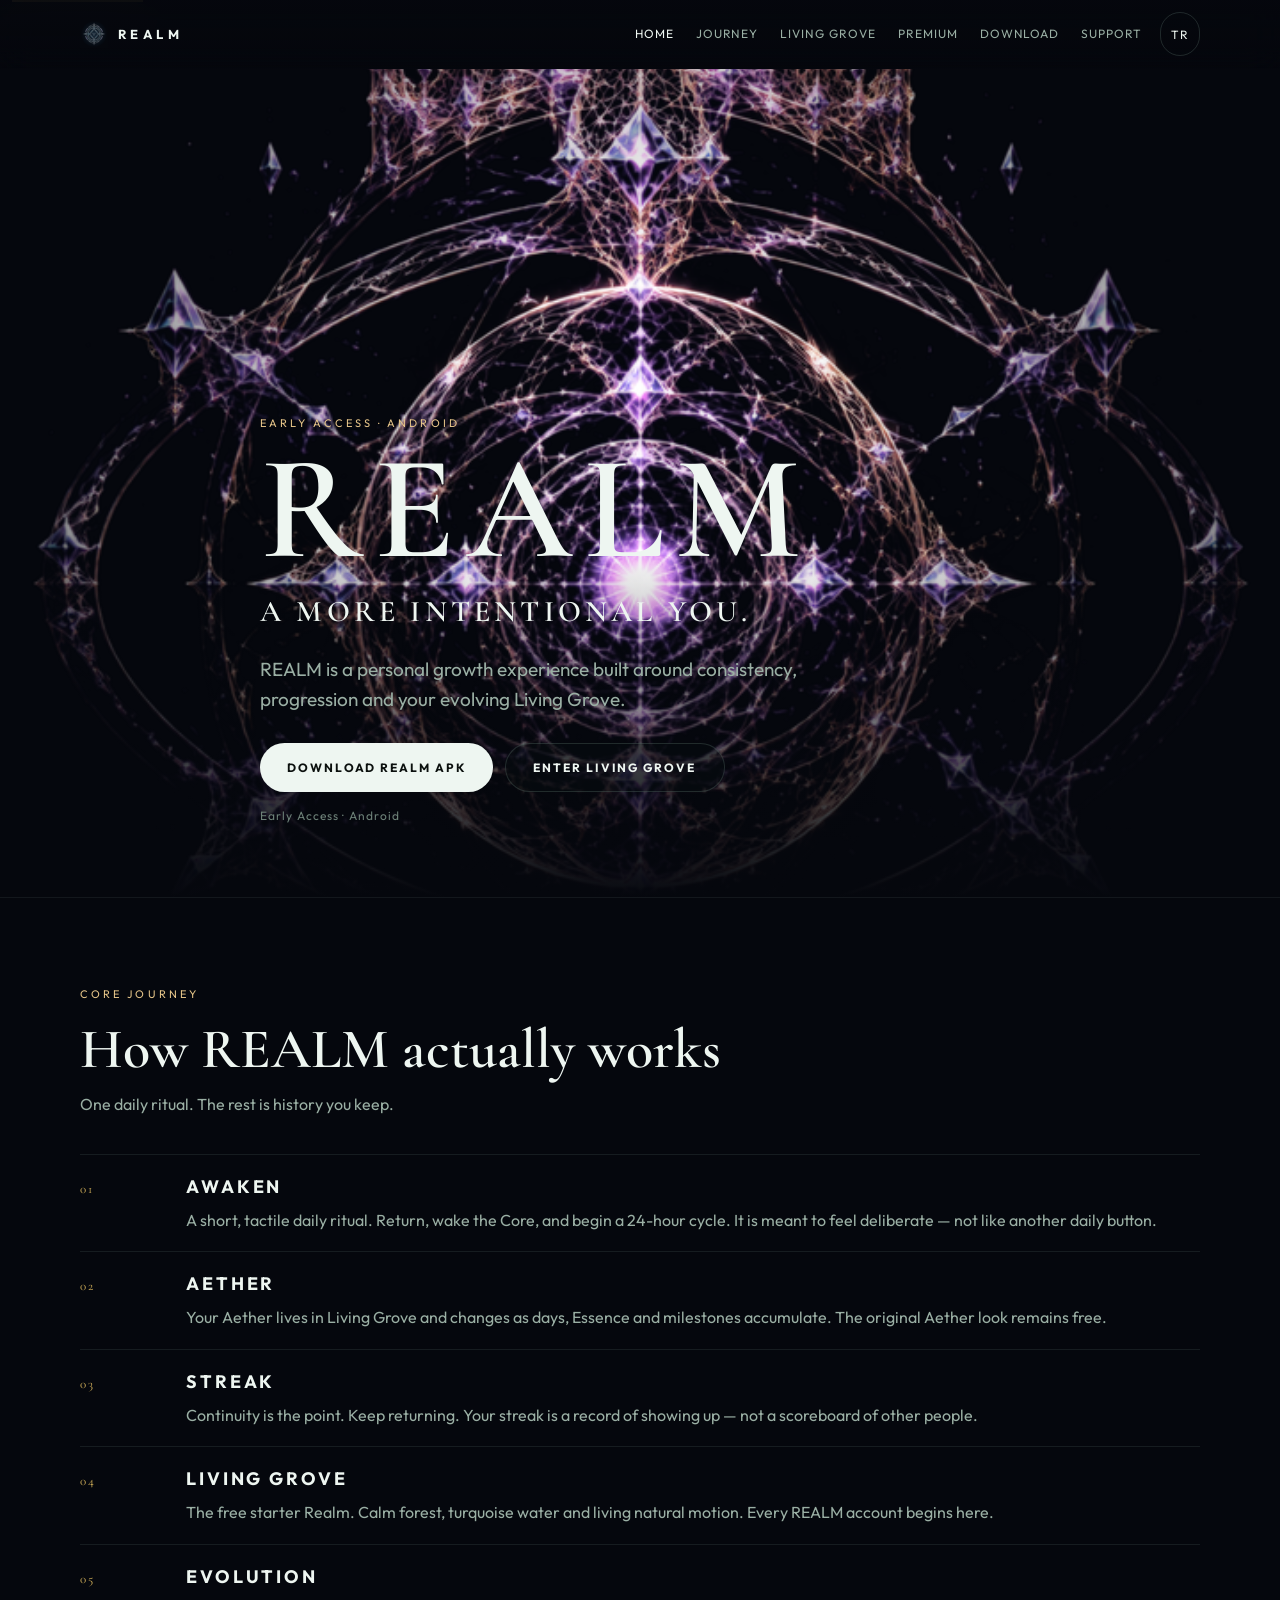
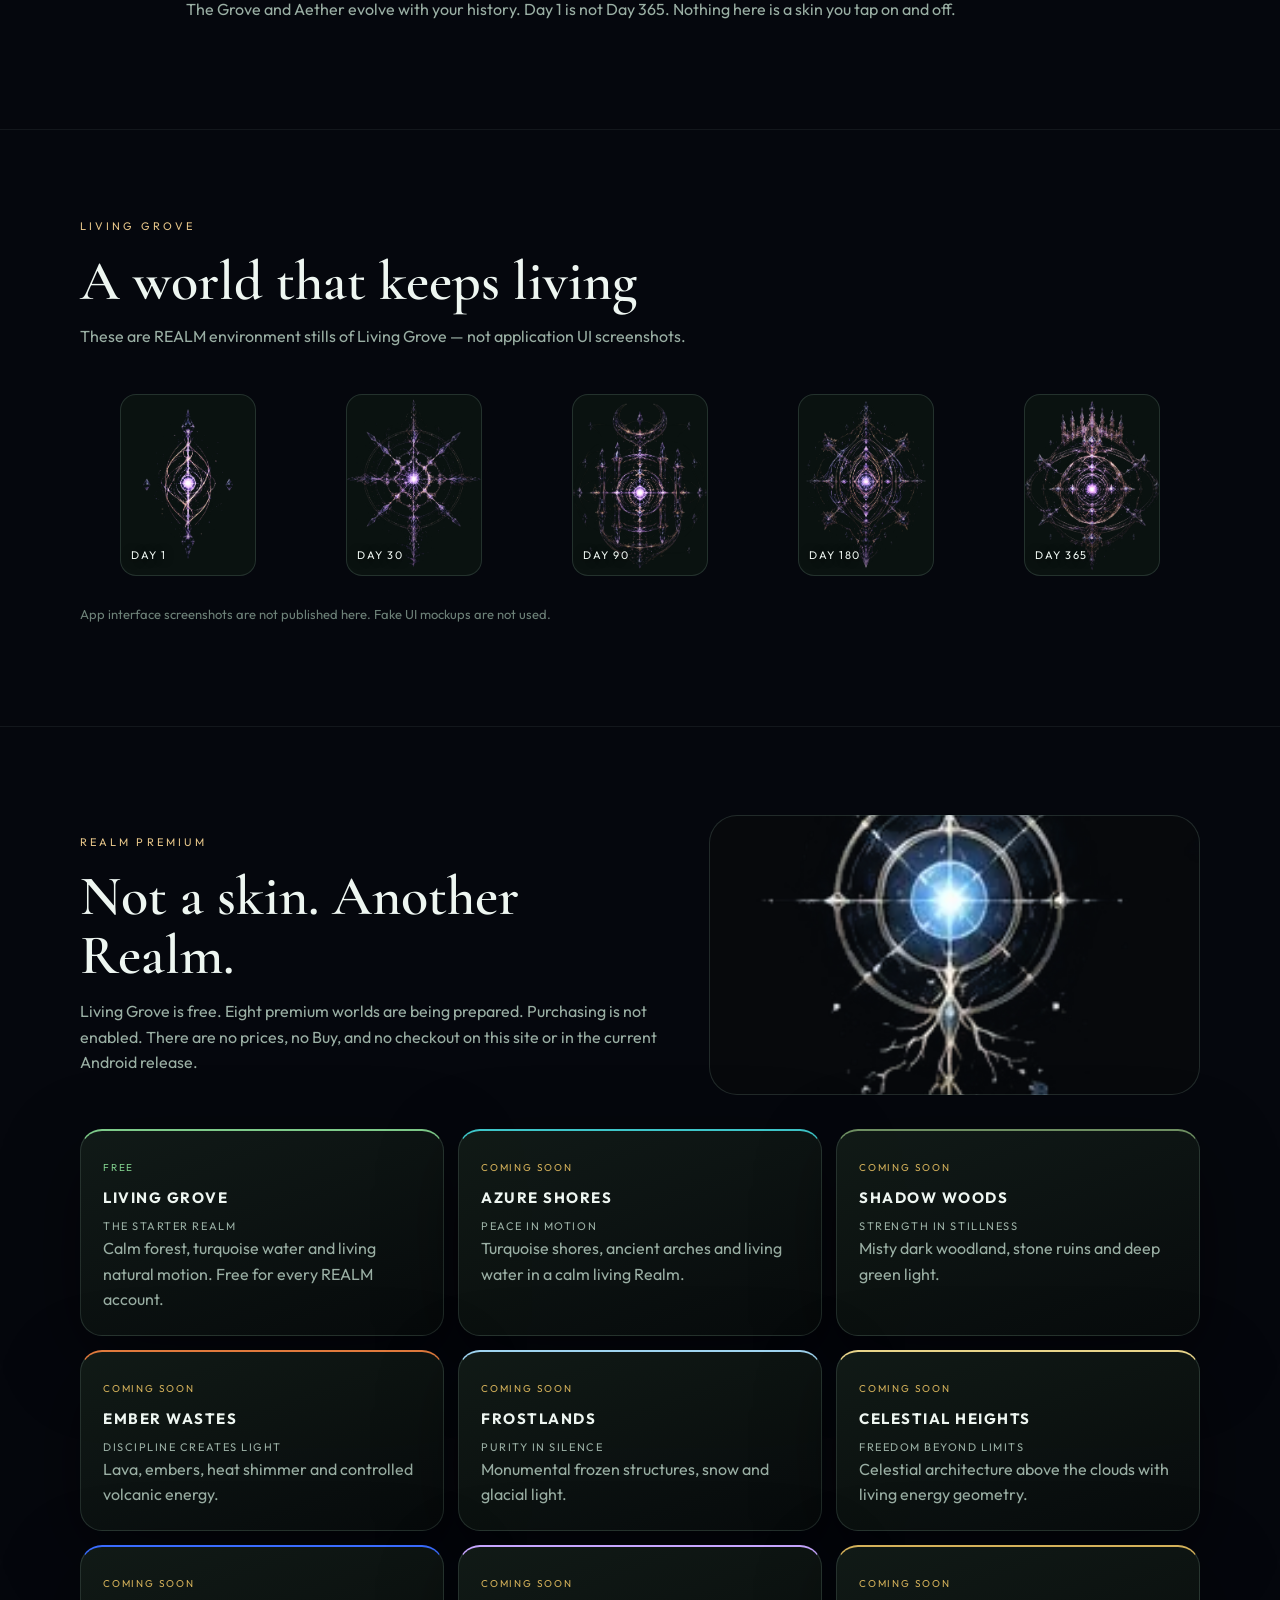
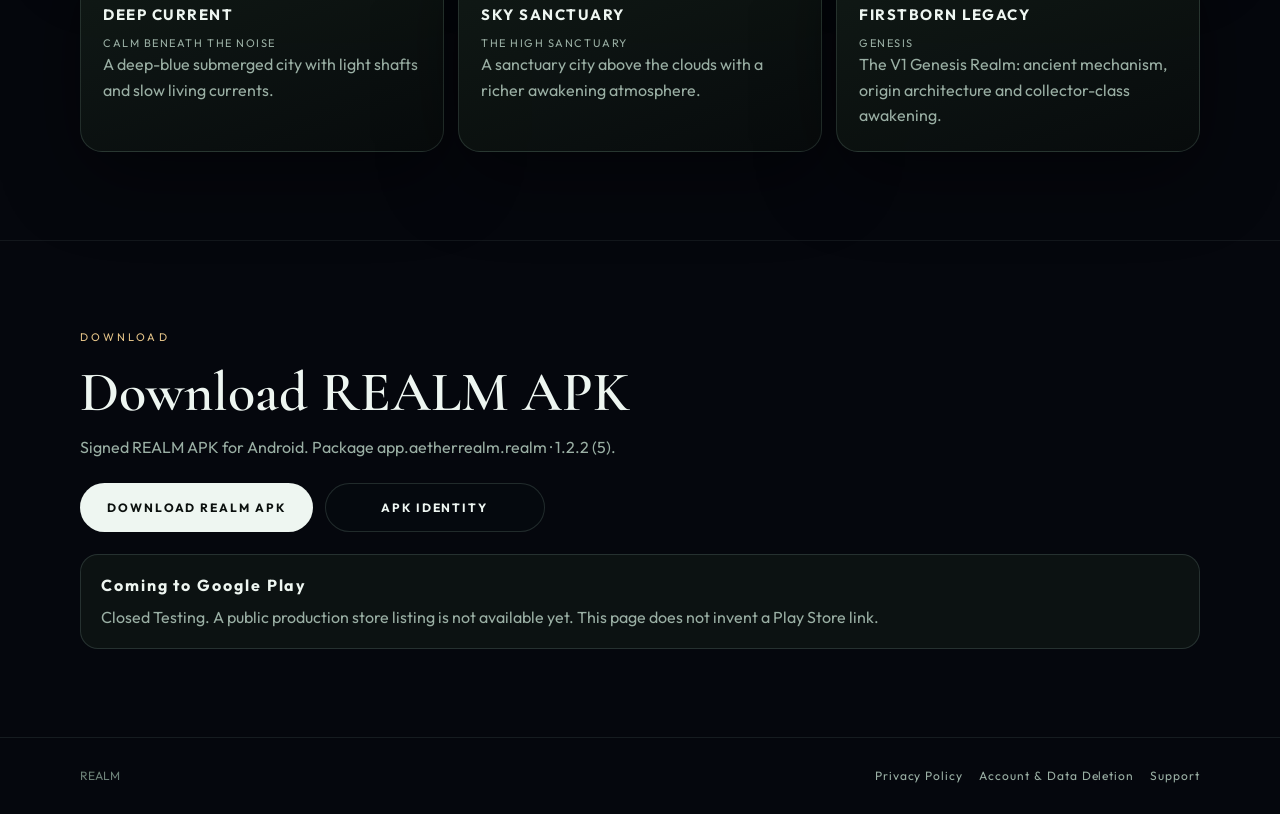
==== index.html @ 62ae7f3e "Publish official REALM website on aetherrealmapp.github.io" ====
<!doctype html>
<html lang="en">
<head>
  <meta charset="utf-8">
  <meta name="viewport" content="width=device-width, initial-scale=1, viewport-fit=cover">
  <title>REALM — A more intentional you</title>
  <meta name="description" content="REALM is a personal growth experience built around consistency, progression and your evolving Living Grove.">
  <meta name="theme-color" content="#05070d">
  <link rel="canonical" href="https://aetherrealmapp.github.io/">
  <meta property="og:title" content="REALM — A more intentional you">
  <meta property="og:description" content="REALM is a personal growth experience built around consistency, progression and your evolving Living Grove.">
  <meta property="og:type" content="website">
  <meta property="og:url" content="https://aetherrealmapp.github.io/">
  <meta property="og:image" content="https://aetherrealmapp.github.io/assets/brand/og.png">
  <link rel="icon" href="./assets/brand/icon-512.png">
  <link rel="apple-touch-icon" href="./assets/brand/icon-512.png">
  <link rel="preconnect" href="https://fonts.googleapis.com">
  <link rel="preconnect" href="https://fonts.gstatic.com" crossorigin>
  <link href="https://fonts.googleapis.com/css2?family=Cormorant+Garamond:ital,wght@0,600;1,500&family=Outfit:wght@400;500;600;700&display=swap" rel="stylesheet">
  <link rel="stylesheet" href="./assets/site.css">
  
</head>
<body>

  <a class="skip" href="#content">Skip to content</a>
  <header class="site-header">
    <div class="wrap nav">
      <a class="brand" href="./">
        <img src="./assets/brand/icon-512.png" alt="" width="28" height="28">
        REALM
      </a>
      <nav class="nav-links" aria-label="Primary">
        <a href="./" aria-current="page" data-en="Home" data-tr="Ana Sayfa">Home</a><a href="./journey/" data-en="Journey" data-tr="Yolculuk">Journey</a><a href="./living-grove/" data-en="Living Grove" data-tr="Living Grove">Living Grove</a><a href="./premium/" data-en="Premium" data-tr="Premium">Premium</a><a href="./download/" data-en="Download" data-tr="İndir">Download</a><a href="./support/" data-en="Support" data-tr="Destek">Support</a>
        <button class="lang" type="button" aria-label="Switch language">TR</button>
      </nav>
      <button class="menu-btn" type="button" aria-expanded="false" data-en-aria="Open menu" data-tr-aria="Menüyü aç">Menu</button>
    </div>
    <nav class="drawer" aria-label="Mobile">
      <a href="./" aria-current="page" data-en="Home" data-tr="Ana Sayfa">Home</a><a href="./journey/" data-en="Journey" data-tr="Yolculuk">Journey</a><a href="./living-grove/" data-en="Living Grove" data-tr="Living Grove">Living Grove</a><a href="./premium/" data-en="Premium" data-tr="Premium">Premium</a><a href="./download/" data-en="Download" data-tr="İndir">Download</a><a href="./support/" data-en="Support" data-tr="Destek">Support</a>
    </nav>
  </header>

  <section class="hero" id="content">
    <div class="hero-bg"><img src="./assets/grove/day365.png" alt=""></div>
    <div class="wrap hero-copy">
      <p class="eyebrow" data-en="Early Access · Android" data-tr="Erken Erişim · Android">Early Access · Android</p>
      <h1>REALM</h1>
      <p class="intent" data-en="A MORE INTENTIONAL YOU." data-tr="DAHA BİLİNÇLİ BİR SEN.">A MORE INTENTIONAL YOU.</p>
      <p class="lede" data-en="REALM is a personal growth experience built around consistency, progression and your evolving Living Grove." data-tr="REALM; süreklilik, ilerleme ve gelişen Living Grove’un etrafında kurulu kişisel bir büyüme deneyimidir.">REALM is a personal growth experience built around consistency, progression and your evolving Living Grove.</p>
      <div class="cta-row">
        <a class="cta cta-primary" href="https://github.com/AetherRealmApp/realm/releases/download/play-1.2.2-5/REALM-Play-app.aetherrealm.realm-1.2.2%2B5.apk" data-en="Download REALM APK" data-tr="REALM APK İndir">Download REALM APK</a>
        <a class="cta cta-ghost" href="./living-grove/" data-en="Enter Living Grove" data-tr="Living Grove’a bak">Enter Living Grove</a>
      </div>
      <span class="sub" data-en="Early Access · Android" data-tr="Erken Erişim · Android">Early Access · Android</span>
    </div>
  </section>

  <section class="section" id="journey">
    <div class="wrap">
      <p class="eyebrow">Core Journey</p>
      <h2 data-en="How REALM actually works" data-tr="REALM gerçekte nasıl işler">How REALM actually works</h2>
      <p class="lead" data-en="One daily ritual. The rest is history you keep." data-tr="Tek günlük ritüel. Gerisi, tuttuğun geçmiş.">One daily ritual. The rest is history you keep.</p>
      <div class="journey">
        <div class="step">
          <div class="step-index">01</div>
          <div>
            <h3>AWAKEN</h3>
            <p data-en="A short, tactile daily ritual. Return, wake the Core, and begin a 24-hour cycle. It is meant to feel deliberate — not like another daily button." data-tr="Kısa, dokunsal günlük bir ritüel. Geri dön, Core’u uyandır ve 24 saatlik döngüyü başlat. Sıradan bir günlük buton değil; bilinçli hissettirmek için tasarlandı.">A short, tactile daily ritual. Return, wake the Core, and begin a 24-hour cycle. It is meant to feel deliberate — not like another daily button.</p>
          </div>
        </div>
        <div class="step">
          <div class="step-index">02</div>
          <div>
            <h3>AETHER</h3>
            <p data-en="Your Aether lives in Living Grove and changes as days, Essence and milestones accumulate. The original Aether look remains free." data-tr="Aether’ın Living Grove’ta yaşar; günler, Essence ve kilometre taşları biriktikçe değişir. Orijinal Aether görünümü ücretsizdir.">Your Aether lives in Living Grove and changes as days, Essence and milestones accumulate. The original Aether look remains free.</p>
          </div>
        </div>
        <div class="step">
          <div class="step-index">03</div>
          <div>
            <h3>STREAK</h3>
            <p data-en="Continuity is the point. Keep returning. Your streak is a record of showing up — not a scoreboard of other people." data-tr="Mesele devamlılık. Geri dönmeye devam et. Serin, başkalarının skor tablosu değil; senin gelmiş olmanın kaydıdır.">Continuity is the point. Keep returning. Your streak is a record of showing up — not a scoreboard of other people.</p>
          </div>
        </div>
        <div class="step">
          <div class="step-index">04</div>
          <div>
            <h3>LIVING GROVE</h3>
            <p data-en="The free starter Realm. Calm forest, turquoise water and living natural motion. Every REALM account begins here." data-tr="Ücretsiz başlangıç Realm’i. Sakin orman, turkuaz su ve yaşayan doğal hareket. Her REALM hesabı burada başlar.">The free starter Realm. Calm forest, turquoise water and living natural motion. Every REALM account begins here.</p>
          </div>
        </div>
        <div class="step">
          <div class="step-index">05</div>
          <div>
            <h3>EVOLUTION</h3>
            <p data-en="The Grove and Aether evolve with your history. Day 1 is not Day 365. Nothing here is a skin you tap on and off." data-tr="Grove ve Aether, geçmişinle birlikte evrilir. 1. gün, 365. gün değildir. Burası açılıp kapanan bir skin değildir.">The Grove and Aether evolve with your history. Day 1 is not Day 365. Nothing here is a skin you tap on and off.</p>
          </div>
        </div>
      </div>
    </div>
  </section>

  <section class="section" id="grove">
    <div class="wrap">
      <p class="eyebrow">Living Grove</p>
      <h2 data-en="A world that keeps living" data-tr="Yaşamaya devam eden bir dünya">A world that keeps living</h2>
      <p class="lead" data-en="These are REALM environment stills of Living Grove — not application UI screenshots." data-tr="Bunlar Living Grove’un REALM ortam kareleridir — uygulama arayüzü ekran görüntüsü değildir.">These are REALM environment stills of Living Grove — not application UI screenshots.</p>
      <div class="still-grid">
        <figure class="still"><img src="./assets/grove/day1.png" alt="Living Grove, day 1 environment"><figcaption>DAY 1</figcaption></figure>
        <figure class="still"><img src="./assets/grove/day30.png" alt="Living Grove, day 30 environment"><figcaption>DAY 30</figcaption></figure>
        <figure class="still"><img src="./assets/grove/day90.png" alt="Living Grove, day 90 environment"><figcaption>DAY 90</figcaption></figure>
        <figure class="still"><img src="./assets/grove/day180.png" alt="Living Grove, day 180 environment"><figcaption>DAY 180</figcaption></figure>
        <figure class="still"><img src="./assets/grove/day365.png" alt="Living Grove, day 365 environment"><figcaption>DAY 365</figcaption></figure>
      </div>
      <p class="caption-note" data-en="App interface screenshots are not published here. Fake UI mockups are not used." data-tr="Uygulama arayüzü ekran görüntüleri burada yayımlanmıyor. Sahte arayüz mockup’ı kullanılmıyor.">App interface screenshots are not published here. Fake UI mockups are not used.</p>
    </div>
  </section>

  <section class="section" id="premium">
    <div class="wrap">
      <div class="premium-hero">
        <div>
          <p class="eyebrow">REALM Premium</p>
          <h2 data-en="Not a skin. Another Realm." data-tr="Bir skin değil. Başka bir Realm.">Not a skin. Another Realm.</h2>
          <p class="lead" data-en="Living Grove is free. Eight premium worlds are being prepared. Purchasing is not enabled. There are no prices, no Buy, and no checkout on this site or in the current Android release." data-tr="Living Grove ücretsizdir. Sekiz premium dünya hazırlanıyor. Satın alma açık değildir. Bu sitede ve mevcut Android sürümünde fiyat, Satın Al veya ödeme yoktur.">Living Grove is free. Eight premium worlds are being prepared. Purchasing is not enabled. There are no prices, no Buy, and no checkout on this site or in the current Android release.</p>
        </div>
        <div class="aether-orb" style="background-image:url('./assets/grove/aether-day7.webp')"></div>
      </div>
      <div class="grid">
        <article class="card" style="border-top: 2px solid #7ECB8A">
            <span class="tag free" data-en="FREE" data-tr="ÜCRETSİZ">FREE</span>
            <h3>LIVING GROVE</h3>
            <p class="motto" data-en="THE STARTER REALM" data-tr="BAŞLANGIÇ REALM’İ">THE STARTER REALM</p>
            <p data-en="Calm forest, turquoise water and living natural motion. Free for every REALM account." data-tr="Sakin orman, turkuaz su ve yaşayan doğal hareket. Her REALM hesabında ücretsiz.">Calm forest, turquoise water and living natural motion. Free for every REALM account.</p>
          </article>
<article class="card" style="border-top: 2px solid #3EC6C9">
            <span class="tag soon" data-en="COMING SOON" data-tr="YAKINDA">COMING SOON</span>
            <h3>AZURE SHORES</h3>
            <p class="motto" data-en="PEACE IN MOTION" data-tr="HAREKETTE HUZUR">PEACE IN MOTION</p>
            <p data-en="Turquoise shores, ancient arches and living water in a calm living Realm." data-tr="Turkuaz kıyılar, kadim kemerler ve hareket eden suyla sakin bir yaşayan Realm.">Turquoise shores, ancient arches and living water in a calm living Realm.</p>
          </article>
<article class="card" style="border-top: 2px solid #6E8F62">
            <span class="tag soon" data-en="COMING SOON" data-tr="YAKINDA">COMING SOON</span>
            <h3>SHADOW WOODS</h3>
            <p class="motto" data-en="STRENGTH IN STILLNESS" data-tr="DURULUKTA GÜÇ">STRENGTH IN STILLNESS</p>
            <p data-en="Misty dark woodland, stone ruins and deep green light." data-tr="Sisli koyu orman, taş kalıntılar ve derin yeşil ışık.">Misty dark woodland, stone ruins and deep green light.</p>
          </article>
<article class="card" style="border-top: 2px solid #E07A3D">
            <span class="tag soon" data-en="COMING SOON" data-tr="YAKINDA">COMING SOON</span>
            <h3>EMBER WASTES</h3>
            <p class="motto" data-en="DISCIPLINE CREATES LIGHT" data-tr="DİSİPLİN IŞIK YARATIR">DISCIPLINE CREATES LIGHT</p>
            <p data-en="Lava, embers, heat shimmer and controlled volcanic energy." data-tr="Lav, kor, ısı titreşimi ve kontrollü volkanik enerji.">Lava, embers, heat shimmer and controlled volcanic energy.</p>
          </article>
<article class="card" style="border-top: 2px solid #9FD4F0">
            <span class="tag soon" data-en="COMING SOON" data-tr="YAKINDA">COMING SOON</span>
            <h3>FROSTLANDS</h3>
            <p class="motto" data-en="PURITY IN SILENCE" data-tr="SESSİZLİKTE SAFLIK">PURITY IN SILENCE</p>
            <p data-en="Monumental frozen structures, snow and glacial light." data-tr="Buzla kaplı anıtsal yapılar, kar ve donmuş ışık.">Monumental frozen structures, snow and glacial light.</p>
          </article>
<article class="card" style="border-top: 2px solid #E8D48A">
            <span class="tag soon" data-en="COMING SOON" data-tr="YAKINDA">COMING SOON</span>
            <h3>CELESTIAL HEIGHTS</h3>
            <p class="motto" data-en="FREEDOM BEYOND LIMITS" data-tr="SINIRLARIN ÖTESİNDE ÖZGÜRLÜK">FREEDOM BEYOND LIMITS</p>
            <p data-en="Celestial architecture above the clouds with living energy geometry." data-tr="Bulutların üzerinde göksel mimari ve enerji geometrisi.">Celestial architecture above the clouds with living energy geometry.</p>
          </article>
<article class="card" style="border-top: 2px solid #3A6CFF">
            <span class="tag soon" data-en="COMING SOON" data-tr="YAKINDA">COMING SOON</span>
            <h3>DEEP CURRENT</h3>
            <p class="motto" data-en="CALM BENEATH THE NOISE" data-tr="GÜRÜLTÜNÜN ALTINDA SÜKUNET">CALM BENEATH THE NOISE</p>
            <p data-en="A deep-blue submerged city with light shafts and slow living currents." data-tr="Derin mavi sualtı şehri, ışık huzmeleri ve ağır akan yaşam.">A deep-blue submerged city with light shafts and slow living currents.</p>
          </article>
<article class="card" style="border-top: 2px solid #C7A6FF">
            <span class="tag soon" data-en="COMING SOON" data-tr="YAKINDA">COMING SOON</span>
            <h3>SKY SANCTUARY</h3>
            <p class="motto" data-en="THE HIGH SANCTUARY" data-tr="YÜKSEK TAPINAK">THE HIGH SANCTUARY</p>
            <p data-en="A sanctuary city above the clouds with a richer awakening atmosphere." data-tr="Bulutların üstünde kutsal şehir ve zenginleştirilmiş uyanış atmosferi.">A sanctuary city above the clouds with a richer awakening atmosphere.</p>
          </article>
<article class="card" style="border-top: 2px solid #D4B15A">
            <span class="tag soon" data-en="COMING SOON" data-tr="YAKINDA">COMING SOON</span>
            <h3>FIRSTBORN LEGACY</h3>
            <p class="motto" data-en="GENESIS" data-tr="GENESIS">GENESIS</p>
            <p data-en="The V1 Genesis Realm: ancient mechanism, origin architecture and collector-class awakening." data-tr="V1 Genesis Realm. Kadim mekanizma, köken mimarisi ve koleksiyon sınıfı uyanış.">The V1 Genesis Realm: ancient mechanism, origin architecture and collector-class awakening.</p>
          </article>
      </div>
    </div>
  </section>

  <section class="section" id="download">
    <div class="wrap">
      <p class="eyebrow">Download</p>
      <h2 data-en="Download REALM APK" data-tr="REALM APK İndir">Download REALM APK</h2>
      <p class="lead" data-en="Signed REALM APK for Android. Package app.aetherrealm.realm · 1.2.2 (5)." data-tr="Android için imzalı REALM APK. Paket app.aetherrealm.realm · 1.2.2 (5).">Signed REALM APK for Android. Package app.aetherrealm.realm · 1.2.2 (5).</p>
      <div class="cta-row" style="margin-top:22px">
        <a class="cta cta-primary" href="https://github.com/AetherRealmApp/realm/releases/download/play-1.2.2-5/REALM-Play-app.aetherrealm.realm-1.2.2%2B5.apk" data-en="Download REALM APK" data-tr="REALM APK İndir">Download REALM APK</a>
        <a class="cta cta-ghost" href="./download/" data-en="APK identity" data-tr="APK kimliği">APK identity</a>
      </div>
      <div class="play-box">
        <strong data-en="Coming to Google Play" data-tr="Google Play’e geliyor">Coming to Google Play</strong>
        <span data-en="Closed Testing. A public production store listing is not available yet. This page does not invent a Play Store link." data-tr="Kapalı test. Herkese açık production mağaza kaydı henüz yok. Bu sayfa sahte bir Play Store bağlantısı oluşturmaz.">Closed Testing. A public production store listing is not available yet. This page does not invent a Play Store link.</span>
      </div>
    </div>
  </section>

  <footer>
    <div class="wrap foot">
      <div>REALM</div>
      <nav>
        <a href="./privacy/" data-en="Privacy Policy" data-tr="Gizlilik Politikası">Privacy Policy</a>
        <a href="./delete-account/" data-en="Account & Data Deletion" data-tr="Hesap ve Veri Silme">Account & Data Deletion</a>
        <a href="./support/" data-en="Support" data-tr="Destek">Support</a>
      </nav>
    </div>
  </footer>
  <script src="./assets/site.js"></script>
</body>
</html>
---- assets/site.css ----
:root {
  --bg: #05070d;
  --bg-2: #08110e;
  --forest: #0c1a14;
  --panel: rgba(8, 14, 16, 0.78);
  --panel-solid: #101816;
  --text: #eef6f1;
  --muted: #9aafa4;
  --faint: #6d8178;
  --line: rgba(176, 214, 196, 0.16);
  --teal: #7ecb8a;
  --water: #3ec6c9;
  --gold: #d4b15a;
  --gold-soft: #e6c589;
  --danger: #c9896a;
  --shadow: 0 24px 80px rgba(0, 0, 0, 0.45);
  --radius: 22px;
  --font-display: "Cormorant Garamond", "Times New Roman", serif;
  --font-body: "Outfit", system-ui, sans-serif;
  --max: 1120px;
}

* { box-sizing: border-box; }
html { scroll-behavior: smooth; }
html, body { margin: 0; padding: 0; }
body {
  color: var(--text);
  background: var(--bg);
  font: 16px/1.6 var(--font-body);
  min-height: 100%;
  overflow-x: hidden;
}
img { max-width: 100%; display: block; }
a { color: inherit; }
button, [role="button"] { cursor: pointer; }
button { font-family: inherit; }

.skip {
  position: absolute;
  left: 12px;
  top: -40px;
  background: var(--gold);
  color: #14110a;
  padding: 8px 12px;
  z-index: 20;
}
.skip:focus { top: 12px; }

.wrap {
  width: min(var(--max), calc(100% - 36px));
  margin: 0 auto;
}

.site-header {
  position: sticky;
  top: 0;
  z-index: 30;
  backdrop-filter: blur(18px);
  background: linear-gradient(180deg, rgba(5, 7, 13, 0.92), rgba(5, 7, 13, 0.72) 70%, transparent);
  border-bottom: 1px solid transparent;
}
.nav {
  display: flex;
  align-items: center;
  justify-content: space-between;
  min-height: 68px;
  gap: 16px;
  padding-top: env(safe-area-inset-top);
}
.brand {
  display: inline-flex;
  align-items: center;
  gap: 10px;
  text-decoration: none;
  letter-spacing: 0.34em;
  font-weight: 700;
  font-size: 13px;
}
.brand img, .brand svg {
  width: 28px;
  height: 28px;
}
.nav-links {
  display: flex;
  align-items: center;
  gap: 2px;
  flex-wrap: wrap;
  justify-content: flex-end;
}
.nav-links a, .lang, .menu-btn {
  color: var(--muted);
  text-decoration: none;
  font-size: 12px;
  letter-spacing: 0.08em;
  text-transform: uppercase;
  padding: 10px 10px;
  min-height: 44px;
  display: inline-flex;
  align-items: center;
  background: none;
  border: 0;
  white-space: nowrap;
}
.nav-links a[aria-current="page"], .nav-links a:hover {
  color: var(--text);
}
.lang {
  border: 1px solid var(--line);
  border-radius: 999px;
  color: var(--text);
  margin-left: 6px;
}
.menu-btn { display: none; }

.hero {
  position: relative;
  min-height: 92vh;
  display: grid;
  align-items: end;
  overflow: hidden;
  isolation: isolate;
}
.hero-bg {
  position: absolute;
  inset: 0;
  z-index: -2;
  overflow: hidden;
  background: #05070d;
}
.hero-bg img {
  position: absolute;
  inset: 0;
  width: 100%;
  height: 100%;
  object-fit: cover;
  object-position: center 42%;
}
.hero-bg::before {
  content: "";
  position: absolute;
  inset: 0;
  background:
    linear-gradient(180deg, rgba(5,7,13,0.18) 0%, rgba(5,7,13,0.08) 32%, rgba(5,7,13,0.55) 68%, var(--bg) 100%),
    linear-gradient(90deg, rgba(5,7,13,0.35), transparent 38%, transparent 72%, rgba(5,7,13,0.25));
  pointer-events: none;
}
.hero-bg::after {
  content: "";
  position: absolute;
  inset: auto 0 0 0;
  height: 42%;
  background: linear-gradient(180deg, transparent, var(--bg));
}
.hero-copy {
  padding: 120px 0 72px;
  max-width: 760px;
}
.eyebrow {
  color: var(--gold-soft);
  font-size: 11px;
  letter-spacing: 0.28em;
  text-transform: uppercase;
  margin: 0 0 16px;
}
.hero h1 {
  font-family: var(--font-display);
  font-size: clamp(64px, 16vw, 148px);
  line-height: 0.82;
  letter-spacing: 0.08em;
  margin: 0 0 18px;
  font-weight: 600;
}
.intent {
  font-family: var(--font-display);
  font-size: clamp(20px, 3vw, 30px);
  font-style: normal;
  font-weight: 600;
  letter-spacing: 0.14em;
  text-transform: uppercase;
  color: var(--text);
  margin: 0 0 18px;
}
.lede {
  color: var(--muted);
  font-size: clamp(16px, 2vw, 19px);
  max-width: 560px;
  margin: 0 0 28px;
}
.cta-row {
  display: flex;
  flex-wrap: wrap;
  gap: 12px;
  align-items: center;
}
.cta {
  display: inline-flex;
  align-items: center;
  justify-content: center;
  min-height: 48px;
  min-width: 220px;
  padding: 14px 26px;
  border-radius: 999px;
  text-decoration: none;
  font-size: 12px;
  font-weight: 700;
  letter-spacing: 0.16em;
  text-transform: uppercase;
  border: 1px solid transparent;
}
.cta-primary {
  background: var(--text);
  color: #0b100e;
}
.cta-primary:hover { filter: brightness(1.06); }
.cta-ghost {
  border-color: var(--line);
  color: var(--text);
  background: rgba(8, 14, 16, 0.45);
}
.cta[aria-disabled="true"], .cta.blocked {
  opacity: 0.55;
  pointer-events: none;
}
.sub {
  display: block;
  margin-top: 14px;
  color: var(--faint);
  font-size: 12px;
  letter-spacing: 0.08em;
}

.section {
  padding: 88px 0;
  border-top: 1px solid rgba(176, 214, 196, 0.08);
}
.section h2 {
  font-family: var(--font-display);
  font-size: clamp(32px, 6vw, 56px);
  line-height: 1.05;
  margin: 0 0 14px;
  font-weight: 600;
}
.lead { color: var(--muted); max-width: 680px; margin: 0; }

.grid {
  display: grid;
  grid-template-columns: repeat(3, 1fr);
  gap: 14px;
  margin-top: 34px;
}
.grid-2 { grid-template-columns: repeat(2, 1fr); }
.grid-4 { grid-template-columns: repeat(4, 1fr); }

.card {
  background: linear-gradient(160deg, rgba(18, 28, 24, 0.92), rgba(8, 12, 12, 0.92));
  border: 1px solid var(--line);
  border-radius: var(--radius);
  padding: 22px;
  min-height: 168px;
  box-shadow: var(--shadow);
}
.card h3 {
  margin: 8px 0 8px;
  letter-spacing: 0.1em;
  font-size: 15px;
}
.card p { color: var(--muted); margin: 0; }
.tag {
  font-size: 10px;
  letter-spacing: 0.18em;
  color: var(--water);
  text-transform: uppercase;
}
.tag.free { color: var(--teal); }
.tag.soon { color: var(--gold); }
.motto {
  color: var(--gold-soft);
  font-size: 11px;
  letter-spacing: 0.14em;
  margin: 0 0 8px;
}

.journey {
  display: grid;
  gap: 0;
  margin-top: 36px;
}
.step {
  display: grid;
  grid-template-columns: 88px 1fr;
  gap: 18px;
  align-items: start;
  padding: 18px 0;
  border-top: 1px solid rgba(176, 214, 196, 0.1);
}
.step-index {
  font-family: var(--font-display);
  color: var(--gold);
  letter-spacing: 0.18em;
  font-size: 13px;
  padding-top: 6px;
}
.step h3 {
  margin: 0 0 6px;
  letter-spacing: 0.16em;
  font-size: 18px;
}
.step p { margin: 0; color: var(--muted); }

.still-grid {
  display: grid;
  grid-template-columns: repeat(5, 1fr);
  gap: 10px;
  margin-top: 28px;
}
.still {
  position: relative;
  overflow: hidden;
  border-radius: 16px;
  min-height: 180px;
  border: 1px solid var(--line);
  background: #0a1210;
}
.still img {
  width: 100%;
  height: 180px;
  object-fit: cover;
  object-position: center 40%;
}
.still figcaption {
  position: absolute;
  left: 10px;
  bottom: 10px;
  font-size: 11px;
  letter-spacing: 0.14em;
  color: var(--text);
  text-shadow: 0 1px 8px #000;
}
.caption-note {
  margin-top: 12px;
  color: var(--faint);
  font-size: 13px;
}

.premium-hero {
  display: grid;
  grid-template-columns: 1.1fr 0.9fr;
  gap: 28px;
  align-items: center;
}
.aether-orb {
  border-radius: 28px;
  overflow: hidden;
  border: 1px solid var(--line);
  min-height: 280px;
  background: #07090c center/cover no-repeat;
}
.aether-orb img {
  width: 100%;
  height: 100%;
  min-height: 280px;
  object-fit: cover;
}

.play-box, .notice {
  margin-top: 22px;
  padding: 18px 20px;
  border: 1px solid var(--line);
  border-radius: 18px;
  background: rgba(16, 24, 22, 0.7);
  color: var(--muted);
}
.play-box strong, .notice strong { color: var(--text); display: block; letter-spacing: 0.12em; margin-bottom: 6px; }
.warn { color: var(--gold-soft); }

.legal {
  width: min(780px, calc(100% - 36px));
  margin: 0 auto;
  padding: 36px 0 96px;
}
.legal h1 {
  font-family: var(--font-display);
  font-size: clamp(36px, 7vw, 56px);
  margin: 8px 0 12px;
}
.legal h2 {
  margin-top: 32px;
  font-size: 15px;
  letter-spacing: 0.14em;
  text-transform: uppercase;
}
.legal p, .legal li { color: var(--muted); }
.legal a { color: var(--gold-soft); }
.meta-line { color: var(--faint); font-size: 13px; }

.page-hero {
  padding: 56px 0 12px;
}
.page-hero h1 {
  font-family: var(--font-display);
  font-size: clamp(40px, 8vw, 72px);
  margin: 0 0 12px;
}

footer {
  border-top: 1px solid rgba(176, 214, 196, 0.1);
  padding: 28px 0 calc(28px + env(safe-area-inset-bottom));
  color: var(--faint);
  font-size: 12px;
}
.foot {
  display: flex;
  justify-content: space-between;
  gap: 18px;
  flex-wrap: wrap;
  align-items: center;
}
.foot nav { display: flex; flex-wrap: wrap; gap: 8px 16px; }
.foot a { color: var(--muted); text-decoration: none; letter-spacing: 0.08em; }
.foot a:hover { color: var(--text); }

.drawer {
  display: none;
}

@media (max-width: 900px) {
  .grid, .grid-2, .grid-4, .still-grid, .premium-hero {
    grid-template-columns: 1fr;
  }
  .still-grid { grid-template-columns: 1fr 1fr; }
  .still img { height: 150px; }
  .hero { min-height: 86vh; }
  .hero-copy { padding: 84px 0 56px; }
}

@media (max-width: 760px) {
  .nav-links { display: none; }
  .menu-btn { display: inline-flex; }
  .drawer {
    display: none;
    position: absolute;
    left: 0; right: 0;
    background: rgba(5, 7, 13, 0.96);
    border-bottom: 1px solid var(--line);
    padding: 8px 18px 18px;
  }
  .drawer.open { display: grid; }
  .drawer a {
    min-height: 44px;
    display: flex;
    align-items: center;
    text-decoration: none;
    letter-spacing: 0.16em;
    text-transform: uppercase;
    font-size: 13px;
    color: var(--text);
    border-top: 1px solid rgba(176, 214, 196, 0.08);
  }
  .step { grid-template-columns: 1fr; gap: 6px; }
  .cta { width: 100%; }
  .wrap { width: min(var(--max), calc(100% - 28px)); }
}

@media (prefers-reduced-motion: reduce) {
  html { scroll-behavior: auto; }
  * { transition: none !important; }
}

code { overflow-wrap: anywhere; word-break: break-all; }
.notice p, .meta-line { overflow-wrap: anywhere; }
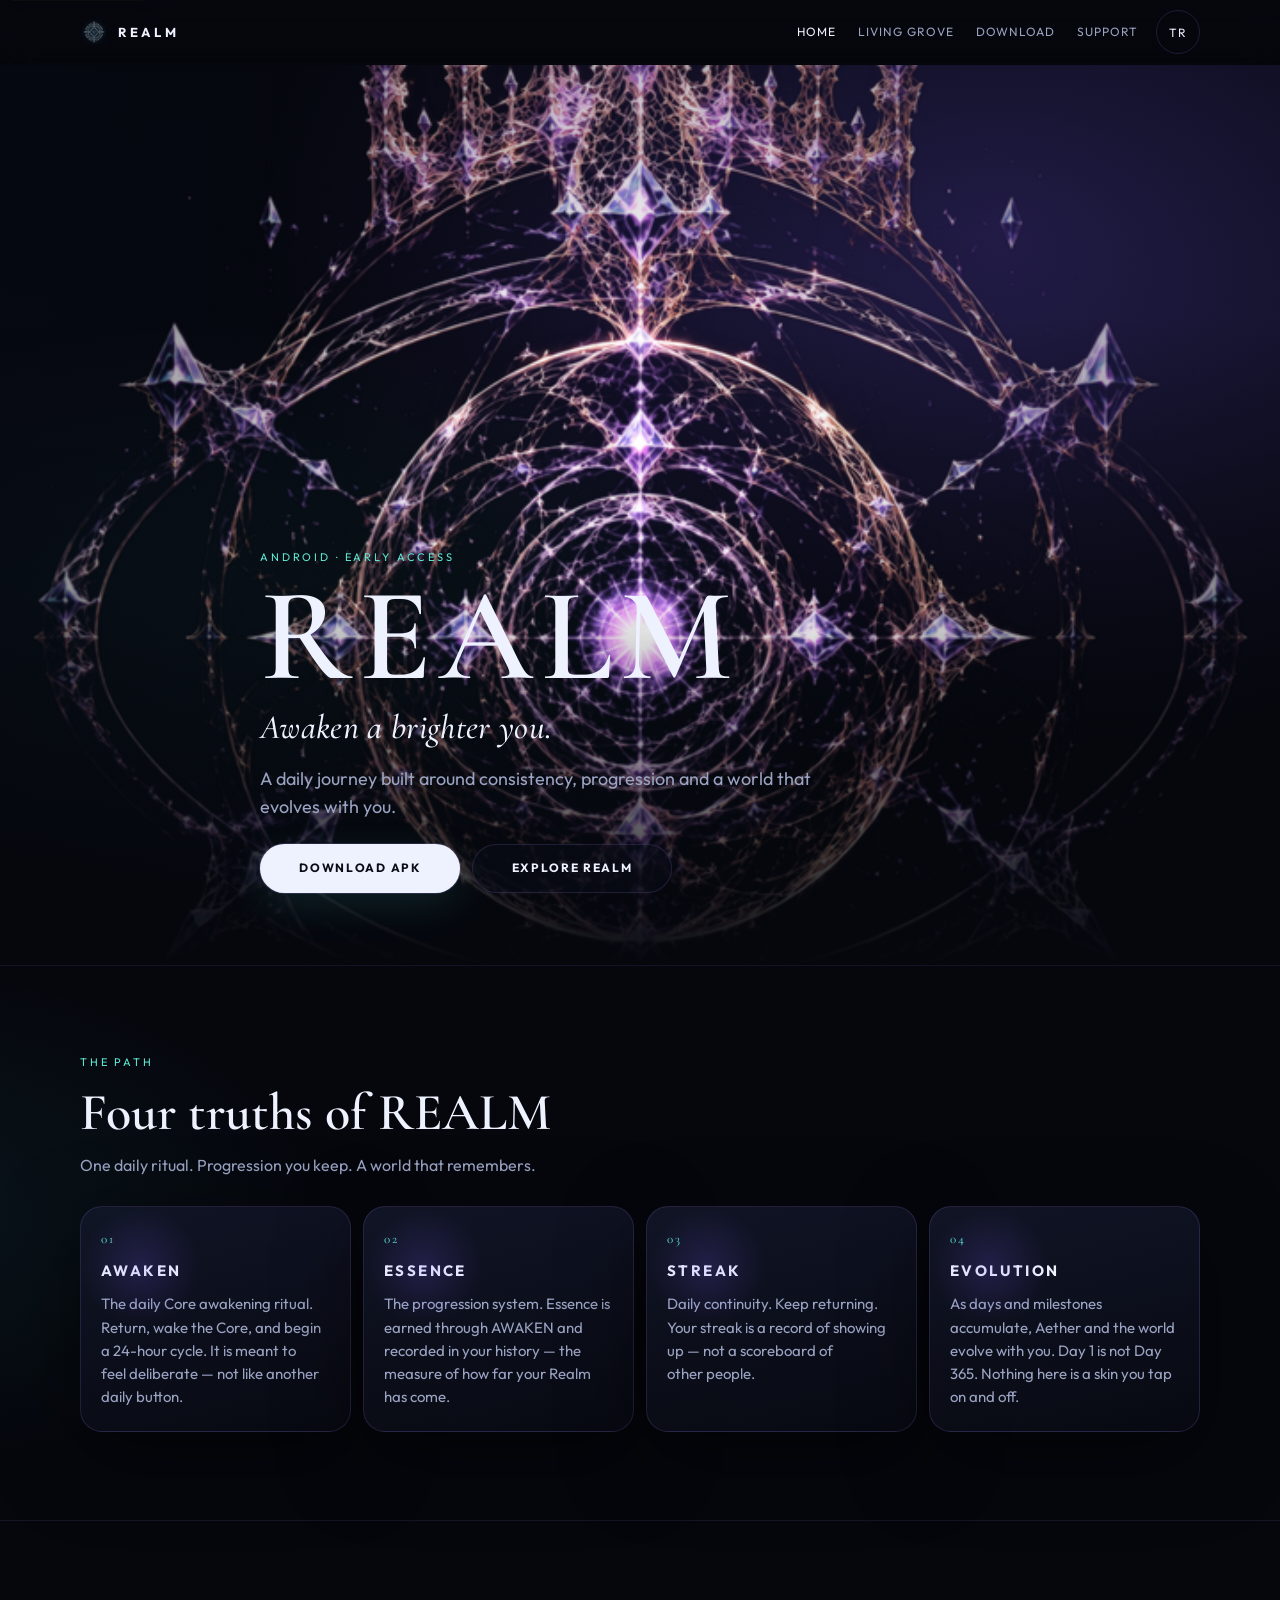
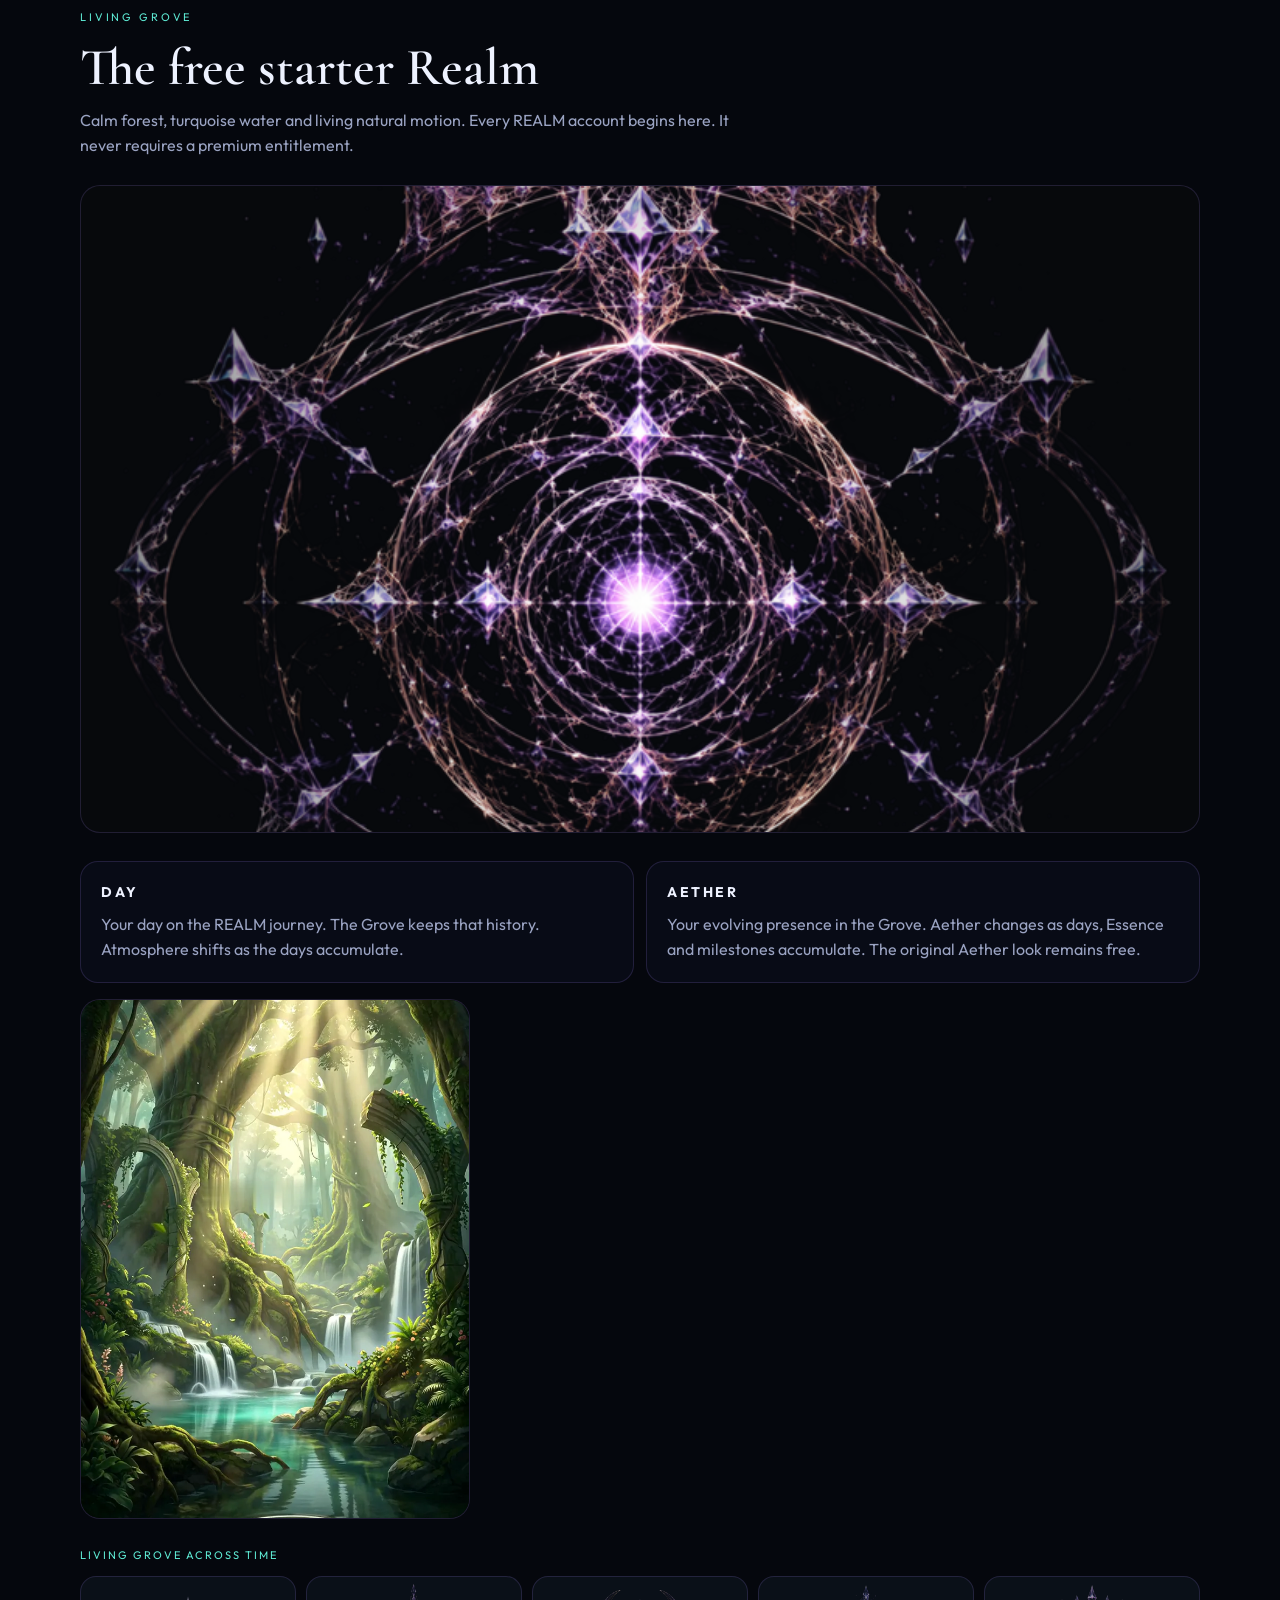
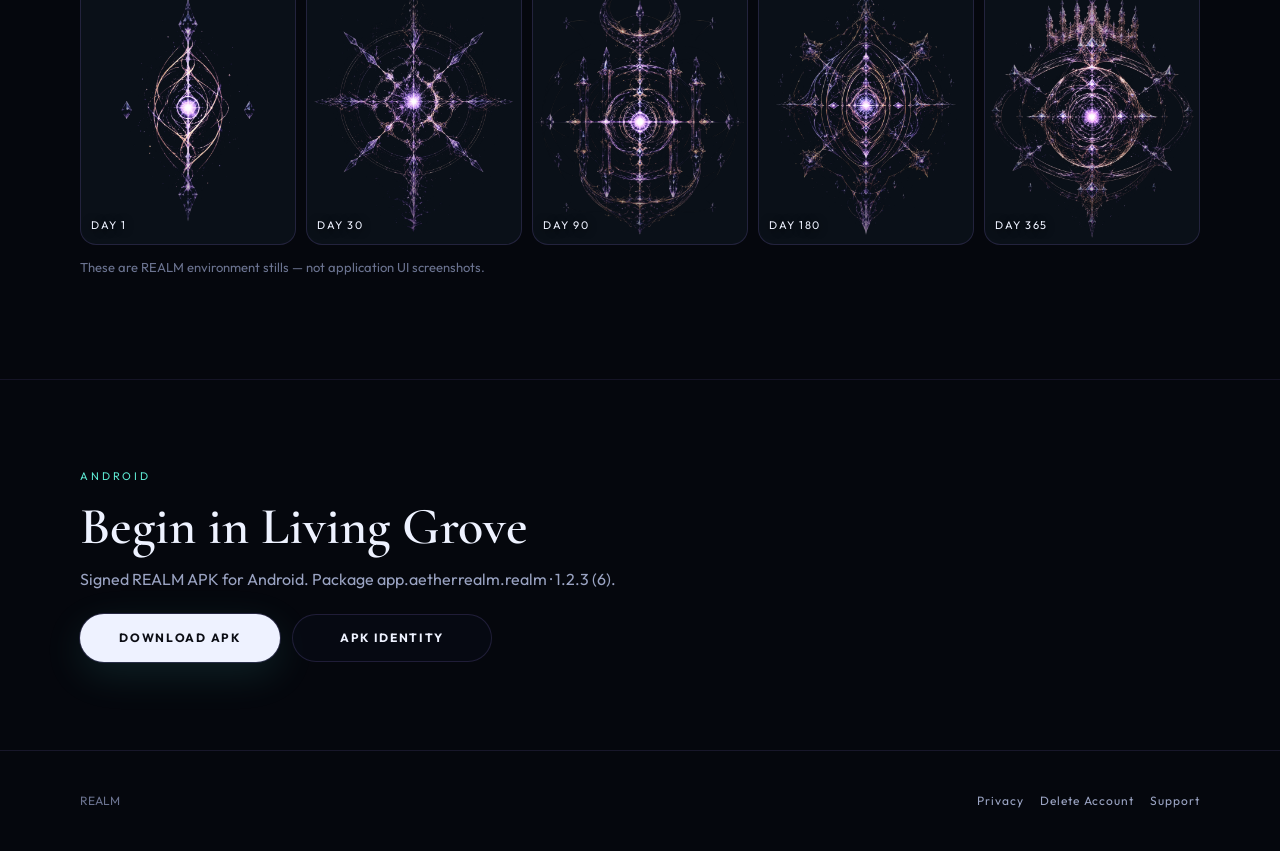
==== commit 2ea04bdd: "Redesign REALM website for mobile and direct APK download" ====
--- a/index.html
+++ b/index.html
@@ -3,22 +3,25 @@
 <head>
   <meta charset="utf-8">
   <meta name="viewport" content="width=device-width, initial-scale=1, viewport-fit=cover">
-  <title>REALM — A more intentional you</title>
-  <meta name="description" content="REALM is a personal growth experience built around consistency, progression and your evolving Living Grove.">
+  <title>REALM — Awaken a brighter you</title>
+  <meta name="description" content="Awaken a brighter you. A daily journey built around consistency, progression and a world that evolves with you.">
   <meta name="theme-color" content="#05070d">
   <link rel="canonical" href="https://aetherrealmapp.github.io/">
-  <meta property="og:title" content="REALM — A more intentional you">
-  <meta property="og:description" content="REALM is a personal growth experience built around consistency, progression and your evolving Living Grove.">
+  <meta property="og:title" content="REALM — Awaken a brighter you">
+  <meta property="og:description" content="A daily journey built around consistency, progression and a world that evolves with you.">
   <meta property="og:type" content="website">
   <meta property="og:url" content="https://aetherrealmapp.github.io/">
   <meta property="og:image" content="https://aetherrealmapp.github.io/assets/brand/og.png">
+  <meta name="twitter:card" content="summary_large_image">
+  <meta name="twitter:title" content="REALM — Awaken a brighter you">
+  <meta name="twitter:description" content="A daily journey built around consistency, progression and a world that evolves with you.">
+  <meta name="twitter:image" content="https://aetherrealmapp.github.io/assets/brand/og.png">
   <link rel="icon" href="./assets/brand/icon-512.png">
   <link rel="apple-touch-icon" href="./assets/brand/icon-512.png">
   <link rel="preconnect" href="https://fonts.googleapis.com">
   <link rel="preconnect" href="https://fonts.gstatic.com" crossorigin>
-  <link href="https://fonts.googleapis.com/css2?family=Cormorant+Garamond:ital,wght@0,600;1,500&family=Outfit:wght@400;500;600;700&display=swap" rel="stylesheet">
+  <link href="https://fonts.googleapis.com/css2?family=Cormorant+Garamond:ital,wght@0,500;0,600;1,500&family=Outfit:wght@400;500;600;700&display=swap" rel="stylesheet">
   <link rel="stylesheet" href="./assets/site.css">
-  
 </head>
 <body>
 
@@ -30,173 +33,155 @@
         REALM
       </a>
       <nav class="nav-links" aria-label="Primary">
-        <a href="./" aria-current="page" data-en="Home" data-tr="Ana Sayfa">Home</a><a href="./journey/" data-en="Journey" data-tr="Yolculuk">Journey</a><a href="./living-grove/" data-en="Living Grove" data-tr="Living Grove">Living Grove</a><a href="./premium/" data-en="Premium" data-tr="Premium">Premium</a><a href="./download/" data-en="Download" data-tr="İndir">Download</a><a href="./support/" data-en="Support" data-tr="Destek">Support</a>
+        <a href="./" aria-current="page" data-en="Home" data-tr="Ana Sayfa">Home</a>
+        <a href="#grove" data-en="Living Grove" data-tr="Living Grove">Living Grove</a>
+        <a href="./download/" data-en="Download" data-tr="İndir">Download</a>
+        <a href="./support/" data-en="Support" data-tr="Destek">Support</a>
         <button class="lang" type="button" aria-label="Switch language">TR</button>
       </nav>
       <button class="menu-btn" type="button" aria-expanded="false" data-en-aria="Open menu" data-tr-aria="Menüyü aç">Menu</button>
     </div>
     <nav class="drawer" aria-label="Mobile">
-      <a href="./" aria-current="page" data-en="Home" data-tr="Ana Sayfa">Home</a><a href="./journey/" data-en="Journey" data-tr="Yolculuk">Journey</a><a href="./living-grove/" data-en="Living Grove" data-tr="Living Grove">Living Grove</a><a href="./premium/" data-en="Premium" data-tr="Premium">Premium</a><a href="./download/" data-en="Download" data-tr="İndir">Download</a><a href="./support/" data-en="Support" data-tr="Destek">Support</a>
+      <a href="./" aria-current="page" data-en="Home" data-tr="Ana Sayfa">Home</a>
+      <a href="#features" data-en="Explore" data-tr="Keşfet">Explore</a>
+      <a href="#grove" data-en="Living Grove" data-tr="Living Grove">Living Grove</a>
+      <a href="./download/" data-en="Download" data-tr="İndir">Download</a>
+      <a href="./support/" data-en="Support" data-tr="Destek">Support</a>
     </nav>
   </header>
 
   <section class="hero" id="content">
-    <div class="hero-bg"><img src="./assets/grove/day365.png" alt=""></div>
+    <div class="hero-bg">
+      <img
+        src="./assets/grove/day365.png"
+        alt=""
+        width="720"
+        height="899"
+        fetchpriority="high"
+        decoding="async">
+    </div>
     <div class="wrap hero-copy">
-      <p class="eyebrow" data-en="Early Access · Android" data-tr="Erken Erişim · Android">Early Access · Android</p>
+      <p class="eyebrow" data-en="Android · Early Access" data-tr="Android · Erken Erişim">Android · Early Access</p>
       <h1>REALM</h1>
-      <p class="intent" data-en="A MORE INTENTIONAL YOU." data-tr="DAHA BİLİNÇLİ BİR SEN.">A MORE INTENTIONAL YOU.</p>
-      <p class="lede" data-en="REALM is a personal growth experience built around consistency, progression and your evolving Living Grove." data-tr="REALM; süreklilik, ilerleme ve gelişen Living Grove’un etrafında kurulu kişisel bir büyüme deneyimidir.">REALM is a personal growth experience built around consistency, progression and your evolving Living Grove.</p>
+      <p class="intent" data-en="Awaken a brighter you." data-tr="Daha parlak bir seni uyandır.">Awaken a brighter you.</p>
+      <p class="lede" data-en="A daily journey built around consistency, progression and a world that evolves with you." data-tr="Süreklilik, ilerleme ve seninle birlikte evrilen bir dünya etrafında kurulu günlük bir yolculuk.">A daily journey built around consistency, progression and a world that evolves with you.</p>
       <div class="cta-row">
-        <a class="cta cta-primary" href="https://github.com/AetherRealmApp/realm/releases/download/play-1.2.2-5/REALM-Play-app.aetherrealm.realm-1.2.2%2B5.apk" data-en="Download REALM APK" data-tr="REALM APK İndir">Download REALM APK</a>
-        <a class="cta cta-ghost" href="./living-grove/" data-en="Enter Living Grove" data-tr="Living Grove’a bak">Enter Living Grove</a>
-      </div>
-      <span class="sub" data-en="Early Access · Android" data-tr="Erken Erişim · Android">Early Access · Android</span>
-    </div>
-  </section>
-
-  <section class="section" id="journey">
+        <a class="cta cta-primary"
+           data-apk
+           href="https://github.com/AetherRealmApp/realm/releases/download/play-1.2.3-6/REALM-Play-app.aetherrealm.realm-1.2.3%2B6.apk"
+           download="REALM-Play-app.aetherrealm.realm-1.2.3+6.apk"
+           data-en="Download APK"
+           data-tr="APK İndir">Download APK</a>
+        <a class="cta cta-ghost" href="#features" data-en="Explore REALM" data-tr="REALM’i keşfet">Explore REALM</a>
+      </div>
+    </div>
+  </section>
+
+  <section class="section" id="features">
     <div class="wrap">
-      <p class="eyebrow">Core Journey</p>
-      <h2 data-en="How REALM actually works" data-tr="REALM gerçekte nasıl işler">How REALM actually works</h2>
-      <p class="lead" data-en="One daily ritual. The rest is history you keep." data-tr="Tek günlük ritüel. Gerisi, tuttuğun geçmiş.">One daily ritual. The rest is history you keep.</p>
-      <div class="journey">
-        <div class="step">
-          <div class="step-index">01</div>
-          <div>
-            <h3>AWAKEN</h3>
-            <p data-en="A short, tactile daily ritual. Return, wake the Core, and begin a 24-hour cycle. It is meant to feel deliberate — not like another daily button." data-tr="Kısa, dokunsal günlük bir ritüel. Geri dön, Core’u uyandır ve 24 saatlik döngüyü başlat. Sıradan bir günlük buton değil; bilinçli hissettirmek için tasarlandı.">A short, tactile daily ritual. Return, wake the Core, and begin a 24-hour cycle. It is meant to feel deliberate — not like another daily button.</p>
-          </div>
-        </div>
-        <div class="step">
-          <div class="step-index">02</div>
-          <div>
-            <h3>AETHER</h3>
-            <p data-en="Your Aether lives in Living Grove and changes as days, Essence and milestones accumulate. The original Aether look remains free." data-tr="Aether’ın Living Grove’ta yaşar; günler, Essence ve kilometre taşları biriktikçe değişir. Orijinal Aether görünümü ücretsizdir.">Your Aether lives in Living Grove and changes as days, Essence and milestones accumulate. The original Aether look remains free.</p>
-          </div>
-        </div>
-        <div class="step">
-          <div class="step-index">03</div>
-          <div>
-            <h3>STREAK</h3>
-            <p data-en="Continuity is the point. Keep returning. Your streak is a record of showing up — not a scoreboard of other people." data-tr="Mesele devamlılık. Geri dönmeye devam et. Serin, başkalarının skor tablosu değil; senin gelmiş olmanın kaydıdır.">Continuity is the point. Keep returning. Your streak is a record of showing up — not a scoreboard of other people.</p>
-          </div>
-        </div>
-        <div class="step">
-          <div class="step-index">04</div>
-          <div>
-            <h3>LIVING GROVE</h3>
-            <p data-en="The free starter Realm. Calm forest, turquoise water and living natural motion. Every REALM account begins here." data-tr="Ücretsiz başlangıç Realm’i. Sakin orman, turkuaz su ve yaşayan doğal hareket. Her REALM hesabı burada başlar.">The free starter Realm. Calm forest, turquoise water and living natural motion. Every REALM account begins here.</p>
-          </div>
-        </div>
-        <div class="step">
-          <div class="step-index">05</div>
-          <div>
-            <h3>EVOLUTION</h3>
-            <p data-en="The Grove and Aether evolve with your history. Day 1 is not Day 365. Nothing here is a skin you tap on and off." data-tr="Grove ve Aether, geçmişinle birlikte evrilir. 1. gün, 365. gün değildir. Burası açılıp kapanan bir skin değildir.">The Grove and Aether evolve with your history. Day 1 is not Day 365. Nothing here is a skin you tap on and off.</p>
-          </div>
-        </div>
-      </div>
-    </div>
-  </section>
-
-  <section class="section" id="grove">
+      <p class="eyebrow" data-en="The path" data-tr="Yol">The path</p>
+      <h2 data-en="Four truths of REALM" data-tr="REALM’in dört gerçeği">Four truths of REALM</h2>
+      <p class="lead" data-en="One daily ritual. Progression you keep. A world that remembers." data-tr="Tek günlük ritüel. Tuttuğun ilerleme. Hatırlayan bir dünya.">One daily ritual. Progression you keep. A world that remembers.</p>
+      <div class="feature-grid">
+        <article class="feature">
+          <span class="feature-index">01</span>
+          <h3>AWAKEN</h3>
+          <p data-en="The daily Core awakening ritual. Return, wake the Core, and begin a 24-hour cycle. It is meant to feel deliberate — not like another daily button." data-tr="Günlük Core uyanış ritüeli. Geri dön, Core’u uyandır ve 24 saatlik döngüyü başlat. Sıradan bir günlük buton değil; bilinçli hissettirmek için tasarlandı.">The daily Core awakening ritual. Return, wake the Core, and begin a 24-hour cycle. It is meant to feel deliberate — not like another daily button.</p>
+        </article>
+        <article class="feature">
+          <span class="feature-index">02</span>
+          <h3>ESSENCE</h3>
+          <p data-en="The progression system. Essence is earned through AWAKEN and recorded in your history — the measure of how far your Realm has come." data-tr="İlerleme sistemi. Essence, AWAKEN ile kazanılır ve geçmişine işlenir — Realm’inin ne kadar yol aldığının ölçüsü.">The progression system. Essence is earned through AWAKEN and recorded in your history — the measure of how far your Realm has come.</p>
+        </article>
+        <article class="feature">
+          <span class="feature-index">03</span>
+          <h3>STREAK</h3>
+          <p data-en="Daily continuity. Keep returning. Your streak is a record of showing up — not a scoreboard of other people." data-tr="Günlük devamlılık. Geri dönmeye devam et. Serin, başkalarının skor tablosu değil; senin gelmiş olmanın kaydıdır.">Daily continuity. Keep returning. Your streak is a record of showing up — not a scoreboard of other people.</p>
+        </article>
+        <article class="feature">
+          <span class="feature-index">04</span>
+          <h3>EVOLUTION</h3>
+          <p data-en="As days and milestones accumulate, Aether and the world evolve with you. Day 1 is not Day 365. Nothing here is a skin you tap on and off." data-tr="Günler ve kilometre taşları biriktikçe Aether ve dünya seninle evrilir. 1. gün, 365. gün değildir. Burası açılıp kapanan bir skin değildir.">As days and milestones accumulate, Aether and the world evolve with you. Day 1 is not Day 365. Nothing here is a skin you tap on and off.</p>
+        </article>
+      </div>
+    </div>
+  </section>
+
+  <section class="section grove-section" id="grove">
     <div class="wrap">
       <p class="eyebrow">Living Grove</p>
-      <h2 data-en="A world that keeps living" data-tr="Yaşamaya devam eden bir dünya">A world that keeps living</h2>
-      <p class="lead" data-en="These are REALM environment stills of Living Grove — not application UI screenshots." data-tr="Bunlar Living Grove’un REALM ortam kareleridir — uygulama arayüzü ekran görüntüsü değildir.">These are REALM environment stills of Living Grove — not application UI screenshots.</p>
+      <h2 data-en="The free starter Realm" data-tr="Ücretsiz başlangıç Realm’i">The free starter Realm</h2>
+      <p class="lead" data-en="Calm forest, turquoise water and living natural motion. Every REALM account begins here. It never requires a premium entitlement." data-tr="Sakin orman, turkuaz su ve yaşayan doğal hareket. Her REALM hesabı burada başlar. Premium yetkisi asla gerektirmez.">Calm forest, turquoise water and living natural motion. Every REALM account begins here. It never requires a premium entitlement.</p>
+    </div>
+    <figure class="grove-stage">
+      <img
+        src="./assets/grove/day365.png"
+        alt="Living Grove — cinematic still of ruins, water and night sky"
+        width="720"
+        height="899"
+        loading="lazy"
+        decoding="async">
+    </figure>
+    <div class="wrap grove-lore">
+      <div class="lore-grid">
+        <article class="lore">
+          <h3>DAY</h3>
+          <p data-en="Your day on the REALM journey. The Grove keeps that history. Atmosphere shifts as the days accumulate." data-tr="REALM yolculuğundaki günün. Grove bu geçmişi tutar. Günler biriktikçe atmosfer kayar.">Your day on the REALM journey. The Grove keeps that history. Atmosphere shifts as the days accumulate.</p>
+        </article>
+        <article class="lore">
+          <h3>AETHER</h3>
+          <p data-en="Your evolving presence in the Grove. Aether changes as days, Essence and milestones accumulate. The original Aether look remains free." data-tr="Grove’taki gelişen varlığın. Aether; günler, Essence ve kilometre taşları biriktikçe değişir. Orijinal Aether görünümü ücretsizdir.">Your evolving presence in the Grove. Aether changes as days, Essence and milestones accumulate. The original Aether look remains free.</p>
+        </article>
+      </div>
+      <div class="aether-panel">
+        <img
+          src="./assets/grove/still.webp"
+          alt="Aether in Living Grove"
+          width="720"
+          height="1280"
+          loading="lazy"
+          decoding="async">
+      </div>
+      <p class="still-label" data-en="Living Grove across time" data-tr="Zaman içinde Living Grove">Living Grove across time</p>
       <div class="still-grid">
-        <figure class="still"><img src="./assets/grove/day1.png" alt="Living Grove, day 1 environment"><figcaption>DAY 1</figcaption></figure>
-        <figure class="still"><img src="./assets/grove/day30.png" alt="Living Grove, day 30 environment"><figcaption>DAY 30</figcaption></figure>
-        <figure class="still"><img src="./assets/grove/day90.png" alt="Living Grove, day 90 environment"><figcaption>DAY 90</figcaption></figure>
-        <figure class="still"><img src="./assets/grove/day180.png" alt="Living Grove, day 180 environment"><figcaption>DAY 180</figcaption></figure>
-        <figure class="still"><img src="./assets/grove/day365.png" alt="Living Grove, day 365 environment"><figcaption>DAY 365</figcaption></figure>
-      </div>
-      <p class="caption-note" data-en="App interface screenshots are not published here. Fake UI mockups are not used." data-tr="Uygulama arayüzü ekran görüntüleri burada yayımlanmıyor. Sahte arayüz mockup’ı kullanılmıyor.">App interface screenshots are not published here. Fake UI mockups are not used.</p>
-    </div>
-  </section>
-
-  <section class="section" id="premium">
-    <div class="wrap">
-      <div class="premium-hero">
-        <div>
-          <p class="eyebrow">REALM Premium</p>
-          <h2 data-en="Not a skin. Another Realm." data-tr="Bir skin değil. Başka bir Realm.">Not a skin. Another Realm.</h2>
-          <p class="lead" data-en="Living Grove is free. Eight premium worlds are being prepared. Purchasing is not enabled. There are no prices, no Buy, and no checkout on this site or in the current Android release." data-tr="Living Grove ücretsizdir. Sekiz premium dünya hazırlanıyor. Satın alma açık değildir. Bu sitede ve mevcut Android sürümünde fiyat, Satın Al veya ödeme yoktur.">Living Grove is free. Eight premium worlds are being prepared. Purchasing is not enabled. There are no prices, no Buy, and no checkout on this site or in the current Android release.</p>
-        </div>
-        <div class="aether-orb" style="background-image:url('./assets/grove/aether-day7.webp')"></div>
-      </div>
-      <div class="grid">
-        <article class="card" style="border-top: 2px solid #7ECB8A">
-            <span class="tag free" data-en="FREE" data-tr="ÜCRETSİZ">FREE</span>
-            <h3>LIVING GROVE</h3>
-            <p class="motto" data-en="THE STARTER REALM" data-tr="BAŞLANGIÇ REALM’İ">THE STARTER REALM</p>
-            <p data-en="Calm forest, turquoise water and living natural motion. Free for every REALM account." data-tr="Sakin orman, turkuaz su ve yaşayan doğal hareket. Her REALM hesabında ücretsiz.">Calm forest, turquoise water and living natural motion. Free for every REALM account.</p>
-          </article>
-<article class="card" style="border-top: 2px solid #3EC6C9">
-            <span class="tag soon" data-en="COMING SOON" data-tr="YAKINDA">COMING SOON</span>
-            <h3>AZURE SHORES</h3>
-            <p class="motto" data-en="PEACE IN MOTION" data-tr="HAREKETTE HUZUR">PEACE IN MOTION</p>
-            <p data-en="Turquoise shores, ancient arches and living water in a calm living Realm." data-tr="Turkuaz kıyılar, kadim kemerler ve hareket eden suyla sakin bir yaşayan Realm.">Turquoise shores, ancient arches and living water in a calm living Realm.</p>
-          </article>
-<article class="card" style="border-top: 2px solid #6E8F62">
-            <span class="tag soon" data-en="COMING SOON" data-tr="YAKINDA">COMING SOON</span>
-            <h3>SHADOW WOODS</h3>
-            <p class="motto" data-en="STRENGTH IN STILLNESS" data-tr="DURULUKTA GÜÇ">STRENGTH IN STILLNESS</p>
-            <p data-en="Misty dark woodland, stone ruins and deep green light." data-tr="Sisli koyu orman, taş kalıntılar ve derin yeşil ışık.">Misty dark woodland, stone ruins and deep green light.</p>
-          </article>
-<article class="card" style="border-top: 2px solid #E07A3D">
-            <span class="tag soon" data-en="COMING SOON" data-tr="YAKINDA">COMING SOON</span>
-            <h3>EMBER WASTES</h3>
-            <p class="motto" data-en="DISCIPLINE CREATES LIGHT" data-tr="DİSİPLİN IŞIK YARATIR">DISCIPLINE CREATES LIGHT</p>
-            <p data-en="Lava, embers, heat shimmer and controlled volcanic energy." data-tr="Lav, kor, ısı titreşimi ve kontrollü volkanik enerji.">Lava, embers, heat shimmer and controlled volcanic energy.</p>
-          </article>
-<article class="card" style="border-top: 2px solid #9FD4F0">
-            <span class="tag soon" data-en="COMING SOON" data-tr="YAKINDA">COMING SOON</span>
-            <h3>FROSTLANDS</h3>
-            <p class="motto" data-en="PURITY IN SILENCE" data-tr="SESSİZLİKTE SAFLIK">PURITY IN SILENCE</p>
-            <p data-en="Monumental frozen structures, snow and glacial light." data-tr="Buzla kaplı anıtsal yapılar, kar ve donmuş ışık.">Monumental frozen structures, snow and glacial light.</p>
-          </article>
-<article class="card" style="border-top: 2px solid #E8D48A">
-            <span class="tag soon" data-en="COMING SOON" data-tr="YAKINDA">COMING SOON</span>
-            <h3>CELESTIAL HEIGHTS</h3>
-            <p class="motto" data-en="FREEDOM BEYOND LIMITS" data-tr="SINIRLARIN ÖTESİNDE ÖZGÜRLÜK">FREEDOM BEYOND LIMITS</p>
-            <p data-en="Celestial architecture above the clouds with living energy geometry." data-tr="Bulutların üzerinde göksel mimari ve enerji geometrisi.">Celestial architecture above the clouds with living energy geometry.</p>
-          </article>
-<article class="card" style="border-top: 2px solid #3A6CFF">
-            <span class="tag soon" data-en="COMING SOON" data-tr="YAKINDA">COMING SOON</span>
-            <h3>DEEP CURRENT</h3>
-            <p class="motto" data-en="CALM BENEATH THE NOISE" data-tr="GÜRÜLTÜNÜN ALTINDA SÜKUNET">CALM BENEATH THE NOISE</p>
-            <p data-en="A deep-blue submerged city with light shafts and slow living currents." data-tr="Derin mavi sualtı şehri, ışık huzmeleri ve ağır akan yaşam.">A deep-blue submerged city with light shafts and slow living currents.</p>
-          </article>
-<article class="card" style="border-top: 2px solid #C7A6FF">
-            <span class="tag soon" data-en="COMING SOON" data-tr="YAKINDA">COMING SOON</span>
-            <h3>SKY SANCTUARY</h3>
-            <p class="motto" data-en="THE HIGH SANCTUARY" data-tr="YÜKSEK TAPINAK">THE HIGH SANCTUARY</p>
-            <p data-en="A sanctuary city above the clouds with a richer awakening atmosphere." data-tr="Bulutların üstünde kutsal şehir ve zenginleştirilmiş uyanış atmosferi.">A sanctuary city above the clouds with a richer awakening atmosphere.</p>
-          </article>
-<article class="card" style="border-top: 2px solid #D4B15A">
-            <span class="tag soon" data-en="COMING SOON" data-tr="YAKINDA">COMING SOON</span>
-            <h3>FIRSTBORN LEGACY</h3>
-            <p class="motto" data-en="GENESIS" data-tr="GENESIS">GENESIS</p>
-            <p data-en="The V1 Genesis Realm: ancient mechanism, origin architecture and collector-class awakening." data-tr="V1 Genesis Realm. Kadim mekanizma, köken mimarisi ve koleksiyon sınıfı uyanış.">The V1 Genesis Realm: ancient mechanism, origin architecture and collector-class awakening.</p>
-          </article>
-      </div>
+        <figure class="still">
+          <img src="./assets/grove/day1.png" alt="Living Grove, day 1" width="720" height="899" loading="lazy" decoding="async">
+          <figcaption>DAY 1</figcaption>
+        </figure>
+        <figure class="still">
+          <img src="./assets/grove/day30.png" alt="Living Grove, day 30" width="720" height="899" loading="lazy" decoding="async">
+          <figcaption>DAY 30</figcaption>
+        </figure>
+        <figure class="still">
+          <img src="./assets/grove/day90.png" alt="Living Grove, day 90" width="720" height="899" loading="lazy" decoding="async">
+          <figcaption>DAY 90</figcaption>
+        </figure>
+        <figure class="still">
+          <img src="./assets/grove/day180.png" alt="Living Grove, day 180" width="720" height="899" loading="lazy" decoding="async">
+          <figcaption>DAY 180</figcaption>
+        </figure>
+        <figure class="still">
+          <img src="./assets/grove/day365.png" alt="Living Grove, day 365" width="720" height="899" loading="lazy" decoding="async">
+          <figcaption>DAY 365</figcaption>
+        </figure>
+      </div>
+      <p class="caption-note" data-en="These are REALM environment stills — not application UI screenshots." data-tr="Bunlar REALM ortam kareleridir — uygulama arayüzü ekran görüntüsü değildir.">These are REALM environment stills — not application UI screenshots.</p>
     </div>
   </section>
 
   <section class="section" id="download">
-    <div class="wrap">
-      <p class="eyebrow">Download</p>
-      <h2 data-en="Download REALM APK" data-tr="REALM APK İndir">Download REALM APK</h2>
-      <p class="lead" data-en="Signed REALM APK for Android. Package app.aetherrealm.realm · 1.2.2 (5)." data-tr="Android için imzalı REALM APK. Paket app.aetherrealm.realm · 1.2.2 (5).">Signed REALM APK for Android. Package app.aetherrealm.realm · 1.2.2 (5).</p>
-      <div class="cta-row" style="margin-top:22px">
-        <a class="cta cta-primary" href="https://github.com/AetherRealmApp/realm/releases/download/play-1.2.2-5/REALM-Play-app.aetherrealm.realm-1.2.2%2B5.apk" data-en="Download REALM APK" data-tr="REALM APK İndir">Download REALM APK</a>
+    <div class="wrap close-cta">
+      <p class="eyebrow">Android</p>
+      <h2 data-en="Begin in Living Grove" data-tr="Living Grove’ta başla">Begin in Living Grove</h2>
+      <p class="lead" data-en="Signed REALM APK for Android. Package app.aetherrealm.realm · 1.2.3 (6)." data-tr="Android için imzalı REALM APK. Paket app.aetherrealm.realm · 1.2.3 (6).">Signed REALM APK for Android. Package app.aetherrealm.realm · 1.2.3 (6).</p>
+      <div class="cta-row">
+        <a class="cta cta-primary"
+           data-apk
+           href="https://github.com/AetherRealmApp/realm/releases/download/play-1.2.3-6/REALM-Play-app.aetherrealm.realm-1.2.3%2B6.apk"
+           download="REALM-Play-app.aetherrealm.realm-1.2.3+6.apk"
+           data-en="Download APK"
+           data-tr="APK İndir">Download APK</a>
         <a class="cta cta-ghost" href="./download/" data-en="APK identity" data-tr="APK kimliği">APK identity</a>
-      </div>
-      <div class="play-box">
-        <strong data-en="Coming to Google Play" data-tr="Google Play’e geliyor">Coming to Google Play</strong>
-        <span data-en="Closed Testing. A public production store listing is not available yet. This page does not invent a Play Store link." data-tr="Kapalı test. Herkese açık production mağaza kaydı henüz yok. Bu sayfa sahte bir Play Store bağlantısı oluşturmaz.">Closed Testing. A public production store listing is not available yet. This page does not invent a Play Store link.</span>
       </div>
     </div>
   </section>
@@ -205,8 +190,8 @@
     <div class="wrap foot">
       <div>REALM</div>
       <nav>
-        <a href="./privacy/" data-en="Privacy Policy" data-tr="Gizlilik Politikası">Privacy Policy</a>
-        <a href="./delete-account/" data-en="Account & Data Deletion" data-tr="Hesap ve Veri Silme">Account & Data Deletion</a>
+        <a href="./privacy/" data-en="Privacy" data-tr="Gizlilik">Privacy</a>
+        <a href="./delete-account/" data-en="Delete Account" data-tr="Hesabı Sil">Delete Account</a>
         <a href="./support/" data-en="Support" data-tr="Destek">Support</a>
       </nav>
     </div>
@@ -214,4 +199,3 @@
   <script src="./assets/site.js"></script>
 </body>
 </html>
-
--- a/assets/site.css
+++ b/assets/site.css
@@ -1,19 +1,22 @@
 :root {
   --bg: #05070d;
-  --bg-2: #08110e;
-  --forest: #0c1a14;
-  --panel: rgba(8, 14, 16, 0.78);
-  --panel-solid: #101816;
-  --text: #eef6f1;
-  --muted: #9aafa4;
-  --faint: #6d8178;
-  --line: rgba(176, 214, 196, 0.16);
+  --bg-2: #070b16;
+  --navy: #0a1020;
+  --panel: rgba(10, 14, 28, 0.78);
+  --panel-solid: #10141f;
+  --text: #eef2ff;
+  --muted: #9aa3c2;
+  --faint: #6b7390;
+  --line: rgba(167, 139, 250, 0.16);
+  --purple: #a78bfa;
+  --violet: #7c5cfc;
+  --cyan: #5eead4;
+  --water: #3ec6c9;
   --teal: #7ecb8a;
-  --water: #3ec6c9;
   --gold: #d4b15a;
   --gold-soft: #e6c589;
   --danger: #c9896a;
-  --shadow: 0 24px 80px rgba(0, 0, 0, 0.45);
+  --shadow: 0 24px 80px rgba(0, 0, 0, 0.5);
   --radius: 22px;
   --font-display: "Cormorant Garamond", "Times New Roman", serif;
   --font-body: "Outfit", system-ui, sans-serif;
@@ -21,19 +24,32 @@
 }
 
 * { box-sizing: border-box; }
-html { scroll-behavior: smooth; }
-html, body { margin: 0; padding: 0; }
+html {
+  scroll-behavior: smooth;
+  -webkit-font-smoothing: antialiased;
+  -moz-osx-font-smoothing: grayscale;
+}
+html, body {
+  margin: 0;
+  padding: 0;
+  overflow-x: hidden;
+  max-width: 100%;
+}
 body {
   color: var(--text);
-  background: var(--bg);
-  font: 16px/1.6 var(--font-body);
+  background:
+    radial-gradient(1200px 600px at 80% -10%, rgba(124, 92, 252, 0.14), transparent 55%),
+    radial-gradient(900px 500px at -10% 30%, rgba(62, 198, 201, 0.08), transparent 50%),
+    var(--bg);
+  font: 16px/1.55 var(--font-body);
   min-height: 100%;
-  overflow-x: hidden;
-}
-img { max-width: 100%; display: block; }
+}
+img { max-width: 100%; height: auto; display: block; }
 a { color: inherit; }
 button, [role="button"] { cursor: pointer; }
 button { font-family: inherit; }
+h1, h2, h3 { text-wrap: balance; }
+p { text-wrap: pretty; }
 
 .skip {
   position: absolute;
@@ -47,7 +63,7 @@
 .skip:focus { top: 12px; }
 
 .wrap {
-  width: min(var(--max), calc(100% - 36px));
+  width: min(var(--max), calc(100% - 28px));
   margin: 0 auto;
 }
 
@@ -56,15 +72,15 @@
   top: 0;
   z-index: 30;
   backdrop-filter: blur(18px);
-  background: linear-gradient(180deg, rgba(5, 7, 13, 0.92), rgba(5, 7, 13, 0.72) 70%, transparent);
+  background: linear-gradient(180deg, rgba(5, 7, 13, 0.94), rgba(5, 7, 13, 0.72) 70%, transparent);
   border-bottom: 1px solid transparent;
 }
 .nav {
   display: flex;
   align-items: center;
   justify-content: space-between;
-  min-height: 68px;
-  gap: 16px;
+  min-height: 64px;
+  gap: 12px;
   padding-top: env(safe-area-inset-top);
 }
 .brand {
@@ -72,13 +88,15 @@
   align-items: center;
   gap: 10px;
   text-decoration: none;
-  letter-spacing: 0.34em;
+  letter-spacing: 0.28em;
   font-weight: 700;
   font-size: 13px;
+  min-height: 44px;
 }
 .brand img, .brand svg {
   width: 28px;
   height: 28px;
+  flex-shrink: 0;
 }
 .nav-links {
   display: flex;
@@ -109,16 +127,18 @@
   border-radius: 999px;
   color: var(--text);
   margin-left: 6px;
+  min-width: 44px;
+  justify-content: center;
 }
 .menu-btn { display: none; }
 
 .hero {
   position: relative;
-  min-height: 92vh;
   display: grid;
   align-items: end;
   overflow: hidden;
   isolation: isolate;
+  min-height: auto;
 }
 .hero-bg {
   position: absolute;
@@ -133,15 +153,17 @@
   width: 100%;
   height: 100%;
   object-fit: cover;
-  object-position: center 42%;
+  object-position: center 38%;
 }
 .hero-bg::before {
   content: "";
   position: absolute;
   inset: 0;
   background:
-    linear-gradient(180deg, rgba(5,7,13,0.18) 0%, rgba(5,7,13,0.08) 32%, rgba(5,7,13,0.55) 68%, var(--bg) 100%),
-    linear-gradient(90deg, rgba(5,7,13,0.35), transparent 38%, transparent 72%, rgba(5,7,13,0.25));
+    linear-gradient(180deg, rgba(5,7,13,0.28) 0%, rgba(5,7,13,0.08) 28%, rgba(5,7,13,0.62) 68%, var(--bg) 100%),
+    linear-gradient(90deg, rgba(8, 10, 24, 0.45), transparent 42%),
+    radial-gradient(ellipse at 78% 18%, rgba(124, 92, 252, 0.28), transparent 52%),
+    radial-gradient(ellipse at 18% 82%, rgba(62, 198, 201, 0.18), transparent 46%);
   pointer-events: none;
 }
 .hero-bg::after {
@@ -152,39 +174,43 @@
   background: linear-gradient(180deg, transparent, var(--bg));
 }
 .hero-copy {
-  padding: 120px 0 72px;
+  padding: 56px 0 36px;
   max-width: 760px;
 }
 .eyebrow {
-  color: var(--gold-soft);
+  color: var(--cyan);
   font-size: 11px;
-  letter-spacing: 0.28em;
+  letter-spacing: 0.26em;
   text-transform: uppercase;
-  margin: 0 0 16px;
+  margin: 0 0 14px;
 }
 .hero h1 {
   font-family: var(--font-display);
-  font-size: clamp(64px, 16vw, 148px);
-  line-height: 0.82;
-  letter-spacing: 0.08em;
-  margin: 0 0 18px;
+  font-size: clamp(52px, 16vw, 132px);
+  line-height: 0.86;
+  letter-spacing: 0.06em;
+  margin: 0 0 14px;
   font-weight: 600;
+  max-width: 100%;
+  overflow-wrap: anywhere;
 }
 .intent {
   font-family: var(--font-display);
-  font-size: clamp(20px, 3vw, 30px);
-  font-style: normal;
-  font-weight: 600;
-  letter-spacing: 0.14em;
-  text-transform: uppercase;
-  color: var(--text);
-  margin: 0 0 18px;
+  font-size: clamp(22px, 5.4vw, 34px);
+  font-style: italic;
+  font-weight: 500;
+  letter-spacing: 0.01em;
+  text-transform: none;
+  color: var(--text);
+  margin: 0 0 16px;
+  line-height: 1.2;
 }
 .lede {
   color: var(--muted);
-  font-size: clamp(16px, 2vw, 19px);
-  max-width: 560px;
-  margin: 0 0 28px;
+  font-size: clamp(15px, 3.6vw, 18px);
+  max-width: 34em;
+  margin: 0 0 24px;
+  line-height: 1.55;
 }
 .cta-row {
   display: flex;
@@ -197,26 +223,30 @@
   align-items: center;
   justify-content: center;
   min-height: 48px;
-  min-width: 220px;
-  padding: 14px 26px;
+  min-width: 0;
+  padding: 14px 24px;
   border-radius: 999px;
   text-decoration: none;
   font-size: 12px;
   font-weight: 700;
-  letter-spacing: 0.16em;
+  letter-spacing: 0.14em;
   text-transform: uppercase;
   border: 1px solid transparent;
-}
+  transition: transform 150ms ease-out, filter 150ms ease-out, background 150ms ease-out, border-color 150ms ease-out;
+}
+.cta:active { transform: scale(0.96); }
 .cta-primary {
   background: var(--text);
-  color: #0b100e;
+  color: #0b0d14;
+  box-shadow: 0 0 0 1px rgba(167, 139, 250, 0.2), 0 12px 40px rgba(94, 234, 212, 0.12);
 }
 .cta-primary:hover { filter: brightness(1.06); }
 .cta-ghost {
   border-color: var(--line);
   color: var(--text);
-  background: rgba(8, 14, 16, 0.45);
-}
+  background: rgba(8, 12, 24, 0.5);
+}
+.cta-ghost:hover { border-color: rgba(94, 234, 212, 0.4); }
 .cta[aria-disabled="true"], .cta.blocked {
   opacity: 0.55;
   pointer-events: none;
@@ -230,29 +260,69 @@
 }
 
 .section {
-  padding: 88px 0;
-  border-top: 1px solid rgba(176, 214, 196, 0.08);
+  padding: 72px 0;
+  border-top: 1px solid rgba(167, 139, 250, 0.1);
 }
 .section h2 {
   font-family: var(--font-display);
-  font-size: clamp(32px, 6vw, 56px);
-  line-height: 1.05;
-  margin: 0 0 14px;
+  font-size: clamp(28px, 7vw, 52px);
+  line-height: 1.08;
+  margin: 0 0 12px;
   font-weight: 600;
 }
 .lead { color: var(--muted); max-width: 680px; margin: 0; }
 
+.feature-grid {
+  display: grid;
+  grid-template-columns: 1fr;
+  gap: 12px;
+  margin-top: 28px;
+}
+.feature {
+  background: linear-gradient(165deg, rgba(18, 22, 40, 0.92), rgba(8, 10, 18, 0.92));
+  border: 1px solid var(--line);
+  border-radius: var(--radius);
+  padding: 22px 20px;
+  min-height: 168px;
+  box-shadow: var(--shadow);
+  position: relative;
+  overflow: hidden;
+}
+.feature::before {
+  content: "";
+  position: absolute;
+  inset: 0 auto auto 0;
+  width: 120px;
+  height: 120px;
+  background: radial-gradient(circle, rgba(124, 92, 252, 0.18), transparent 70%);
+  pointer-events: none;
+}
+.feature-index {
+  font-family: var(--font-display);
+  color: var(--cyan);
+  letter-spacing: 0.18em;
+  font-size: 13px;
+  display: block;
+  margin-bottom: 10px;
+}
+.feature h3 {
+  margin: 0 0 10px;
+  letter-spacing: 0.16em;
+  font-size: 15px;
+}
+.feature p { color: var(--muted); margin: 0; font-size: 15px; }
+
 .grid {
   display: grid;
-  grid-template-columns: repeat(3, 1fr);
+  grid-template-columns: 1fr;
   gap: 14px;
   margin-top: 34px;
 }
-.grid-2 { grid-template-columns: repeat(2, 1fr); }
-.grid-4 { grid-template-columns: repeat(4, 1fr); }
+.grid-2 { grid-template-columns: 1fr; }
+.grid-4 { grid-template-columns: 1fr; }
 
 .card {
-  background: linear-gradient(160deg, rgba(18, 28, 24, 0.92), rgba(8, 12, 12, 0.92));
+  background: linear-gradient(160deg, rgba(18, 22, 40, 0.92), rgba(8, 10, 18, 0.92));
   border: 1px solid var(--line);
   border-radius: var(--radius);
   padding: 22px;
@@ -287,18 +357,18 @@
 }
 .step {
   display: grid;
-  grid-template-columns: 88px 1fr;
-  gap: 18px;
+  grid-template-columns: 1fr;
+  gap: 6px;
   align-items: start;
   padding: 18px 0;
-  border-top: 1px solid rgba(176, 214, 196, 0.1);
+  border-top: 1px solid rgba(167, 139, 250, 0.12);
 }
 .step-index {
   font-family: var(--font-display);
-  color: var(--gold);
+  color: var(--purple);
   letter-spacing: 0.18em;
   font-size: 13px;
-  padding-top: 6px;
+  padding-top: 2px;
 }
 .step h3 {
   margin: 0 0 6px;
@@ -307,23 +377,82 @@
 }
 .step p { margin: 0; color: var(--muted); }
 
+.grove-section { padding-bottom: 48px; }
+.grove-stage {
+  margin: 28px auto 0;
+  width: min(var(--max), calc(100% - 28px));
+  border-radius: 20px;
+  overflow: hidden;
+  border: 1px solid var(--line);
+  background: #07090c;
+  aspect-ratio: 720 / 899;
+  max-height: 72vh;
+}
+.grove-stage img {
+  width: 100%;
+  height: 100%;
+  object-fit: cover;
+  object-position: center 42%;
+}
+.grove-lore { margin-top: 28px; }
+.lore-grid {
+  display: grid;
+  grid-template-columns: 1fr;
+  gap: 12px;
+}
+.lore {
+  border: 1px solid var(--line);
+  border-radius: 18px;
+  padding: 20px;
+  background: rgba(10, 14, 28, 0.7);
+}
+.lore h3 {
+  margin: 0 0 8px;
+  letter-spacing: 0.18em;
+  font-size: 14px;
+}
+.lore p { margin: 0; color: var(--muted); }
+.aether-panel {
+  margin-top: 16px;
+  border-radius: 20px;
+  overflow: hidden;
+  border: 1px solid var(--line);
+  background: #07090c;
+  aspect-ratio: 3 / 4;
+  max-height: 520px;
+}
+.aether-panel img {
+  width: 100%;
+  height: 100%;
+  object-fit: cover;
+  object-position: center 30%;
+}
+.still-label {
+  margin: 28px 0 12px;
+  letter-spacing: 0.18em;
+  text-transform: uppercase;
+  font-size: 11px;
+  color: var(--cyan);
+}
+
 .still-grid {
   display: grid;
-  grid-template-columns: repeat(5, 1fr);
+  grid-template-columns: 1fr 1fr;
   gap: 10px;
-  margin-top: 28px;
+  margin-top: 8px;
 }
 .still {
   position: relative;
   overflow: hidden;
   border-radius: 16px;
-  min-height: 180px;
-  border: 1px solid var(--line);
-  background: #0a1210;
+  border: 1px solid var(--line);
+  background: #0a1018;
+  aspect-ratio: 720 / 899;
+  margin: 0;
 }
 .still img {
   width: 100%;
-  height: 180px;
+  height: 100%;
   object-fit: cover;
   object-position: center 40%;
 }
@@ -336,6 +465,9 @@
   color: var(--text);
   text-shadow: 0 1px 8px #000;
 }
+.still-grid .still:last-child {
+  grid-column: 1 / -1;
+}
 .caption-note {
   margin-top: 12px;
   color: var(--faint);
@@ -344,7 +476,7 @@
 
 .premium-hero {
   display: grid;
-  grid-template-columns: 1.1fr 0.9fr;
+  grid-template-columns: 1fr;
   gap: 28px;
   align-items: center;
 }
@@ -352,35 +484,42 @@
   border-radius: 28px;
   overflow: hidden;
   border: 1px solid var(--line);
-  min-height: 280px;
+  min-height: 220px;
   background: #07090c center/cover no-repeat;
 }
 .aether-orb img {
   width: 100%;
   height: 100%;
-  min-height: 280px;
+  min-height: 220px;
   object-fit: cover;
 }
+
+.close-cta .cta-row { margin-top: 22px; }
 
 .play-box, .notice {
   margin-top: 22px;
   padding: 18px 20px;
   border: 1px solid var(--line);
   border-radius: 18px;
-  background: rgba(16, 24, 22, 0.7);
+  background: rgba(16, 20, 34, 0.7);
   color: var(--muted);
 }
-.play-box strong, .notice strong { color: var(--text); display: block; letter-spacing: 0.12em; margin-bottom: 6px; }
+.play-box strong, .notice strong {
+  color: var(--text);
+  display: block;
+  letter-spacing: 0.12em;
+  margin-bottom: 6px;
+}
 .warn { color: var(--gold-soft); }
 
 .legal {
-  width: min(780px, calc(100% - 36px));
+  width: min(780px, calc(100% - 28px));
   margin: 0 auto;
   padding: 36px 0 96px;
 }
 .legal h1 {
   font-family: var(--font-display);
-  font-size: clamp(36px, 7vw, 56px);
+  font-size: clamp(32px, 8vw, 56px);
   margin: 8px 0 12px;
 }
 .legal h2 {
@@ -394,16 +533,16 @@
 .meta-line { color: var(--faint); font-size: 13px; }
 
 .page-hero {
-  padding: 56px 0 12px;
+  padding: 48px 0 12px;
 }
 .page-hero h1 {
   font-family: var(--font-display);
-  font-size: clamp(40px, 8vw, 72px);
+  font-size: clamp(34px, 8vw, 72px);
   margin: 0 0 12px;
 }
 
 footer {
-  border-top: 1px solid rgba(176, 214, 196, 0.1);
+  border-top: 1px solid rgba(167, 139, 250, 0.12);
   padding: 28px 0 calc(28px + env(safe-area-inset-bottom));
   color: var(--faint);
   font-size: 12px;
@@ -416,21 +555,49 @@
   align-items: center;
 }
 .foot nav { display: flex; flex-wrap: wrap; gap: 8px 16px; }
-.foot a { color: var(--muted); text-decoration: none; letter-spacing: 0.08em; }
+.foot a {
+  color: var(--muted);
+  text-decoration: none;
+  letter-spacing: 0.08em;
+  min-height: 44px;
+  display: inline-flex;
+  align-items: center;
+}
 .foot a:hover { color: var(--text); }
 
-.drawer {
-  display: none;
-}
-
-@media (max-width: 900px) {
-  .grid, .grid-2, .grid-4, .still-grid, .premium-hero {
-    grid-template-columns: 1fr;
+.drawer { display: none; }
+
+@media (min-width: 560px) {
+  .feature-grid { grid-template-columns: 1fr 1fr; }
+  .grid-2 { grid-template-columns: 1fr 1fr; }
+  .lore-grid { grid-template-columns: 1fr 1fr; }
+  .still-grid { grid-template-columns: repeat(3, 1fr); }
+  .still-grid .still:last-child { grid-column: auto; }
+}
+
+@media (min-width: 760px) {
+  .hero { min-height: 92vh; min-height: 100svh; }
+  .hero-copy { padding: 120px 0 72px; }
+  .cta { min-width: 200px; }
+  .step {
+    grid-template-columns: 88px 1fr;
+    gap: 18px;
   }
-  .still-grid { grid-template-columns: 1fr 1fr; }
-  .still img { height: 150px; }
-  .hero { min-height: 86vh; }
-  .hero-copy { padding: 84px 0 56px; }
+  .grid, .grid-4 { grid-template-columns: repeat(3, 1fr); }
+  .still-grid { grid-template-columns: repeat(5, 1fr); }
+  .premium-hero { grid-template-columns: 1.1fr 0.9fr; }
+  .aether-orb { min-height: 280px; }
+  .section { padding: 88px 0; }
+  .wrap { width: min(var(--max), calc(100% - 36px)); }
+  .grove-stage { width: min(var(--max), calc(100% - 36px)); }
+}
+
+@media (min-width: 900px) {
+  .feature-grid { grid-template-columns: repeat(4, 1fr); }
+}
+
+@media (min-height: 740px) and (max-width: 759px) {
+  .hero { min-height: 86svh; }
 }
 
 @media (max-width: 760px) {
@@ -439,14 +606,15 @@
   .drawer {
     display: none;
     position: absolute;
-    left: 0; right: 0;
-    background: rgba(5, 7, 13, 0.96);
+    left: 0;
+    right: 0;
+    background: rgba(5, 7, 13, 0.97);
     border-bottom: 1px solid var(--line);
     padding: 8px 18px 18px;
   }
   .drawer.open { display: grid; }
   .drawer a {
-    min-height: 44px;
+    min-height: 48px;
     display: flex;
     align-items: center;
     text-decoration: none;
@@ -454,17 +622,56 @@
     text-transform: uppercase;
     font-size: 13px;
     color: var(--text);
-    border-top: 1px solid rgba(176, 214, 196, 0.08);
+    border-top: 1px solid rgba(167, 139, 250, 0.1);
   }
-  .step { grid-template-columns: 1fr; gap: 6px; }
   .cta { width: 100%; }
-  .wrap { width: min(var(--max), calc(100% - 28px)); }
+  .hero h1 { letter-spacing: 0.04em; }
+  .lede { margin-bottom: 18px; }
 }
 
 @media (prefers-reduced-motion: reduce) {
   html { scroll-behavior: auto; }
-  * { transition: none !important; }
+  *, *::before, *::after {
+    animation: none !important;
+    transition: none !important;
+  }
 }
 
 code { overflow-wrap: anywhere; word-break: break-all; }
 .notice p, .meta-line { overflow-wrap: anywhere; }
+
+.form-status { margin-top: 14px; color: var(--gold-soft); font-size: 14px; }
+
+.delete-form {
+  margin-top: 18px;
+  padding: 20px;
+  border: 1px solid var(--line);
+  border-radius: 18px;
+  background: rgba(16, 20, 34, 0.7);
+  display: grid;
+  gap: 8px;
+}
+.delete-form label { color: var(--text); font-size: 14px; }
+.delete-form input,
+.delete-form select,
+.delete-form textarea {
+  width: 100%;
+  margin-bottom: 10px;
+  padding: 12px 14px;
+  border-radius: 12px;
+  border: 1px solid var(--line);
+  background: #0b1018;
+  color: var(--text);
+  font: inherit;
+}
+.delete-form .check {
+  display: flex;
+  gap: 10px;
+  align-items: flex-start;
+  margin: 6px 0 14px;
+  color: var(--muted);
+  font-size: 14px;
+}
+.delete-form .check input { width: auto; margin: 4px 0 0; }
+.delete-form button { justify-self: start; border: 0; }
+.delete-form button:disabled { opacity: 0.55; }
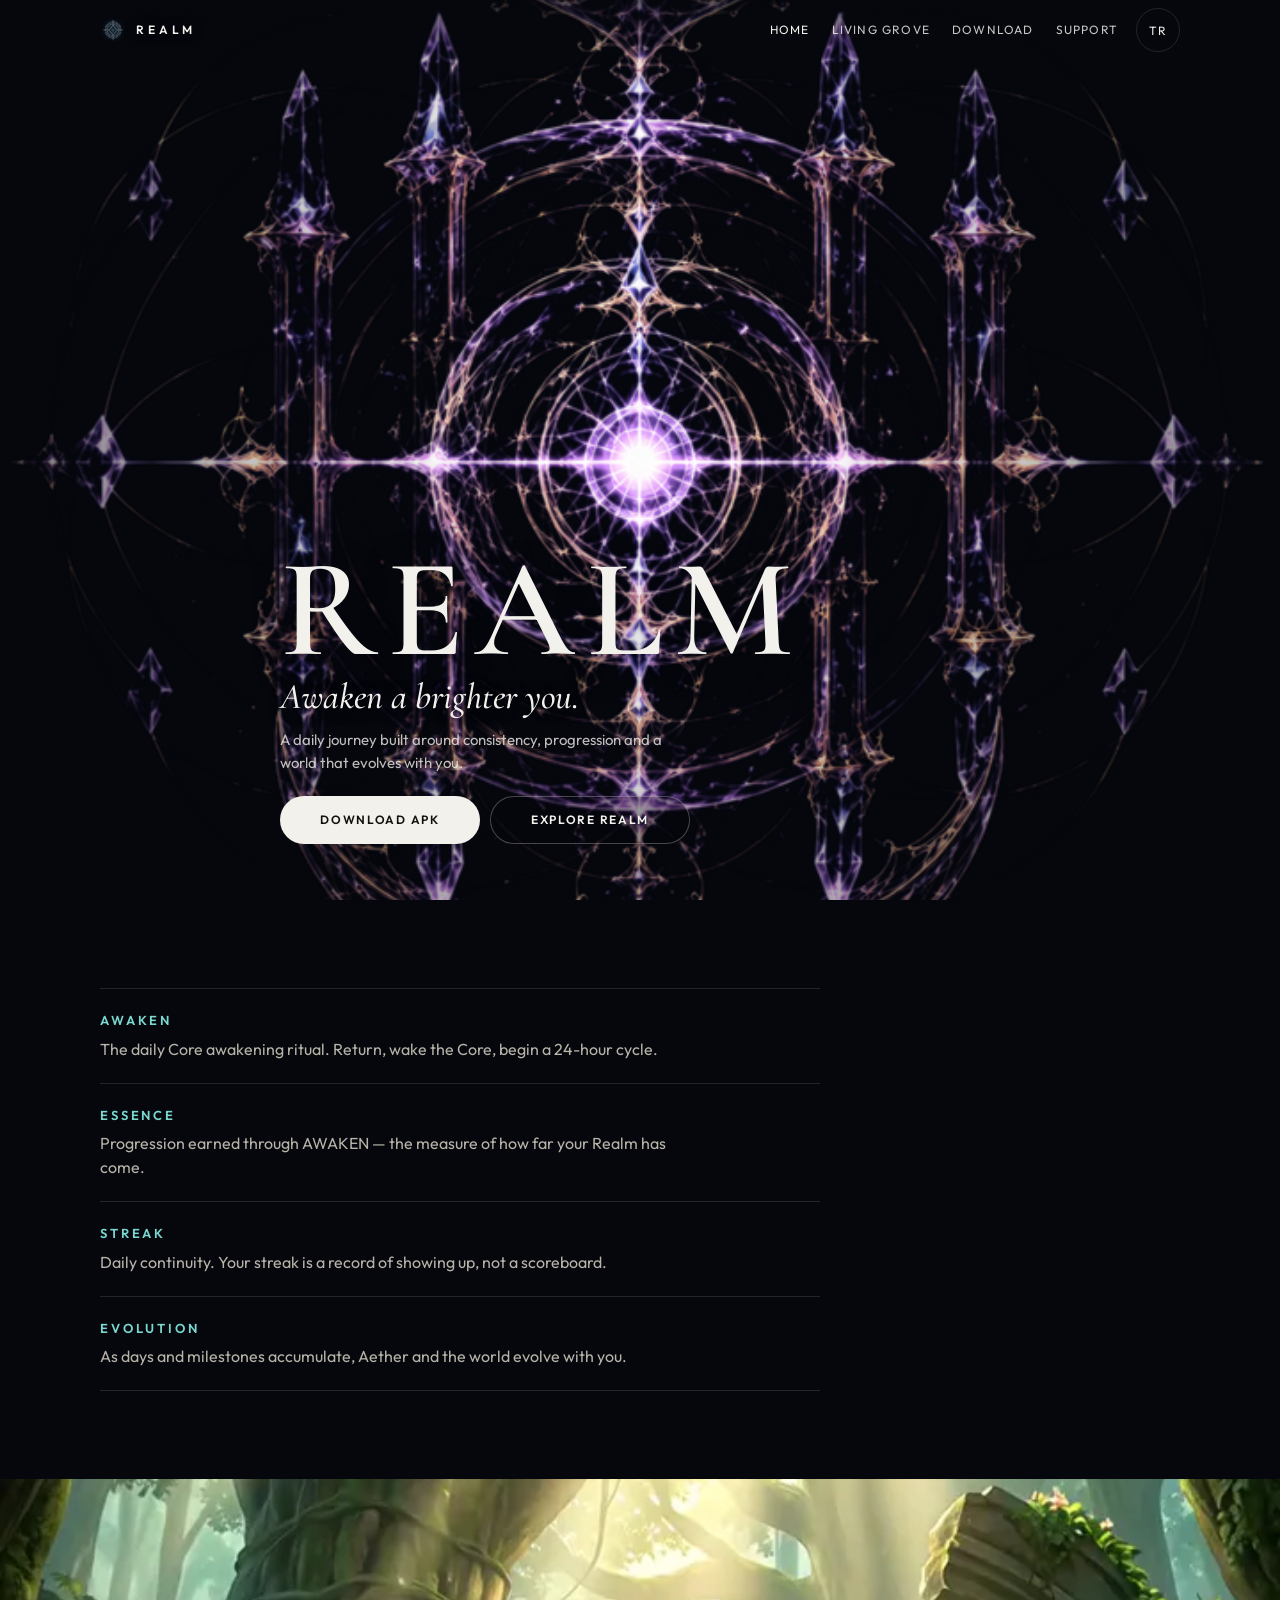
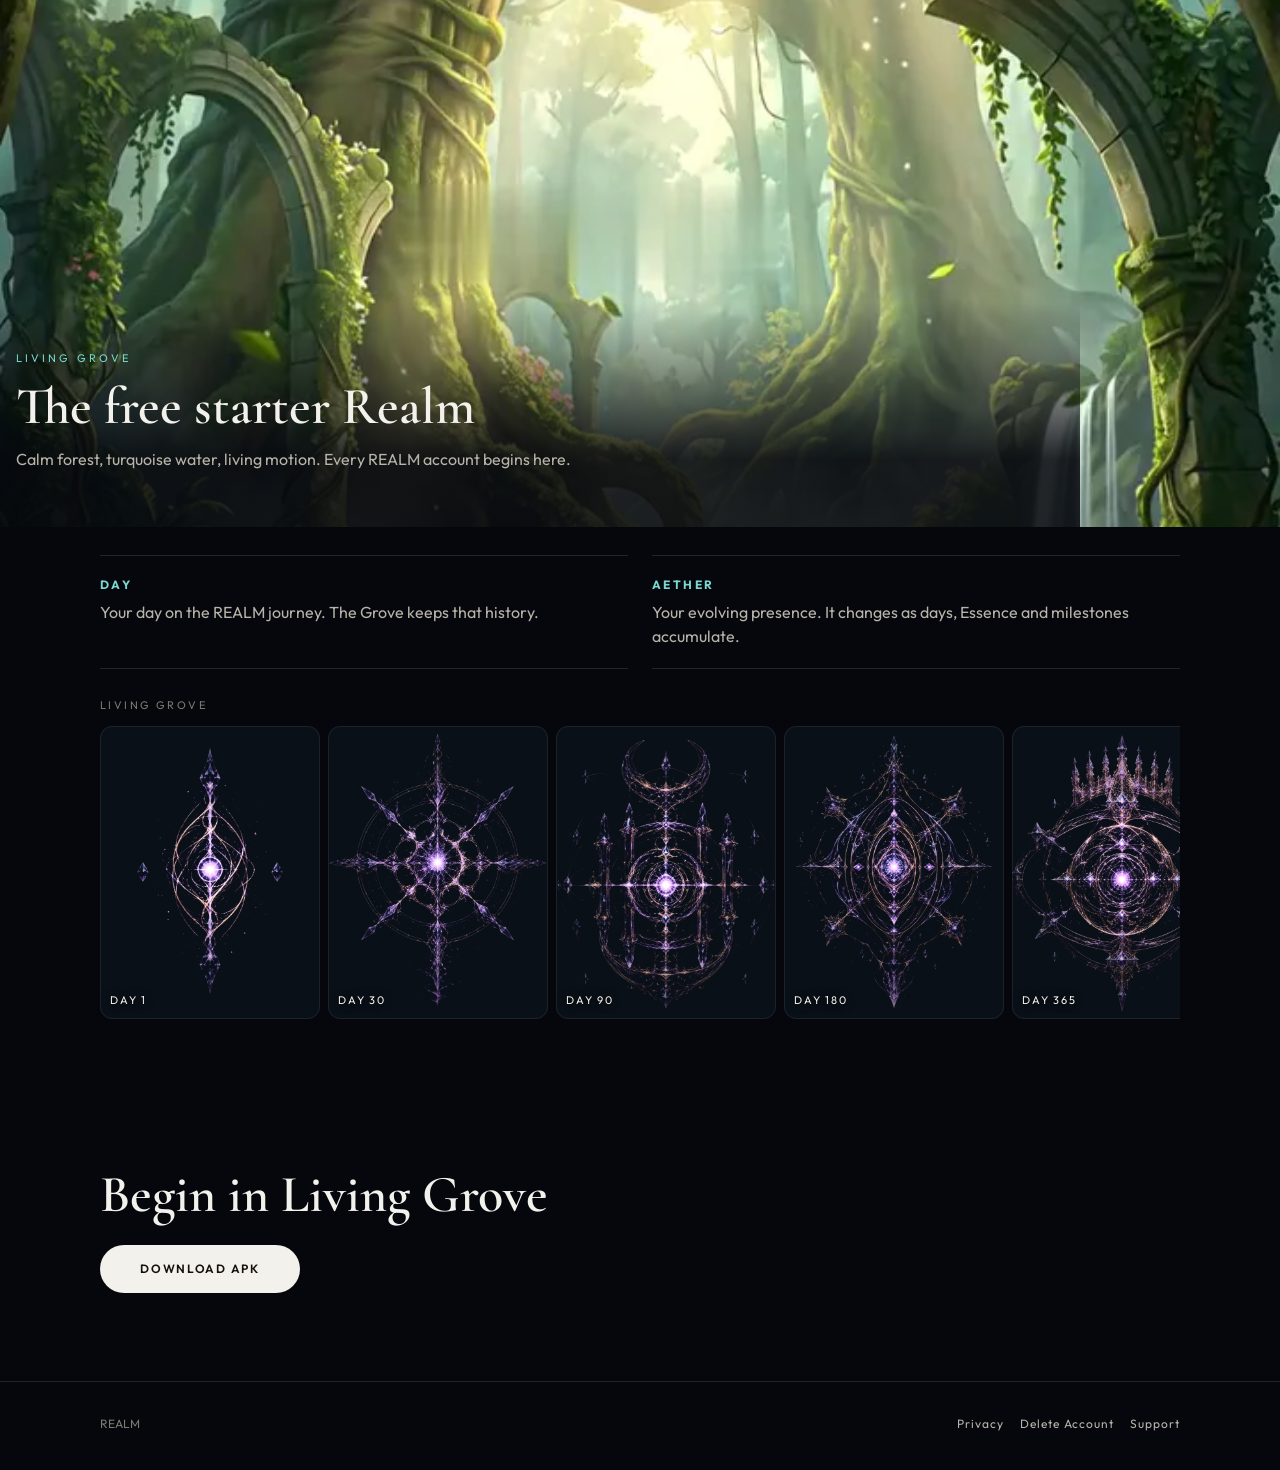
==== commit 2befa872: "Fix REALM homepage so Living Grove art is actually visible" ====
--- a/index.html
+++ b/index.html
@@ -23,7 +23,7 @@
   <link href="https://fonts.googleapis.com/css2?family=Cormorant+Garamond:ital,wght@0,500;0,600;1,500&family=Outfit:wght@400;500;600;700&display=swap" rel="stylesheet">
   <link rel="stylesheet" href="./assets/site.css">
 </head>
-<body>
+<body class="home">
 
   <a class="skip" href="#content">Skip to content</a>
   <header class="site-header">
@@ -53,15 +53,14 @@
   <section class="hero" id="content">
     <div class="hero-bg">
       <img
-        src="./assets/grove/day365.png"
-        alt=""
+        src="./assets/grove/day90.png"
+        alt="Living Grove — Core glowing in turquoise water under a night sky"
         width="720"
         height="899"
         fetchpriority="high"
         decoding="async">
     </div>
     <div class="wrap hero-copy">
-      <p class="eyebrow" data-en="Android · Early Access" data-tr="Android · Erken Erişim">Android · Early Access</p>
       <h1>REALM</h1>
       <p class="intent" data-en="Awaken a brighter you." data-tr="Daha parlak bir seni uyandır.">Awaken a brighter you.</p>
       <p class="lede" data-en="A daily journey built around consistency, progression and a world that evolves with you." data-tr="Süreklilik, ilerleme ve seninle birlikte evrilen bir dünya etrafında kurulu günlük bir yolculuk.">A daily journey built around consistency, progression and a world that evolves with you.</p>
@@ -77,73 +76,57 @@
     </div>
   </section>
 
-  <section class="section" id="features">
+  <section class="section path-section" id="features">
     <div class="wrap">
-      <p class="eyebrow" data-en="The path" data-tr="Yol">The path</p>
-      <h2 data-en="Four truths of REALM" data-tr="REALM’in dört gerçeği">Four truths of REALM</h2>
-      <p class="lead" data-en="One daily ritual. Progression you keep. A world that remembers." data-tr="Tek günlük ritüel. Tuttuğun ilerleme. Hatırlayan bir dünya.">One daily ritual. Progression you keep. A world that remembers.</p>
-      <div class="feature-grid">
-        <article class="feature">
-          <span class="feature-index">01</span>
+      <ol class="path">
+        <li>
           <h3>AWAKEN</h3>
-          <p data-en="The daily Core awakening ritual. Return, wake the Core, and begin a 24-hour cycle. It is meant to feel deliberate — not like another daily button." data-tr="Günlük Core uyanış ritüeli. Geri dön, Core’u uyandır ve 24 saatlik döngüyü başlat. Sıradan bir günlük buton değil; bilinçli hissettirmek için tasarlandı.">The daily Core awakening ritual. Return, wake the Core, and begin a 24-hour cycle. It is meant to feel deliberate — not like another daily button.</p>
-        </article>
-        <article class="feature">
-          <span class="feature-index">02</span>
+          <p data-en="The daily Core awakening ritual. Return, wake the Core, begin a 24-hour cycle." data-tr="Günlük Core uyanış ritüeli. Geri dön, Core’u uyandır, 24 saatlik döngüyü başlat.">The daily Core awakening ritual. Return, wake the Core, begin a 24-hour cycle.</p>
+        </li>
+        <li>
           <h3>ESSENCE</h3>
-          <p data-en="The progression system. Essence is earned through AWAKEN and recorded in your history — the measure of how far your Realm has come." data-tr="İlerleme sistemi. Essence, AWAKEN ile kazanılır ve geçmişine işlenir — Realm’inin ne kadar yol aldığının ölçüsü.">The progression system. Essence is earned through AWAKEN and recorded in your history — the measure of how far your Realm has come.</p>
-        </article>
-        <article class="feature">
-          <span class="feature-index">03</span>
+          <p data-en="Progression earned through AWAKEN — the measure of how far your Realm has come." data-tr="AWAKEN ile kazanılan ilerleme — Realm’inin ne kadar yol aldığının ölçüsü.">Progression earned through AWAKEN — the measure of how far your Realm has come.</p>
+        </li>
+        <li>
           <h3>STREAK</h3>
-          <p data-en="Daily continuity. Keep returning. Your streak is a record of showing up — not a scoreboard of other people." data-tr="Günlük devamlılık. Geri dönmeye devam et. Serin, başkalarının skor tablosu değil; senin gelmiş olmanın kaydıdır.">Daily continuity. Keep returning. Your streak is a record of showing up — not a scoreboard of other people.</p>
-        </article>
-        <article class="feature">
-          <span class="feature-index">04</span>
+          <p data-en="Daily continuity. Your streak is a record of showing up, not a scoreboard." data-tr="Günlük devamlılık. Serin bir skor tablosu değil; gelmiş olmanın kaydı.">Daily continuity. Your streak is a record of showing up, not a scoreboard.</p>
+        </li>
+        <li>
           <h3>EVOLUTION</h3>
-          <p data-en="As days and milestones accumulate, Aether and the world evolve with you. Day 1 is not Day 365. Nothing here is a skin you tap on and off." data-tr="Günler ve kilometre taşları biriktikçe Aether ve dünya seninle evrilir. 1. gün, 365. gün değildir. Burası açılıp kapanan bir skin değildir.">As days and milestones accumulate, Aether and the world evolve with you. Day 1 is not Day 365. Nothing here is a skin you tap on and off.</p>
-        </article>
-      </div>
+          <p data-en="As days and milestones accumulate, Aether and the world evolve with you." data-tr="Günler ve kilometre taşları biriktikçe Aether ve dünya seninle evrilir.">As days and milestones accumulate, Aether and the world evolve with you.</p>
+        </li>
+      </ol>
     </div>
   </section>
 
-  <section class="section grove-section" id="grove">
-    <div class="wrap">
-      <p class="eyebrow">Living Grove</p>
-      <h2 data-en="The free starter Realm" data-tr="Ücretsiz başlangıç Realm’i">The free starter Realm</h2>
-      <p class="lead" data-en="Calm forest, turquoise water and living natural motion. Every REALM account begins here. It never requires a premium entitlement." data-tr="Sakin orman, turkuaz su ve yaşayan doğal hareket. Her REALM hesabı burada başlar. Premium yetkisi asla gerektirmez.">Calm forest, turquoise water and living natural motion. Every REALM account begins here. It never requires a premium entitlement.</p>
-    </div>
-    <figure class="grove-stage">
+  <section class="grove-section" id="grove">
+    <figure class="grove-hero">
       <img
-        src="./assets/grove/day365.png"
-        alt="Living Grove — cinematic still of ruins, water and night sky"
+        src="./assets/grove/still.webp"
+        alt="Aether in Living Grove"
         width="720"
-        height="899"
+        height="1280"
         loading="lazy"
         decoding="async">
+      <figcaption>
+        <p class="eyebrow">Living Grove</p>
+        <h2 data-en="The free starter Realm" data-tr="Ücretsiz başlangıç Realm’i">The free starter Realm</h2>
+        <p data-en="Calm forest, turquoise water, living motion. Every REALM account begins here." data-tr="Sakin orman, turkuaz su, yaşayan hareket. Her REALM hesabı burada başlar.">Calm forest, turquoise water, living motion. Every REALM account begins here.</p>
+      </figcaption>
     </figure>
     <div class="wrap grove-lore">
       <div class="lore-grid">
         <article class="lore">
           <h3>DAY</h3>
-          <p data-en="Your day on the REALM journey. The Grove keeps that history. Atmosphere shifts as the days accumulate." data-tr="REALM yolculuğundaki günün. Grove bu geçmişi tutar. Günler biriktikçe atmosfer kayar.">Your day on the REALM journey. The Grove keeps that history. Atmosphere shifts as the days accumulate.</p>
+          <p data-en="Your day on the REALM journey. The Grove keeps that history." data-tr="REALM yolculuğundaki günün. Grove bu geçmişi tutar.">Your day on the REALM journey. The Grove keeps that history.</p>
         </article>
         <article class="lore">
           <h3>AETHER</h3>
-          <p data-en="Your evolving presence in the Grove. Aether changes as days, Essence and milestones accumulate. The original Aether look remains free." data-tr="Grove’taki gelişen varlığın. Aether; günler, Essence ve kilometre taşları biriktikçe değişir. Orijinal Aether görünümü ücretsizdir.">Your evolving presence in the Grove. Aether changes as days, Essence and milestones accumulate. The original Aether look remains free.</p>
+          <p data-en="Your evolving presence. It changes as days, Essence and milestones accumulate." data-tr="Gelişen varlığın. Günler, Essence ve kilometre taşları biriktikçe değişir.">Your evolving presence. It changes as days, Essence and milestones accumulate.</p>
         </article>
       </div>
-      <div class="aether-panel">
-        <img
-          src="./assets/grove/still.webp"
-          alt="Aether in Living Grove"
-          width="720"
-          height="1280"
-          loading="lazy"
-          decoding="async">
-      </div>
-      <p class="still-label" data-en="Living Grove across time" data-tr="Zaman içinde Living Grove">Living Grove across time</p>
-      <div class="still-grid">
+      <p class="still-label">Living Grove</p>
+      <div class="film" aria-label="Living Grove across time">
         <figure class="still">
           <img src="./assets/grove/day1.png" alt="Living Grove, day 1" width="720" height="899" loading="lazy" decoding="async">
           <figcaption>DAY 1</figcaption>
@@ -165,15 +148,12 @@
           <figcaption>DAY 365</figcaption>
         </figure>
       </div>
-      <p class="caption-note" data-en="These are REALM environment stills — not application UI screenshots." data-tr="Bunlar REALM ortam kareleridir — uygulama arayüzü ekran görüntüsü değildir.">These are REALM environment stills — not application UI screenshots.</p>
     </div>
   </section>
 
   <section class="section" id="download">
     <div class="wrap close-cta">
-      <p class="eyebrow">Android</p>
       <h2 data-en="Begin in Living Grove" data-tr="Living Grove’ta başla">Begin in Living Grove</h2>
-      <p class="lead" data-en="Signed REALM APK for Android. Package app.aetherrealm.realm · 1.2.3 (6)." data-tr="Android için imzalı REALM APK. Paket app.aetherrealm.realm · 1.2.3 (6).">Signed REALM APK for Android. Package app.aetherrealm.realm · 1.2.3 (6).</p>
       <div class="cta-row">
         <a class="cta cta-primary"
            data-apk
@@ -181,7 +161,6 @@
            download="REALM-Play-app.aetherrealm.realm-1.2.3+6.apk"
            data-en="Download APK"
            data-tr="APK İndir">Download APK</a>
-        <a class="cta cta-ghost" href="./download/" data-en="APK identity" data-tr="APK kimliği">APK identity</a>
       </div>
     </div>
   </section>
--- a/assets/site.css
+++ b/assets/site.css
@@ -1,26 +1,23 @@
 :root {
   --bg: #05070d;
-  --bg-2: #070b16;
-  --navy: #0a1020;
-  --panel: rgba(10, 14, 28, 0.78);
-  --panel-solid: #10141f;
-  --text: #eef2ff;
-  --muted: #9aa3c2;
-  --faint: #6b7390;
-  --line: rgba(167, 139, 250, 0.16);
-  --purple: #a78bfa;
-  --violet: #7c5cfc;
-  --cyan: #5eead4;
+  --bg-2: #080b12;
+  --panel: #0d1118;
+  --panel-solid: #10141c;
+  --text: #f3f1ec;
+  --muted: #b7b3a8;
+  --faint: #7d7a72;
+  --line: rgba(243, 241, 236, 0.12);
+  --cyan: #7ad8d0;
   --water: #3ec6c9;
   --teal: #7ecb8a;
   --gold: #d4b15a;
   --gold-soft: #e6c589;
+  --purple: #c4b5fd;
   --danger: #c9896a;
-  --shadow: 0 24px 80px rgba(0, 0, 0, 0.5);
-  --radius: 22px;
+  --radius: 16px;
   --font-display: "Cormorant Garamond", "Times New Roman", serif;
   --font-body: "Outfit", system-ui, sans-serif;
-  --max: 1120px;
+  --max: 1080px;
 }
 
 * { box-sizing: border-box; }
@@ -37,11 +34,8 @@
 }
 body {
   color: var(--text);
-  background:
-    radial-gradient(1200px 600px at 80% -10%, rgba(124, 92, 252, 0.14), transparent 55%),
-    radial-gradient(900px 500px at -10% 30%, rgba(62, 198, 201, 0.08), transparent 50%),
-    var(--bg);
-  font: 16px/1.55 var(--font-body);
+  background: var(--bg);
+  font: 16px/1.5 var(--font-body);
   min-height: 100%;
 }
 img { max-width: 100%; height: auto; display: block; }
@@ -49,21 +43,20 @@
 button, [role="button"] { cursor: pointer; }
 button { font-family: inherit; }
 h1, h2, h3 { text-wrap: balance; }
-p { text-wrap: pretty; }
 
 .skip {
   position: absolute;
   left: 12px;
   top: -40px;
-  background: var(--gold);
+  background: var(--text);
   color: #14110a;
   padding: 8px 12px;
-  z-index: 20;
+  z-index: 40;
 }
 .skip:focus { top: 12px; }
 
 .wrap {
-  width: min(var(--max), calc(100% - 28px));
+  width: min(var(--max), calc(100% - 32px));
   margin: 0 auto;
 }
 
@@ -71,15 +64,21 @@
   position: sticky;
   top: 0;
   z-index: 30;
-  backdrop-filter: blur(18px);
-  background: linear-gradient(180deg, rgba(5, 7, 13, 0.94), rgba(5, 7, 13, 0.72) 70%, transparent);
-  border-bottom: 1px solid transparent;
+  background: rgba(5, 7, 13, 0.72);
+  backdrop-filter: blur(14px);
+}
+.home .site-header {
+  position: absolute;
+  left: 0;
+  right: 0;
+  background: linear-gradient(180deg, rgba(5, 7, 13, 0.55), transparent);
+  backdrop-filter: none;
 }
 .nav {
   display: flex;
   align-items: center;
   justify-content: space-between;
-  min-height: 64px;
+  min-height: 60px;
   gap: 12px;
   padding-top: env(safe-area-inset-top);
 }
@@ -88,14 +87,15 @@
   align-items: center;
   gap: 10px;
   text-decoration: none;
-  letter-spacing: 0.28em;
-  font-weight: 700;
-  font-size: 13px;
+  letter-spacing: 0.32em;
+  font-weight: 600;
+  font-size: 12px;
   min-height: 44px;
+  text-shadow: 0 1px 12px rgba(0, 0, 0, 0.55);
 }
 .brand img, .brand svg {
-  width: 28px;
-  height: 28px;
+  width: 26px;
+  height: 26px;
   flex-shrink: 0;
 }
 .nav-links {
@@ -106,10 +106,10 @@
   justify-content: flex-end;
 }
 .nav-links a, .lang, .menu-btn {
-  color: var(--muted);
+  color: rgba(243, 241, 236, 0.82);
   text-decoration: none;
   font-size: 12px;
-  letter-spacing: 0.08em;
+  letter-spacing: 0.1em;
   text-transform: uppercase;
   padding: 10px 10px;
   min-height: 44px;
@@ -119,9 +119,7 @@
   border: 0;
   white-space: nowrap;
 }
-.nav-links a[aria-current="page"], .nav-links a:hover {
-  color: var(--text);
-}
+.nav-links a[aria-current="page"], .nav-links a:hover { color: var(--text); }
 .lang {
   border: 1px solid var(--line);
   border-radius: 999px;
@@ -130,7 +128,22 @@
   min-width: 44px;
   justify-content: center;
 }
-.menu-btn { display: none; }
+.menu-btn {
+  display: none;
+  width: 44px;
+  justify-content: center;
+  flex-direction: column;
+  gap: 6px;
+  font-size: 0;
+}
+.menu-btn::before,
+.menu-btn::after {
+  content: "";
+  display: block;
+  width: 18px;
+  height: 1.5px;
+  background: currentColor;
+}
 
 .hero {
   position: relative;
@@ -138,13 +151,12 @@
   align-items: end;
   overflow: hidden;
   isolation: isolate;
-  min-height: auto;
+  min-height: 100svh;
 }
 .hero-bg {
   position: absolute;
   inset: 0;
   z-index: -2;
-  overflow: hidden;
   background: #05070d;
 }
 .hero-bg img {
@@ -153,69 +165,63 @@
   width: 100%;
   height: 100%;
   object-fit: cover;
-  object-position: center 38%;
+  object-position: center 58%;
 }
 .hero-bg::before {
   content: "";
   position: absolute;
   inset: 0;
   background:
-    linear-gradient(180deg, rgba(5,7,13,0.28) 0%, rgba(5,7,13,0.08) 28%, rgba(5,7,13,0.62) 68%, var(--bg) 100%),
-    linear-gradient(90deg, rgba(8, 10, 24, 0.45), transparent 42%),
-    radial-gradient(ellipse at 78% 18%, rgba(124, 92, 252, 0.28), transparent 52%),
-    radial-gradient(ellipse at 18% 82%, rgba(62, 198, 201, 0.18), transparent 46%);
+    linear-gradient(180deg,
+      rgba(5, 7, 13, 0.42) 0%,
+      rgba(5, 7, 13, 0.08) 16%,
+      rgba(5, 7, 13, 0.00) 38%,
+      rgba(5, 7, 13, 0.18) 62%,
+      rgba(5, 7, 13, 0.72) 86%,
+      var(--bg) 100%);
   pointer-events: none;
 }
-.hero-bg::after {
-  content: "";
-  position: absolute;
-  inset: auto 0 0 0;
-  height: 42%;
-  background: linear-gradient(180deg, transparent, var(--bg));
-}
 .hero-copy {
-  padding: 56px 0 36px;
-  max-width: 760px;
+  padding: 0 0 calc(28px + env(safe-area-inset-bottom));
+  max-width: 720px;
 }
 .eyebrow {
   color: var(--cyan);
   font-size: 11px;
-  letter-spacing: 0.26em;
+  letter-spacing: 0.28em;
   text-transform: uppercase;
-  margin: 0 0 14px;
+  margin: 0 0 12px;
 }
 .hero h1 {
   font-family: var(--font-display);
-  font-size: clamp(52px, 16vw, 132px);
-  line-height: 0.86;
-  letter-spacing: 0.06em;
-  margin: 0 0 14px;
+  font-size: clamp(64px, 22vw, 140px);
+  line-height: 0.82;
+  letter-spacing: 0.08em;
+  margin: 0 0 8px;
   font-weight: 600;
   max-width: 100%;
-  overflow-wrap: anywhere;
+  text-shadow: 0 8px 40px rgba(0, 0, 0, 0.45);
 }
 .intent {
   font-family: var(--font-display);
-  font-size: clamp(22px, 5.4vw, 34px);
+  font-size: clamp(22px, 5.8vw, 36px);
   font-style: italic;
   font-weight: 500;
-  letter-spacing: 0.01em;
-  text-transform: none;
-  color: var(--text);
-  margin: 0 0 16px;
-  line-height: 1.2;
+  margin: 0 0 12px;
+  line-height: 1.15;
+  text-shadow: 0 2px 18px rgba(0, 0, 0, 0.45);
 }
 .lede {
-  color: var(--muted);
-  font-size: clamp(15px, 3.6vw, 18px);
-  max-width: 34em;
-  margin: 0 0 24px;
-  line-height: 1.55;
+  color: rgba(243, 241, 236, 0.78);
+  font-size: 15px;
+  max-width: 28em;
+  margin: 0 0 22px;
+  line-height: 1.5;
 }
 .cta-row {
   display: flex;
   flex-wrap: wrap;
-  gap: 12px;
+  gap: 10px;
   align-items: center;
 }
 .cta {
@@ -224,11 +230,11 @@
   justify-content: center;
   min-height: 48px;
   min-width: 0;
-  padding: 14px 24px;
+  padding: 14px 22px;
   border-radius: 999px;
   text-decoration: none;
   font-size: 12px;
-  font-weight: 700;
+  font-weight: 600;
   letter-spacing: 0.14em;
   text-transform: uppercase;
   border: 1px solid transparent;
@@ -236,17 +242,15 @@
 }
 .cta:active { transform: scale(0.96); }
 .cta-primary {
-  background: var(--text);
-  color: #0b0d14;
-  box-shadow: 0 0 0 1px rgba(167, 139, 250, 0.2), 0 12px 40px rgba(94, 234, 212, 0.12);
-}
-.cta-primary:hover { filter: brightness(1.06); }
+  background: #f3f1ec;
+  color: #14110c;
+}
+.cta-primary:hover { filter: brightness(1.05); }
 .cta-ghost {
-  border-color: var(--line);
+  border-color: rgba(243, 241, 236, 0.28);
   color: var(--text);
-  background: rgba(8, 12, 24, 0.5);
-}
-.cta-ghost:hover { border-color: rgba(94, 234, 212, 0.4); }
+  background: rgba(5, 7, 13, 0.28);
+}
 .cta[aria-disabled="true"], .cta.blocked {
   opacity: 0.55;
   pointer-events: none;
@@ -260,17 +264,42 @@
 }
 
 .section {
-  padding: 72px 0;
-  border-top: 1px solid rgba(167, 139, 250, 0.1);
-}
-.section h2 {
+  padding: 64px 0;
+}
+.section h2,
+.grove-hero h2,
+.close-cta h2 {
   font-family: var(--font-display);
-  font-size: clamp(28px, 7vw, 52px);
+  font-size: clamp(30px, 8vw, 52px);
   line-height: 1.08;
   margin: 0 0 12px;
   font-weight: 600;
 }
-.lead { color: var(--muted); max-width: 680px; margin: 0; }
+.lead { color: var(--muted); max-width: 640px; margin: 0; }
+
+.path {
+  list-style: none;
+  margin: 0;
+  padding: 0;
+}
+.path li {
+  padding: 22px 0;
+  border-top: 1px solid var(--line);
+}
+.path li:last-child { border-bottom: 1px solid var(--line); }
+.path h3 {
+  margin: 0 0 6px;
+  letter-spacing: 0.22em;
+  font-size: 13px;
+  font-weight: 600;
+  color: var(--cyan);
+}
+.path p {
+  margin: 0;
+  color: var(--muted);
+  font-size: 16px;
+  max-width: 36em;
+}
 
 .feature-grid {
   display: grid;
@@ -279,38 +308,25 @@
   margin-top: 28px;
 }
 .feature {
-  background: linear-gradient(165deg, rgba(18, 22, 40, 0.92), rgba(8, 10, 18, 0.92));
+  background: var(--panel);
   border: 1px solid var(--line);
   border-radius: var(--radius);
   padding: 22px 20px;
-  min-height: 168px;
-  box-shadow: var(--shadow);
-  position: relative;
-  overflow: hidden;
-}
-.feature::before {
-  content: "";
-  position: absolute;
-  inset: 0 auto auto 0;
-  width: 120px;
-  height: 120px;
-  background: radial-gradient(circle, rgba(124, 92, 252, 0.18), transparent 70%);
-  pointer-events: none;
 }
 .feature-index {
-  font-family: var(--font-display);
   color: var(--cyan);
   letter-spacing: 0.18em;
-  font-size: 13px;
+  font-size: 12px;
   display: block;
   margin-bottom: 10px;
+  font-family: var(--font-display);
 }
 .feature h3 {
-  margin: 0 0 10px;
+  margin: 0 0 8px;
   letter-spacing: 0.16em;
-  font-size: 15px;
-}
-.feature p { color: var(--muted); margin: 0; font-size: 15px; }
+  font-size: 14px;
+}
+.feature p { color: var(--muted); margin: 0; }
 
 .grid {
   display: grid;
@@ -322,12 +338,11 @@
 .grid-4 { grid-template-columns: 1fr; }
 
 .card {
-  background: linear-gradient(160deg, rgba(18, 22, 40, 0.92), rgba(8, 10, 18, 0.92));
+  background: var(--panel);
   border: 1px solid var(--line);
   border-radius: var(--radius);
   padding: 22px;
-  min-height: 168px;
-  box-shadow: var(--shadow);
+  box-shadow: 0 0 0 1px rgba(255, 255, 255, 0.04);
 }
 .card h3 {
   margin: 8px 0 8px;
@@ -361,14 +376,13 @@
   gap: 6px;
   align-items: start;
   padding: 18px 0;
-  border-top: 1px solid rgba(167, 139, 250, 0.12);
+  border-top: 1px solid var(--line);
 }
 .step-index {
   font-family: var(--font-display);
-  color: var(--purple);
+  color: var(--cyan);
   letter-spacing: 0.18em;
   font-size: 13px;
-  padding-top: 2px;
 }
 .step h3 {
   margin: 0 0 6px;
@@ -377,97 +391,115 @@
 }
 .step p { margin: 0; color: var(--muted); }
 
-.grove-section { padding-bottom: 48px; }
-.grove-stage {
-  margin: 28px auto 0;
-  width: min(var(--max), calc(100% - 28px));
-  border-radius: 20px;
+.grove-section { padding: 0 0 48px; }
+.grove-hero {
+  position: relative;
+  margin: 0;
+  min-height: 72svh;
   overflow: hidden;
-  border: 1px solid var(--line);
   background: #07090c;
-  aspect-ratio: 720 / 899;
-  max-height: 72vh;
-}
-.grove-stage img {
+}
+.grove-hero img {
+  width: 100%;
+  height: 72svh;
+  object-fit: cover;
+  object-position: center 28%;
+}
+.grove-hero figcaption {
+  position: absolute;
+  left: 0;
+  right: 0;
+  bottom: 0;
+  padding: 28px 16px 32px;
+  background: linear-gradient(180deg, transparent, rgba(5, 7, 13, 0.88) 70%);
+  width: min(var(--max), calc(100% - 0px));
+}
+.grove-hero figcaption .wrap,
+.grove-hero h2,
+.grove-hero p { max-width: min(var(--max), calc(100% - 32px)); margin-left: auto; margin-right: auto; }
+.grove-hero .eyebrow { margin-left: auto; margin-right: auto; width: min(var(--max), calc(100% - 32px)); }
+.grove-hero h2 { margin-top: 0; }
+.grove-hero figcaption > p:last-child {
+  color: var(--muted);
+  margin: 0 auto;
+}
+.grove-lore { margin-top: 28px; }
+.lore-grid {
+  display: grid;
+  grid-template-columns: 1fr;
+  gap: 0;
+}
+.lore {
+  padding: 20px 0;
+  border-top: 1px solid var(--line);
+}
+.lore h3 {
+  margin: 0 0 6px;
+  letter-spacing: 0.2em;
+  font-size: 12px;
+  color: var(--cyan);
+}
+.lore p { margin: 0; color: var(--muted); }
+.lore-grid .lore:last-child { border-bottom: 1px solid var(--line); }
+
+.still-label {
+  margin: 28px 0 12px;
+  letter-spacing: 0.22em;
+  text-transform: uppercase;
+  font-size: 11px;
+  color: var(--faint);
+}
+
+.film {
+  display: flex;
+  gap: 8px;
+  overflow-x: auto;
+  scroll-snap-type: x mandatory;
+  -webkit-overflow-scrolling: touch;
+  margin: 0 -16px;
+  padding: 0 16px 12px;
+  scrollbar-width: none;
+}
+.film::-webkit-scrollbar { display: none; }
+.still {
+  position: relative;
+  overflow: hidden;
+  border-radius: 12px;
+  background: #0a1018;
+  margin: 0;
+  flex: 0 0 72%;
+  aspect-ratio: 3 / 4;
+  scroll-snap-align: start;
+  outline: 1px solid rgba(255, 255, 255, 0.08);
+  outline-offset: -1px;
+}
+.still img {
   width: 100%;
   height: 100%;
   object-fit: cover;
   object-position: center 42%;
-}
-.grove-lore { margin-top: 28px; }
-.lore-grid {
-  display: grid;
-  grid-template-columns: 1fr;
-  gap: 12px;
-}
-.lore {
-  border: 1px solid var(--line);
-  border-radius: 18px;
-  padding: 20px;
-  background: rgba(10, 14, 28, 0.7);
-}
-.lore h3 {
-  margin: 0 0 8px;
-  letter-spacing: 0.18em;
-  font-size: 14px;
-}
-.lore p { margin: 0; color: var(--muted); }
-.aether-panel {
-  margin-top: 16px;
-  border-radius: 20px;
-  overflow: hidden;
-  border: 1px solid var(--line);
-  background: #07090c;
-  aspect-ratio: 3 / 4;
-  max-height: 520px;
-}
-.aether-panel img {
-  width: 100%;
-  height: 100%;
-  object-fit: cover;
-  object-position: center 30%;
-}
-.still-label {
-  margin: 28px 0 12px;
-  letter-spacing: 0.18em;
-  text-transform: uppercase;
-  font-size: 11px;
-  color: var(--cyan);
-}
-
-.still-grid {
-  display: grid;
-  grid-template-columns: 1fr 1fr;
-  gap: 10px;
-  margin-top: 8px;
-}
-.still {
-  position: relative;
-  overflow: hidden;
-  border-radius: 16px;
-  border: 1px solid var(--line);
-  background: #0a1018;
-  aspect-ratio: 720 / 899;
-  margin: 0;
-}
-.still img {
-  width: 100%;
-  height: 100%;
-  object-fit: cover;
-  object-position: center 40%;
 }
 .still figcaption {
   position: absolute;
   left: 10px;
   bottom: 10px;
   font-size: 11px;
-  letter-spacing: 0.14em;
+  letter-spacing: 0.16em;
   color: var(--text);
   text-shadow: 0 1px 8px #000;
 }
-.still-grid .still:last-child {
-  grid-column: 1 / -1;
-}
+.still-grid {
+  display: grid;
+  grid-template-columns: 1fr 1fr;
+  gap: 10px;
+  margin-top: 8px;
+}
+.still-grid .still {
+  flex: none;
+  width: 100%;
+  aspect-ratio: 720 / 899;
+}
+.still-grid .still:last-child { grid-column: 1 / -1; }
 .caption-note {
   margin-top: 12px;
   color: var(--faint);
@@ -481,7 +513,7 @@
   align-items: center;
 }
 .aether-orb {
-  border-radius: 28px;
+  border-radius: 20px;
   overflow: hidden;
   border: 1px solid var(--line);
   min-height: 220px;
@@ -494,14 +526,15 @@
   object-fit: cover;
 }
 
+.close-cta { text-align: left; }
 .close-cta .cta-row { margin-top: 22px; }
 
 .play-box, .notice {
   margin-top: 22px;
   padding: 18px 20px;
   border: 1px solid var(--line);
-  border-radius: 18px;
-  background: rgba(16, 20, 34, 0.7);
+  border-radius: 16px;
+  background: var(--panel);
   color: var(--muted);
 }
 .play-box strong, .notice strong {
@@ -513,7 +546,7 @@
 .warn { color: var(--gold-soft); }
 
 .legal {
-  width: min(780px, calc(100% - 28px));
+  width: min(780px, calc(100% - 32px));
   margin: 0 auto;
   padding: 36px 0 96px;
 }
@@ -532,9 +565,7 @@
 .legal a { color: var(--gold-soft); }
 .meta-line { color: var(--faint); font-size: 13px; }
 
-.page-hero {
-  padding: 48px 0 12px;
-}
+.page-hero { padding: 48px 0 12px; }
 .page-hero h1 {
   font-family: var(--font-display);
   font-size: clamp(34px, 8vw, 72px);
@@ -542,8 +573,8 @@
 }
 
 footer {
-  border-top: 1px solid rgba(167, 139, 250, 0.12);
-  padding: 28px 0 calc(28px + env(safe-area-inset-bottom));
+  border-top: 1px solid var(--line);
+  padding: 20px 0 calc(24px + env(safe-area-inset-bottom));
   color: var(--faint);
   font-size: 12px;
 }
@@ -570,14 +601,15 @@
 @media (min-width: 560px) {
   .feature-grid { grid-template-columns: 1fr 1fr; }
   .grid-2 { grid-template-columns: 1fr 1fr; }
-  .lore-grid { grid-template-columns: 1fr 1fr; }
+  .lore-grid { grid-template-columns: 1fr 1fr; gap: 24px; }
+  .lore-grid .lore { border-bottom: 1px solid var(--line); }
   .still-grid { grid-template-columns: repeat(3, 1fr); }
   .still-grid .still:last-child { grid-column: auto; }
+  .still { flex-basis: 42%; }
 }
 
 @media (min-width: 760px) {
-  .hero { min-height: 92vh; min-height: 100svh; }
-  .hero-copy { padding: 120px 0 72px; }
+  .hero-copy { padding-bottom: 56px; }
   .cta { min-width: 200px; }
   .step {
     grid-template-columns: 88px 1fr;
@@ -588,16 +620,11 @@
   .premium-hero { grid-template-columns: 1.1fr 0.9fr; }
   .aether-orb { min-height: 280px; }
   .section { padding: 88px 0; }
-  .wrap { width: min(var(--max), calc(100% - 36px)); }
-  .grove-stage { width: min(var(--max), calc(100% - 36px)); }
-}
-
-@media (min-width: 900px) {
-  .feature-grid { grid-template-columns: repeat(4, 1fr); }
-}
-
-@media (min-height: 740px) and (max-width: 759px) {
-  .hero { min-height: 86svh; }
+  .wrap { width: min(var(--max), calc(100% - 48px)); }
+  .path { max-width: 720px; }
+  .still { flex-basis: 220px; }
+  .film { margin: 0; padding: 0 0 12px; }
+  .grove-hero figcaption { padding: 48px 0 56px; }
 }
 
 @media (max-width: 760px) {
@@ -608,7 +635,7 @@
     position: absolute;
     left: 0;
     right: 0;
-    background: rgba(5, 7, 13, 0.97);
+    background: rgba(5, 7, 13, 0.96);
     border-bottom: 1px solid var(--line);
     padding: 8px 18px 18px;
   }
@@ -622,11 +649,10 @@
     text-transform: uppercase;
     font-size: 13px;
     color: var(--text);
-    border-top: 1px solid rgba(167, 139, 250, 0.1);
+    border-top: 1px solid var(--line);
   }
-  .cta { width: 100%; }
-  .hero h1 { letter-spacing: 0.04em; }
-  .lede { margin-bottom: 18px; }
+  .cta { flex: 1 1 140px; }
+  .hero h1 { letter-spacing: 0.06em; }
 }
 
 @media (prefers-reduced-motion: reduce) {
@@ -646,8 +672,8 @@
   margin-top: 18px;
   padding: 20px;
   border: 1px solid var(--line);
-  border-radius: 18px;
-  background: rgba(16, 20, 34, 0.7);
+  border-radius: 16px;
+  background: var(--panel);
   display: grid;
   gap: 8px;
 }
@@ -658,7 +684,7 @@
   width: 100%;
   margin-bottom: 10px;
   padding: 12px 14px;
-  border-radius: 12px;
+  border-radius: 10px;
   border: 1px solid var(--line);
   background: #0b1018;
   color: var(--text);
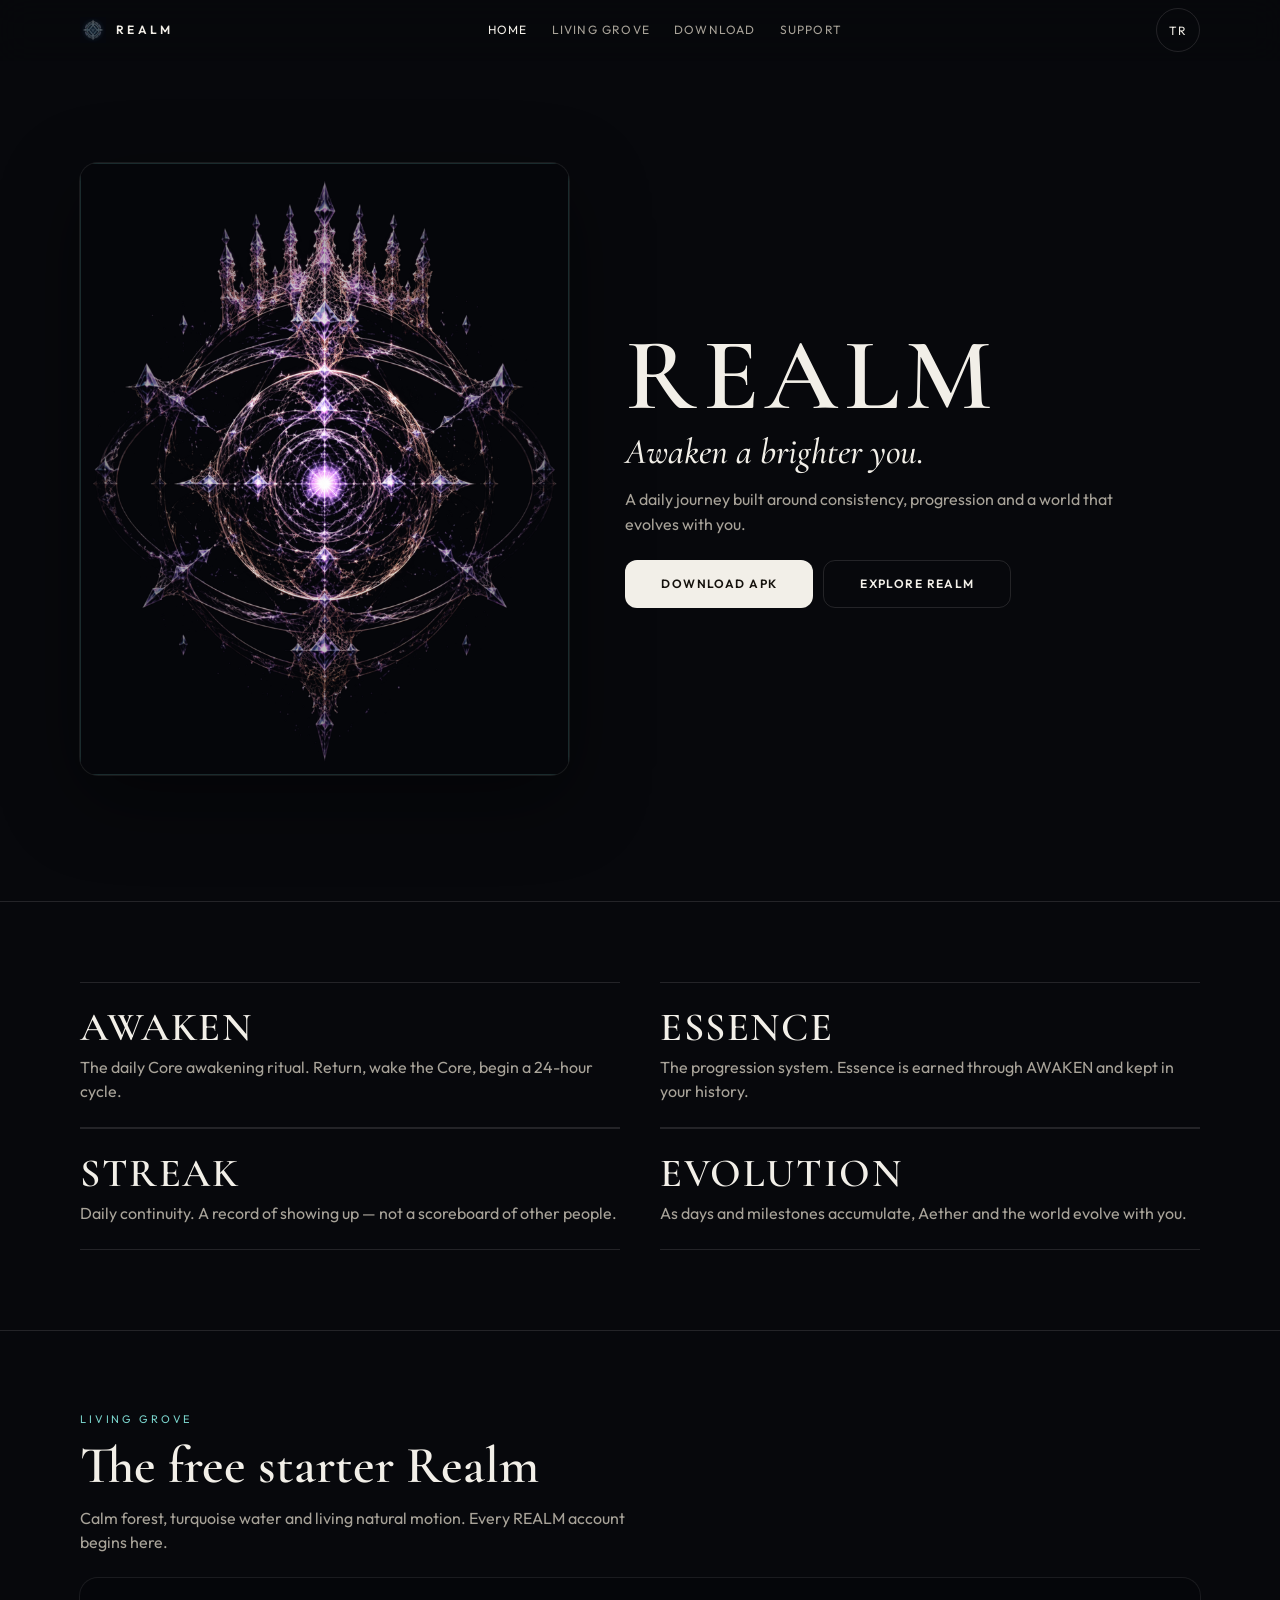
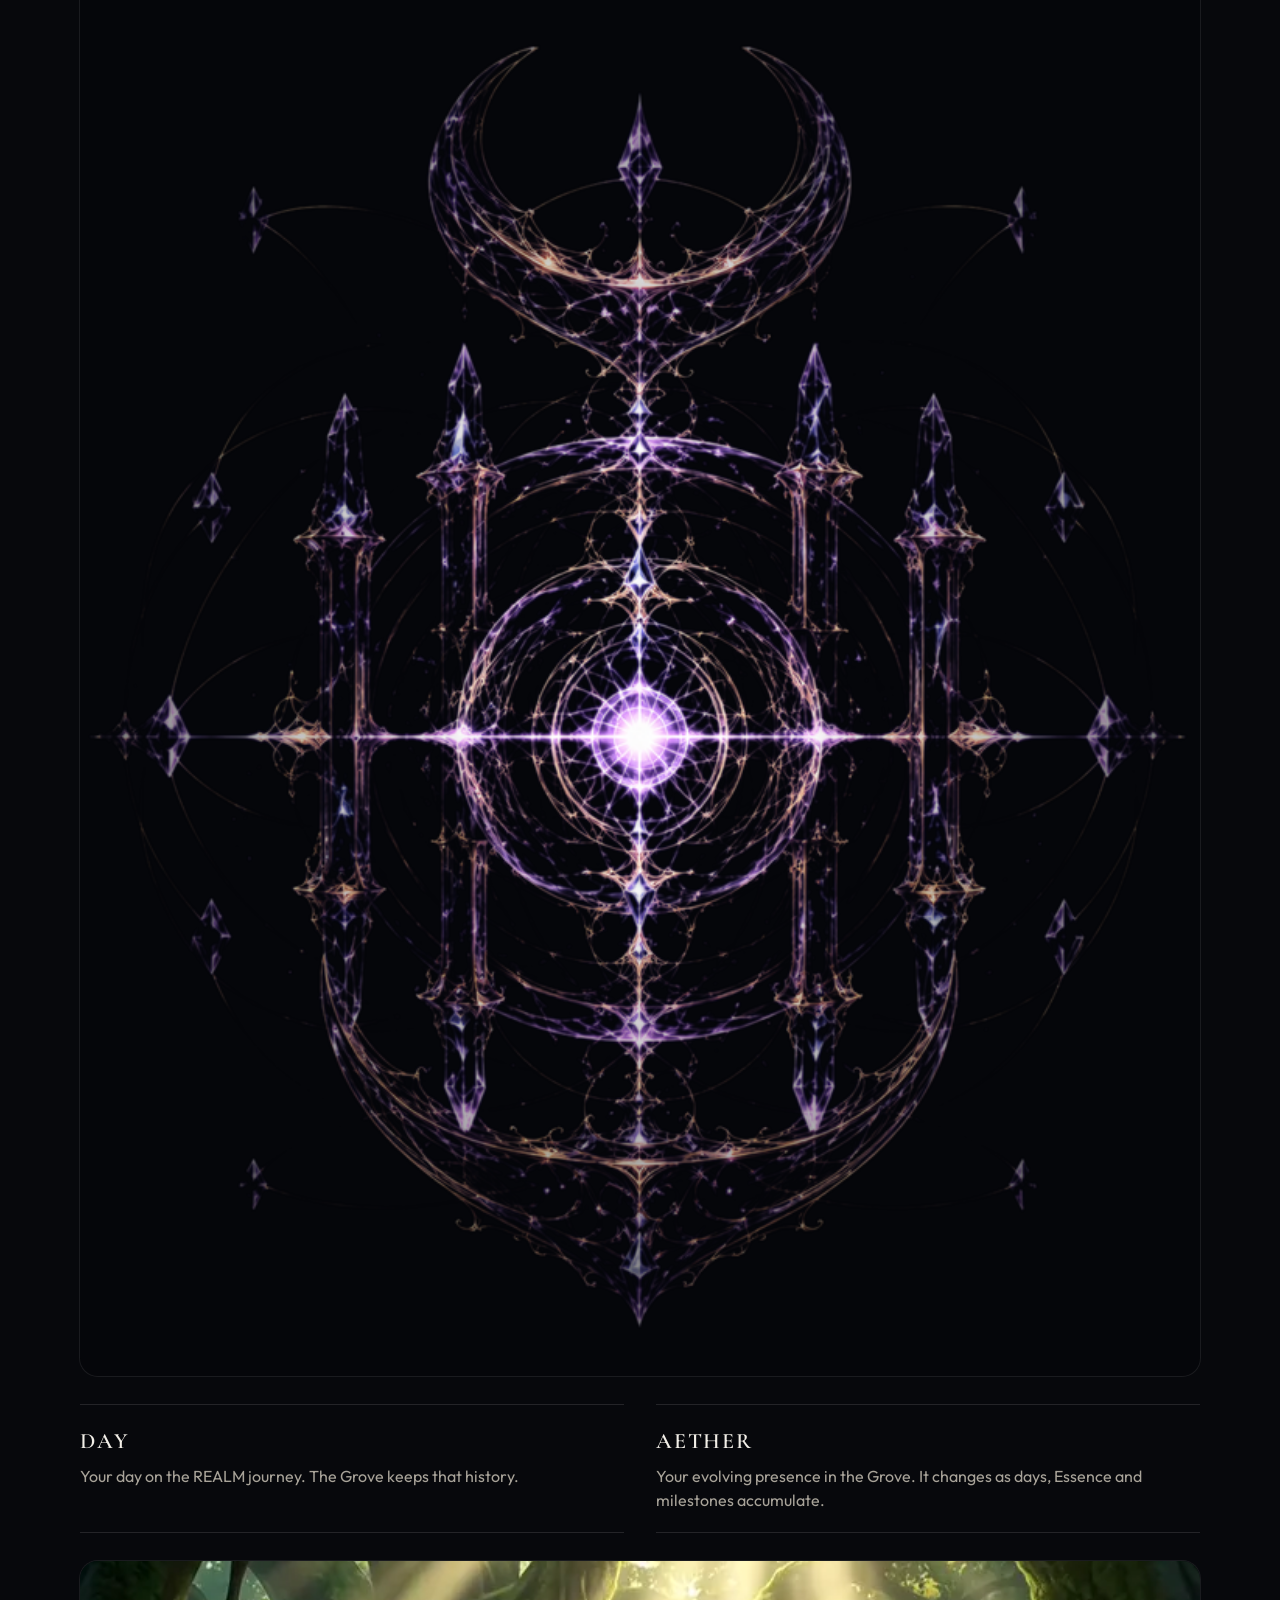
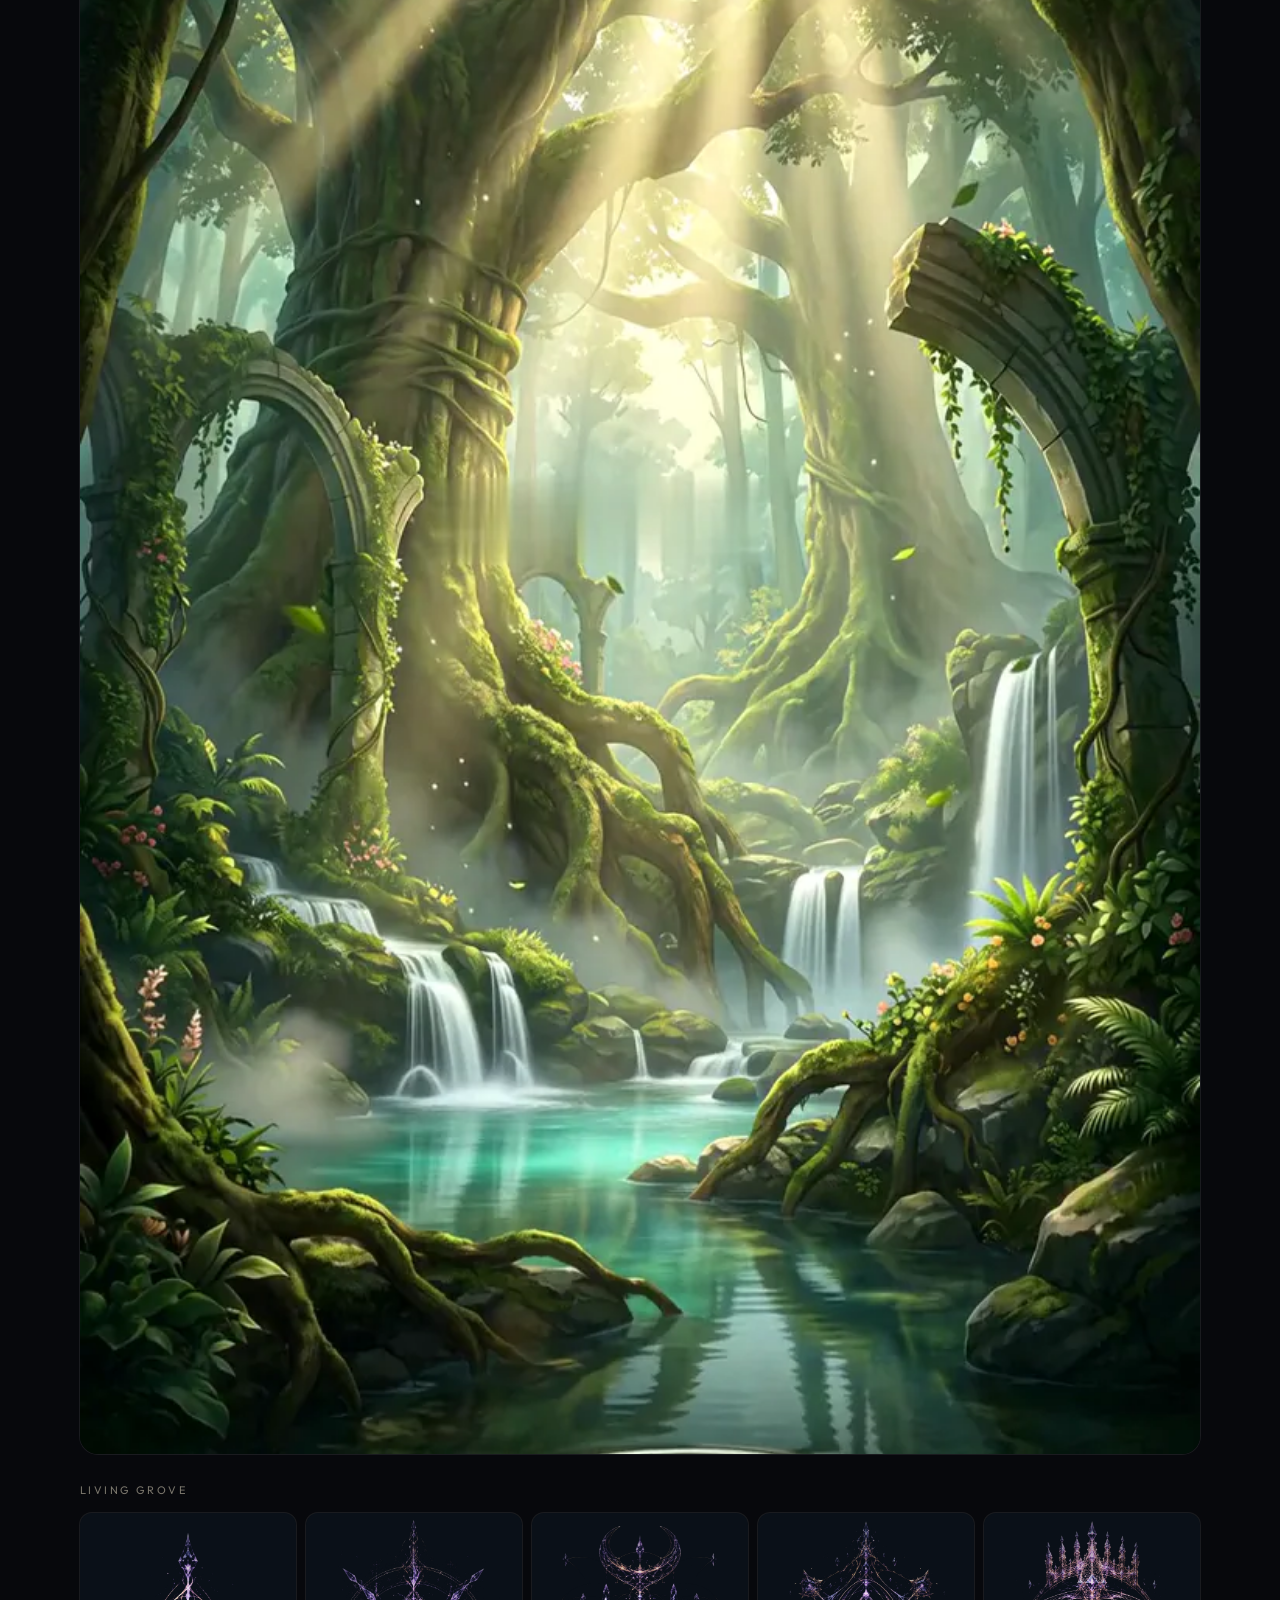
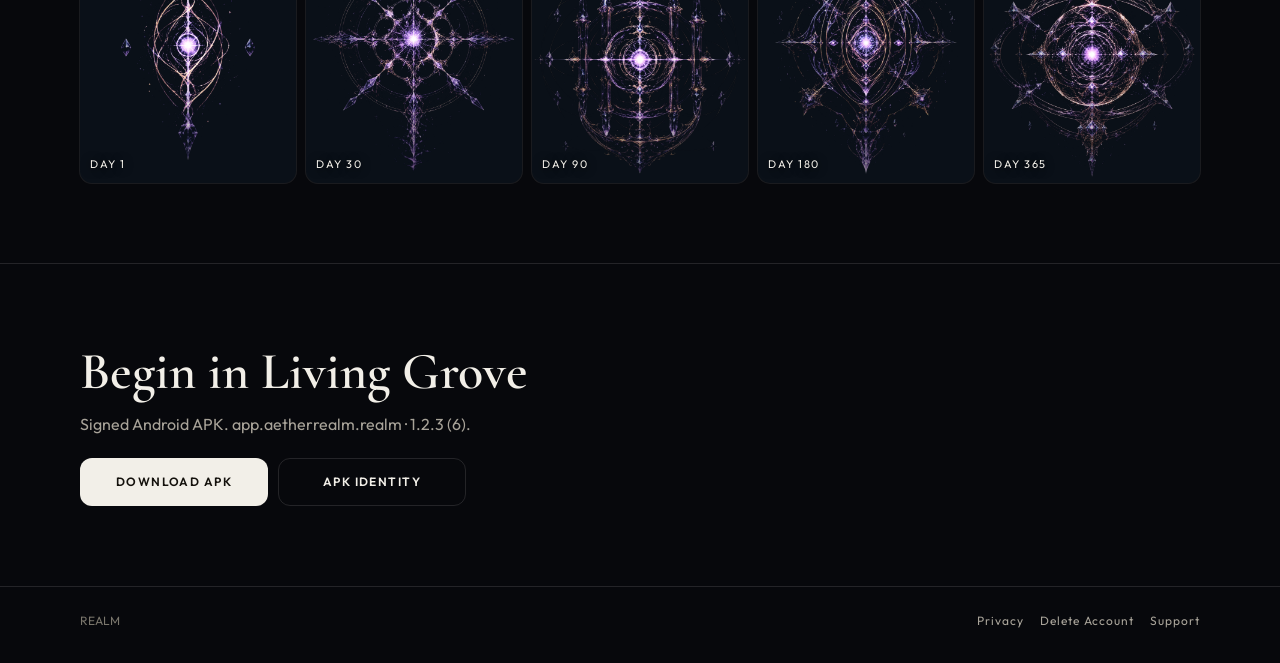
==== commit d3681614: "Rebuild REALM homepage around Living Grove stills" ====
--- a/index.html
+++ b/index.html
@@ -5,7 +5,7 @@
   <meta name="viewport" content="width=device-width, initial-scale=1, viewport-fit=cover">
   <title>REALM — Awaken a brighter you</title>
   <meta name="description" content="Awaken a brighter you. A daily journey built around consistency, progression and a world that evolves with you.">
-  <meta name="theme-color" content="#05070d">
+  <meta name="theme-color" content="#07080c">
   <link rel="canonical" href="https://aetherrealmapp.github.io/">
   <meta property="og:title" content="REALM — Awaken a brighter you">
   <meta property="og:description" content="A daily journey built around consistency, progression and a world that evolves with you.">
@@ -20,7 +20,7 @@
   <link rel="apple-touch-icon" href="./assets/brand/icon-512.png">
   <link rel="preconnect" href="https://fonts.googleapis.com">
   <link rel="preconnect" href="https://fonts.gstatic.com" crossorigin>
-  <link href="https://fonts.googleapis.com/css2?family=Cormorant+Garamond:ital,wght@0,500;0,600;1,500&family=Outfit:wght@400;500;600;700&display=swap" rel="stylesheet">
+  <link href="https://fonts.googleapis.com/css2?family=Cormorant+Garamond:ital,wght@0,500;0,600;1,500;1,600&family=Outfit:wght@400;500;600&display=swap" rel="stylesheet">
   <link rel="stylesheet" href="./assets/site.css">
 </head>
 <body class="home">
@@ -37,9 +37,11 @@
         <a href="#grove" data-en="Living Grove" data-tr="Living Grove">Living Grove</a>
         <a href="./download/" data-en="Download" data-tr="İndir">Download</a>
         <a href="./support/" data-en="Support" data-tr="Destek">Support</a>
+      </nav>
+      <div class="nav-end">
         <button class="lang" type="button" aria-label="Switch language">TR</button>
-      </nav>
-      <button class="menu-btn" type="button" aria-expanded="false" data-en-aria="Open menu" data-tr-aria="Menüyü aç">Menu</button>
+        <button class="menu-btn" type="button" aria-expanded="false" data-en-aria="Open menu" data-tr-aria="Menüyü aç">Menu</button>
+      </div>
     </div>
     <nav class="drawer" aria-label="Mobile">
       <a href="./" aria-current="page" data-en="Home" data-tr="Ana Sayfa">Home</a>
@@ -50,120 +52,131 @@
     </nav>
   </header>
 
-  <section class="hero" id="content">
-    <div class="hero-bg">
-      <img
-        src="./assets/grove/day90.png"
-        alt="Living Grove — Core glowing in turquoise water under a night sky"
-        width="720"
-        height="899"
-        fetchpriority="high"
-        decoding="async">
-    </div>
-    <div class="wrap hero-copy">
-      <h1>REALM</h1>
-      <p class="intent" data-en="Awaken a brighter you." data-tr="Daha parlak bir seni uyandır.">Awaken a brighter you.</p>
-      <p class="lede" data-en="A daily journey built around consistency, progression and a world that evolves with you." data-tr="Süreklilik, ilerleme ve seninle birlikte evrilen bir dünya etrafında kurulu günlük bir yolculuk.">A daily journey built around consistency, progression and a world that evolves with you.</p>
-      <div class="cta-row">
-        <a class="cta cta-primary"
-           data-apk
-           href="https://github.com/AetherRealmApp/realm/releases/download/play-1.2.3-6/REALM-Play-app.aetherrealm.realm-1.2.3%2B6.apk"
-           download="REALM-Play-app.aetherrealm.realm-1.2.3+6.apk"
-           data-en="Download APK"
-           data-tr="APK İndir">Download APK</a>
-        <a class="cta cta-ghost" href="#features" data-en="Explore REALM" data-tr="REALM’i keşfet">Explore REALM</a>
+  <main id="content">
+    <section class="hero">
+      <figure class="poster">
+        <img
+          src="./assets/grove/day365.png"
+          alt="Living Grove — ruins, turquoise water and a night sky"
+          width="720"
+          height="899"
+          fetchpriority="high"
+          decoding="async">
+      </figure>
+      <div class="hero-copy">
+        <h1>REALM</h1>
+        <p class="intent" data-en="Awaken a brighter you." data-tr="Daha parlak bir seni uyandır.">Awaken a brighter you.</p>
+        <p class="lede" data-en="A daily journey built around consistency, progression and a world that evolves with you." data-tr="Süreklilik, ilerleme ve seninle birlikte evrilen bir dünya etrafında kurulu günlük bir yolculuk.">A daily journey built around consistency, progression and a world that evolves with you.</p>
+        <div class="cta-row">
+          <a class="cta cta-primary"
+             data-apk
+             href="https://github.com/AetherRealmApp/realm/releases/download/play-1.2.3-6/REALM-Play-app.aetherrealm.realm-1.2.3%2B6.apk"
+             download="REALM-Play-app.aetherrealm.realm-1.2.3+6.apk"
+             data-en="Download APK"
+             data-tr="APK İndir">Download APK</a>
+          <a class="cta cta-ghost" href="#features" data-en="Explore REALM" data-tr="REALM’i keşfet">Explore REALM</a>
+        </div>
       </div>
-    </div>
-  </section>
+    </section>
 
-  <section class="section path-section" id="features">
-    <div class="wrap">
-      <ol class="path">
-        <li>
-          <h3>AWAKEN</h3>
-          <p data-en="The daily Core awakening ritual. Return, wake the Core, begin a 24-hour cycle." data-tr="Günlük Core uyanış ritüeli. Geri dön, Core’u uyandır, 24 saatlik döngüyü başlat.">The daily Core awakening ritual. Return, wake the Core, begin a 24-hour cycle.</p>
-        </li>
-        <li>
-          <h3>ESSENCE</h3>
-          <p data-en="Progression earned through AWAKEN — the measure of how far your Realm has come." data-tr="AWAKEN ile kazanılan ilerleme — Realm’inin ne kadar yol aldığının ölçüsü.">Progression earned through AWAKEN — the measure of how far your Realm has come.</p>
-        </li>
-        <li>
-          <h3>STREAK</h3>
-          <p data-en="Daily continuity. Your streak is a record of showing up, not a scoreboard." data-tr="Günlük devamlılık. Serin bir skor tablosu değil; gelmiş olmanın kaydı.">Daily continuity. Your streak is a record of showing up, not a scoreboard.</p>
-        </li>
-        <li>
-          <h3>EVOLUTION</h3>
-          <p data-en="As days and milestones accumulate, Aether and the world evolve with you." data-tr="Günler ve kilometre taşları biriktikçe Aether ve dünya seninle evrilir.">As days and milestones accumulate, Aether and the world evolve with you.</p>
-        </li>
-      </ol>
-    </div>
-  </section>
+    <section class="section" id="features">
+      <div class="wrap">
+        <ol class="path">
+          <li>
+            <h3>AWAKEN</h3>
+            <p data-en="The daily Core awakening ritual. Return, wake the Core, begin a 24-hour cycle." data-tr="Günlük Core uyanış ritüeli. Geri dön, Core’u uyandır, 24 saatlik döngüyü başlat.">The daily Core awakening ritual. Return, wake the Core, begin a 24-hour cycle.</p>
+          </li>
+          <li>
+            <h3>ESSENCE</h3>
+            <p data-en="The progression system. Essence is earned through AWAKEN and kept in your history." data-tr="İlerleme sistemi. Essence, AWAKEN ile kazanılır ve geçmişinde tutulur.">The progression system. Essence is earned through AWAKEN and kept in your history.</p>
+          </li>
+          <li>
+            <h3>STREAK</h3>
+            <p data-en="Daily continuity. A record of showing up — not a scoreboard of other people." data-tr="Günlük devamlılık. Başkalarının skor tablosu değil; gelmiş olmanın kaydı.">Daily continuity. A record of showing up — not a scoreboard of other people.</p>
+          </li>
+          <li>
+            <h3>EVOLUTION</h3>
+            <p data-en="As days and milestones accumulate, Aether and the world evolve with you." data-tr="Günler ve kilometre taşları biriktikçe Aether ve dünya seninle evrilir.">As days and milestones accumulate, Aether and the world evolve with you.</p>
+          </li>
+        </ol>
+      </div>
+    </section>
 
-  <section class="grove-section" id="grove">
-    <figure class="grove-hero">
-      <img
-        src="./assets/grove/still.webp"
-        alt="Aether in Living Grove"
-        width="720"
-        height="1280"
-        loading="lazy"
-        decoding="async">
-      <figcaption>
+    <section class="grove-section" id="grove">
+      <div class="wrap">
         <p class="eyebrow">Living Grove</p>
         <h2 data-en="The free starter Realm" data-tr="Ücretsiz başlangıç Realm’i">The free starter Realm</h2>
-        <p data-en="Calm forest, turquoise water, living motion. Every REALM account begins here." data-tr="Sakin orman, turkuaz su, yaşayan hareket. Her REALM hesabı burada başlar.">Calm forest, turquoise water, living motion. Every REALM account begins here.</p>
-      </figcaption>
-    </figure>
-    <div class="wrap grove-lore">
-      <div class="lore-grid">
-        <article class="lore">
-          <h3>DAY</h3>
-          <p data-en="Your day on the REALM journey. The Grove keeps that history." data-tr="REALM yolculuğundaki günün. Grove bu geçmişi tutar.">Your day on the REALM journey. The Grove keeps that history.</p>
-        </article>
-        <article class="lore">
-          <h3>AETHER</h3>
-          <p data-en="Your evolving presence. It changes as days, Essence and milestones accumulate." data-tr="Gelişen varlığın. Günler, Essence ve kilometre taşları biriktikçe değişir.">Your evolving presence. It changes as days, Essence and milestones accumulate.</p>
-        </article>
+        <p class="lead" data-en="Calm forest, turquoise water and living natural motion. Every REALM account begins here." data-tr="Sakin orman, turkuaz su ve yaşayan doğal hareket. Her REALM hesabı burada başlar.">Calm forest, turquoise water and living natural motion. Every REALM account begins here.</p>
+        <figure class="frame">
+          <img
+            src="./assets/grove/day90.png"
+            alt="The Core in Living Grove"
+            width="720"
+            height="899"
+            loading="lazy"
+            decoding="async">
+        </figure>
+        <div class="lore-grid">
+          <article class="lore">
+            <h3>DAY</h3>
+            <p data-en="Your day on the REALM journey. The Grove keeps that history." data-tr="REALM yolculuğundaki günün. Grove bu geçmişi tutar.">Your day on the REALM journey. The Grove keeps that history.</p>
+          </article>
+          <article class="lore">
+            <h3>AETHER</h3>
+            <p data-en="Your evolving presence in the Grove. It changes as days, Essence and milestones accumulate." data-tr="Grove’taki gelişen varlığın. Günler, Essence ve kilometre taşları biriktikçe değişir.">Your evolving presence in the Grove. It changes as days, Essence and milestones accumulate.</p>
+          </article>
+        </div>
+        <figure class="frame aether-frame">
+          <img
+            src="./assets/grove/still.webp"
+            alt="Aether in Living Grove"
+            width="720"
+            height="1280"
+            loading="lazy"
+            decoding="async">
+        </figure>
+        <p class="still-label">Living Grove</p>
+        <div class="still-grid">
+          <figure class="still">
+            <img src="./assets/grove/day1.png" alt="Living Grove, day 1" width="720" height="899" loading="lazy" decoding="async">
+            <figcaption>DAY 1</figcaption>
+          </figure>
+          <figure class="still">
+            <img src="./assets/grove/day30.png" alt="Living Grove, day 30" width="720" height="899" loading="lazy" decoding="async">
+            <figcaption>DAY 30</figcaption>
+          </figure>
+          <figure class="still">
+            <img src="./assets/grove/day90.png" alt="Living Grove, day 90" width="720" height="899" loading="lazy" decoding="async">
+            <figcaption>DAY 90</figcaption>
+          </figure>
+          <figure class="still">
+            <img src="./assets/grove/day180.png" alt="Living Grove, day 180" width="720" height="899" loading="lazy" decoding="async">
+            <figcaption>DAY 180</figcaption>
+          </figure>
+          <figure class="still">
+            <img src="./assets/grove/day365.png" alt="Living Grove, day 365" width="720" height="899" loading="lazy" decoding="async">
+            <figcaption>DAY 365</figcaption>
+          </figure>
+        </div>
       </div>
-      <p class="still-label">Living Grove</p>
-      <div class="film" aria-label="Living Grove across time">
-        <figure class="still">
-          <img src="./assets/grove/day1.png" alt="Living Grove, day 1" width="720" height="899" loading="lazy" decoding="async">
-          <figcaption>DAY 1</figcaption>
-        </figure>
-        <figure class="still">
-          <img src="./assets/grove/day30.png" alt="Living Grove, day 30" width="720" height="899" loading="lazy" decoding="async">
-          <figcaption>DAY 30</figcaption>
-        </figure>
-        <figure class="still">
-          <img src="./assets/grove/day90.png" alt="Living Grove, day 90" width="720" height="899" loading="lazy" decoding="async">
-          <figcaption>DAY 90</figcaption>
-        </figure>
-        <figure class="still">
-          <img src="./assets/grove/day180.png" alt="Living Grove, day 180" width="720" height="899" loading="lazy" decoding="async">
-          <figcaption>DAY 180</figcaption>
-        </figure>
-        <figure class="still">
-          <img src="./assets/grove/day365.png" alt="Living Grove, day 365" width="720" height="899" loading="lazy" decoding="async">
-          <figcaption>DAY 365</figcaption>
-        </figure>
+    </section>
+
+    <section class="section" id="download">
+      <div class="wrap close-cta">
+        <h2 data-en="Begin in Living Grove" data-tr="Living Grove’ta başla">Begin in Living Grove</h2>
+        <p class="lead" data-en="Signed Android APK. app.aetherrealm.realm · 1.2.3 (6)." data-tr="İmzalı Android APK. app.aetherrealm.realm · 1.2.3 (6).">Signed Android APK. app.aetherrealm.realm · 1.2.3 (6).</p>
+        <div class="cta-row">
+          <a class="cta cta-primary"
+             data-apk
+             href="https://github.com/AetherRealmApp/realm/releases/download/play-1.2.3-6/REALM-Play-app.aetherrealm.realm-1.2.3%2B6.apk"
+             download="REALM-Play-app.aetherrealm.realm-1.2.3+6.apk"
+             data-en="Download APK"
+             data-tr="APK İndir">Download APK</a>
+          <a class="cta cta-ghost" href="./download/" data-en="APK identity" data-tr="APK kimliği">APK identity</a>
+        </div>
       </div>
-    </div>
-  </section>
-
-  <section class="section" id="download">
-    <div class="wrap close-cta">
-      <h2 data-en="Begin in Living Grove" data-tr="Living Grove’ta başla">Begin in Living Grove</h2>
-      <div class="cta-row">
-        <a class="cta cta-primary"
-           data-apk
-           href="https://github.com/AetherRealmApp/realm/releases/download/play-1.2.3-6/REALM-Play-app.aetherrealm.realm-1.2.3%2B6.apk"
-           download="REALM-Play-app.aetherrealm.realm-1.2.3+6.apk"
-           data-en="Download APK"
-           data-tr="APK İndir">Download APK</a>
-      </div>
-    </div>
-  </section>
+    </section>
+  </main>
 
   <footer>
     <div class="wrap foot">
--- a/assets/site.css
+++ b/assets/site.css
@@ -1,23 +1,25 @@
 :root {
-  --bg: #05070d;
-  --bg-2: #080b12;
-  --panel: #0d1118;
-  --panel-solid: #10141c;
-  --text: #f3f1ec;
-  --muted: #b7b3a8;
-  --faint: #7d7a72;
-  --line: rgba(243, 241, 236, 0.12);
-  --cyan: #7ad8d0;
+  --bg: #07080c;
+  --bg-2: #0c0e14;
+  --panel: #11141c;
+  --panel-solid: #11141c;
+  --text: #f2efe8;
+  --muted: #a8a399;
+  --faint: #7a766c;
+  --line: rgba(242, 239, 232, 0.12);
+  --cyan: #7ad4cc;
   --water: #3ec6c9;
   --teal: #7ecb8a;
   --gold: #d4b15a;
   --gold-soft: #e6c589;
-  --purple: #c4b5fd;
+  --purple: #b7a8e8;
   --danger: #c9896a;
-  --radius: 16px;
+  --radius: 14px;
+  --radius-sm: 8px;
   --font-display: "Cormorant Garamond", "Times New Roman", serif;
   --font-body: "Outfit", system-ui, sans-serif;
-  --max: 1080px;
+  --max: 1120px;
+  --shadow-border: 0 0 0 1px rgba(255, 255, 255, 0.08);
 }
 
 * { box-sizing: border-box; }
@@ -64,15 +66,9 @@
   position: sticky;
   top: 0;
   z-index: 30;
-  background: rgba(5, 7, 13, 0.72);
-  backdrop-filter: blur(14px);
-}
-.home .site-header {
-  position: absolute;
-  left: 0;
-  right: 0;
-  background: linear-gradient(180deg, rgba(5, 7, 13, 0.55), transparent);
-  backdrop-filter: none;
+  background: color-mix(in srgb, var(--bg) 88%, transparent);
+  backdrop-filter: blur(16px);
+  border-bottom: 1px solid transparent;
 }
 .nav {
   display: flex;
@@ -87,11 +83,10 @@
   align-items: center;
   gap: 10px;
   text-decoration: none;
-  letter-spacing: 0.32em;
+  letter-spacing: 0.28em;
   font-weight: 600;
   font-size: 12px;
   min-height: 44px;
-  text-shadow: 0 1px 12px rgba(0, 0, 0, 0.55);
 }
 .brand img, .brand svg {
   width: 26px;
@@ -101,12 +96,17 @@
 .nav-links {
   display: flex;
   align-items: center;
-  gap: 2px;
+  gap: 4px;
   flex-wrap: wrap;
   justify-content: flex-end;
 }
+.nav-end {
+  display: flex;
+  align-items: center;
+  gap: 4px;
+}
 .nav-links a, .lang, .menu-btn {
-  color: rgba(243, 241, 236, 0.82);
+  color: var(--muted);
   text-decoration: none;
   font-size: 12px;
   letter-spacing: 0.1em;
@@ -124,7 +124,6 @@
   border: 1px solid var(--line);
   border-radius: 999px;
   color: var(--text);
-  margin-left: 6px;
   min-width: 44px;
   justify-content: center;
 }
@@ -133,90 +132,72 @@
   width: 44px;
   justify-content: center;
   flex-direction: column;
-  gap: 6px;
+  gap: 5px;
   font-size: 0;
 }
 .menu-btn::before,
 .menu-btn::after {
   content: "";
   display: block;
-  width: 18px;
+  width: 16px;
   height: 1.5px;
   background: currentColor;
 }
 
 .hero {
-  position: relative;
-  display: grid;
-  align-items: end;
+  display: grid;
+  gap: 28px;
+  width: min(var(--max), calc(100% - 32px));
+  margin: 0 auto;
+  padding: 20px 0 48px;
+}
+.poster {
+  margin: 0;
+  border-radius: 18px;
   overflow: hidden;
-  isolation: isolate;
-  min-height: 100svh;
-}
-.hero-bg {
-  position: absolute;
-  inset: 0;
-  z-index: -2;
-  background: #05070d;
-}
-.hero-bg img {
-  position: absolute;
-  inset: 0;
+  box-shadow: var(--shadow-border), 0 24px 80px rgba(0, 0, 0, 0.45);
+  background: #05060a;
+}
+.poster img {
   width: 100%;
-  height: 100%;
+  height: auto;
+  aspect-ratio: 720 / 899;
   object-fit: cover;
-  object-position: center 58%;
-}
-.hero-bg::before {
-  content: "";
-  position: absolute;
-  inset: 0;
-  background:
-    linear-gradient(180deg,
-      rgba(5, 7, 13, 0.42) 0%,
-      rgba(5, 7, 13, 0.08) 16%,
-      rgba(5, 7, 13, 0.00) 38%,
-      rgba(5, 7, 13, 0.18) 62%,
-      rgba(5, 7, 13, 0.72) 86%,
-      var(--bg) 100%);
-  pointer-events: none;
-}
-.hero-copy {
-  padding: 0 0 calc(28px + env(safe-area-inset-bottom));
-  max-width: 720px;
-}
+  object-position: center 46%;
+  outline: 1px solid rgba(122, 212, 204, 0.18);
+  outline-offset: -1px;
+}
+.hero-copy { min-width: 0; }
 .eyebrow {
   color: var(--cyan);
   font-size: 11px;
-  letter-spacing: 0.28em;
+  letter-spacing: 0.26em;
   text-transform: uppercase;
-  margin: 0 0 12px;
+  margin: 0 0 10px;
 }
 .hero h1 {
   font-family: var(--font-display);
-  font-size: clamp(64px, 22vw, 140px);
-  line-height: 0.82;
-  letter-spacing: 0.08em;
-  margin: 0 0 8px;
+  font-size: clamp(56px, 16vw, 104px);
+  line-height: 0.88;
+  letter-spacing: 0.06em;
+  margin: 0 0 10px;
   font-weight: 600;
   max-width: 100%;
-  text-shadow: 0 8px 40px rgba(0, 0, 0, 0.45);
 }
 .intent {
   font-family: var(--font-display);
-  font-size: clamp(22px, 5.8vw, 36px);
+  font-size: clamp(24px, 6vw, 36px);
   font-style: italic;
   font-weight: 500;
-  margin: 0 0 12px;
-  line-height: 1.15;
-  text-shadow: 0 2px 18px rgba(0, 0, 0, 0.45);
+  margin: 0 0 14px;
+  line-height: 1.2;
 }
 .lede {
-  color: rgba(243, 241, 236, 0.78);
-  font-size: 15px;
-  max-width: 28em;
-  margin: 0 0 22px;
-  line-height: 1.5;
+  color: var(--muted);
+  font-size: 16px;
+  max-width: 32em;
+  margin: 0 0 24px;
+  line-height: 1.55;
 }
 .cta-row {
   display: flex;
@@ -231,26 +212,27 @@
   min-height: 48px;
   min-width: 0;
   padding: 14px 22px;
-  border-radius: 999px;
+  border-radius: 12px;
   text-decoration: none;
   font-size: 12px;
   font-weight: 600;
-  letter-spacing: 0.14em;
+  letter-spacing: 0.12em;
   text-transform: uppercase;
   border: 1px solid transparent;
   transition: transform 150ms ease-out, filter 150ms ease-out, background 150ms ease-out, border-color 150ms ease-out;
 }
-.cta:active { transform: scale(0.96); }
+.cta:active { transform: scale(0.98); }
 .cta-primary {
-  background: #f3f1ec;
+  background: var(--text);
   color: #14110c;
 }
 .cta-primary:hover { filter: brightness(1.05); }
 .cta-ghost {
-  border-color: rgba(243, 241, 236, 0.28);
+  border-color: var(--line);
   color: var(--text);
-  background: rgba(5, 7, 13, 0.28);
-}
+  background: transparent;
+}
+.cta-ghost:hover { border-color: rgba(122, 212, 204, 0.45); }
 .cta[aria-disabled="true"], .cta.blocked {
   opacity: 0.55;
   pointer-events: none;
@@ -264,41 +246,45 @@
 }
 
 .section {
-  padding: 64px 0;
+  padding: 56px 0;
+  border-top: 1px solid var(--line);
 }
 .section h2,
-.grove-hero h2,
-.close-cta h2 {
-  font-family: var(--font-display);
-  font-size: clamp(30px, 8vw, 52px);
+.close-cta h2,
+.grove-section h2 {
+  font-family: var(--font-display);
+  font-size: clamp(32px, 7vw, 52px);
   line-height: 1.08;
   margin: 0 0 12px;
   font-weight: 600;
 }
-.lead { color: var(--muted); max-width: 640px; margin: 0; }
+.lead { color: var(--muted); max-width: 36em; margin: 0; }
 
 .path {
   list-style: none;
   margin: 0;
   padding: 0;
+  display: grid;
+  gap: 0;
 }
 .path li {
-  padding: 22px 0;
+  padding: 24px 0;
   border-top: 1px solid var(--line);
 }
 .path li:last-child { border-bottom: 1px solid var(--line); }
 .path h3 {
-  margin: 0 0 6px;
-  letter-spacing: 0.22em;
-  font-size: 13px;
+  margin: 0 0 8px;
+  font-family: var(--font-display);
+  font-size: clamp(28px, 6vw, 40px);
+  letter-spacing: 0.04em;
   font-weight: 600;
-  color: var(--cyan);
+  line-height: 1;
 }
 .path p {
   margin: 0;
   color: var(--muted);
   font-size: 16px;
-  max-width: 36em;
+  max-width: 34em;
 }
 
 .feature-grid {
@@ -309,7 +295,7 @@
 }
 .feature {
   background: var(--panel);
-  border: 1px solid var(--line);
+  box-shadow: var(--shadow-border);
   border-radius: var(--radius);
   padding: 22px 20px;
 }
@@ -339,10 +325,9 @@
 
 .card {
   background: var(--panel);
-  border: 1px solid var(--line);
+  box-shadow: var(--shadow-border);
   border-radius: var(--radius);
   padding: 22px;
-  box-shadow: 0 0 0 1px rgba(255, 255, 255, 0.04);
 }
 .card h3 {
   margin: 8px 0 8px;
@@ -391,43 +376,44 @@
 }
 .step p { margin: 0; color: var(--muted); }
 
-.grove-section { padding: 0 0 48px; }
+.grove-section {
+  padding: 56px 0 48px;
+  border-top: 1px solid var(--line);
+}
+.grove-section .lead { margin-bottom: 24px; }
+.frame {
+  margin: 0 0 28px;
+  border-radius: 18px;
+  overflow: hidden;
+  box-shadow: var(--shadow-border);
+  background: #05060a;
+}
+.frame img {
+  width: 100%;
+  height: auto;
+  aspect-ratio: 720 / 899;
+  object-fit: cover;
+  object-position: center 48%;
+}
+.aether-frame img {
+  aspect-ratio: 3 / 4;
+  object-position: center 30%;
+}
 .grove-hero {
   position: relative;
-  margin: 0;
-  min-height: 72svh;
-  overflow: hidden;
-  background: #07090c;
+  margin: 0 0 28px;
 }
 .grove-hero img {
   width: 100%;
-  height: 72svh;
-  object-fit: cover;
-  object-position: center 28%;
-}
-.grove-hero figcaption {
-  position: absolute;
-  left: 0;
-  right: 0;
-  bottom: 0;
-  padding: 28px 16px 32px;
-  background: linear-gradient(180deg, transparent, rgba(5, 7, 13, 0.88) 70%);
-  width: min(var(--max), calc(100% - 0px));
-}
-.grove-hero figcaption .wrap,
-.grove-hero h2,
-.grove-hero p { max-width: min(var(--max), calc(100% - 32px)); margin-left: auto; margin-right: auto; }
-.grove-hero .eyebrow { margin-left: auto; margin-right: auto; width: min(var(--max), calc(100% - 32px)); }
-.grove-hero h2 { margin-top: 0; }
-.grove-hero figcaption > p:last-child {
-  color: var(--muted);
-  margin: 0 auto;
-}
-.grove-lore { margin-top: 28px; }
+  height: auto;
+  border-radius: 18px;
+}
+.grove-hero figcaption { margin-top: 16px; }
 .lore-grid {
   display: grid;
   grid-template-columns: 1fr;
   gap: 0;
+  margin-bottom: 28px;
 }
 .lore {
   padding: 20px 0;
@@ -435,15 +421,16 @@
 }
 .lore h3 {
   margin: 0 0 6px;
-  letter-spacing: 0.2em;
-  font-size: 12px;
-  color: var(--cyan);
+  font-family: var(--font-display);
+  letter-spacing: 0.08em;
+  font-size: 22px;
+  font-weight: 600;
 }
 .lore p { margin: 0; color: var(--muted); }
 .lore-grid .lore:last-child { border-bottom: 1px solid var(--line); }
 
 .still-label {
-  margin: 28px 0 12px;
+  margin: 8px 0 14px;
   letter-spacing: 0.22em;
   text-transform: uppercase;
   font-size: 11px;
@@ -456,22 +443,24 @@
   overflow-x: auto;
   scroll-snap-type: x mandatory;
   -webkit-overflow-scrolling: touch;
-  margin: 0 -16px;
-  padding: 0 16px 12px;
+  padding-bottom: 12px;
   scrollbar-width: none;
 }
 .film::-webkit-scrollbar { display: none; }
+
+.still-grid {
+  display: grid;
+  grid-template-columns: 1fr 1fr;
+  gap: 10px;
+}
 .still {
   position: relative;
   overflow: hidden;
   border-radius: 12px;
   background: #0a1018;
   margin: 0;
-  flex: 0 0 72%;
-  aspect-ratio: 3 / 4;
-  scroll-snap-align: start;
-  outline: 1px solid rgba(255, 255, 255, 0.08);
-  outline-offset: -1px;
+  aspect-ratio: 720 / 899;
+  box-shadow: var(--shadow-border);
 }
 .still img {
   width: 100%;
@@ -484,20 +473,9 @@
   left: 10px;
   bottom: 10px;
   font-size: 11px;
-  letter-spacing: 0.16em;
+  letter-spacing: 0.14em;
   color: var(--text);
-  text-shadow: 0 1px 8px #000;
-}
-.still-grid {
-  display: grid;
-  grid-template-columns: 1fr 1fr;
-  gap: 10px;
-  margin-top: 8px;
-}
-.still-grid .still {
-  flex: none;
-  width: 100%;
-  aspect-ratio: 720 / 899;
+  text-shadow: 0 1px 10px #000;
 }
 .still-grid .still:last-child { grid-column: 1 / -1; }
 .caption-note {
@@ -513,9 +491,9 @@
   align-items: center;
 }
 .aether-orb {
-  border-radius: 20px;
+  border-radius: 18px;
   overflow: hidden;
-  border: 1px solid var(--line);
+  box-shadow: var(--shadow-border);
   min-height: 220px;
   background: #07090c center/cover no-repeat;
 }
@@ -526,13 +504,12 @@
   object-fit: cover;
 }
 
-.close-cta { text-align: left; }
 .close-cta .cta-row { margin-top: 22px; }
 
 .play-box, .notice {
   margin-top: 22px;
   padding: 18px 20px;
-  border: 1px solid var(--line);
+  box-shadow: var(--shadow-border);
   border-radius: 16px;
   background: var(--panel);
   color: var(--muted);
@@ -574,7 +551,7 @@
 
 footer {
   border-top: 1px solid var(--line);
-  padding: 20px 0 calc(24px + env(safe-area-inset-bottom));
+  padding: 12px 0 calc(20px + env(safe-area-inset-bottom));
   color: var(--faint);
   font-size: 12px;
 }
@@ -601,16 +578,25 @@
 @media (min-width: 560px) {
   .feature-grid { grid-template-columns: 1fr 1fr; }
   .grid-2 { grid-template-columns: 1fr 1fr; }
-  .lore-grid { grid-template-columns: 1fr 1fr; gap: 24px; }
+  .lore-grid { grid-template-columns: 1fr 1fr; gap: 0 32px; }
   .lore-grid .lore { border-bottom: 1px solid var(--line); }
   .still-grid { grid-template-columns: repeat(3, 1fr); }
   .still-grid .still:last-child { grid-column: auto; }
-  .still { flex-basis: 42%; }
-}
-
-@media (min-width: 760px) {
-  .hero-copy { padding-bottom: 56px; }
-  .cta { min-width: 200px; }
+  .path { grid-template-columns: 1fr 1fr; gap: 0 40px; }
+  .path li { border-bottom: 1px solid var(--line); }
+}
+
+@media (min-width: 900px) {
+  .hero {
+    grid-template-columns: 0.92fr 1.08fr;
+    align-items: center;
+    gap: 56px;
+    min-height: calc(100svh - 60px);
+    padding: 32px 0 56px;
+    width: min(var(--max), calc(100% - 48px));
+  }
+  .hero h1 { font-size: clamp(72px, 8vw, 112px); }
+  .cta { min-width: 188px; }
   .step {
     grid-template-columns: 88px 1fr;
     gap: 18px;
@@ -619,12 +605,8 @@
   .still-grid { grid-template-columns: repeat(5, 1fr); }
   .premium-hero { grid-template-columns: 1.1fr 0.9fr; }
   .aether-orb { min-height: 280px; }
-  .section { padding: 88px 0; }
+  .section, .grove-section { padding: 80px 0; }
   .wrap { width: min(var(--max), calc(100% - 48px)); }
-  .path { max-width: 720px; }
-  .still { flex-basis: 220px; }
-  .film { margin: 0; padding: 0 0 12px; }
-  .grove-hero figcaption { padding: 48px 0 56px; }
 }
 
 @media (max-width: 760px) {
@@ -635,7 +617,7 @@
     position: absolute;
     left: 0;
     right: 0;
-    background: rgba(5, 7, 13, 0.96);
+    background: rgba(7, 8, 12, 0.98);
     border-bottom: 1px solid var(--line);
     padding: 8px 18px 18px;
   }
@@ -651,8 +633,8 @@
     color: var(--text);
     border-top: 1px solid var(--line);
   }
-  .cta { flex: 1 1 140px; }
-  .hero h1 { letter-spacing: 0.06em; }
+  .cta { flex: 1 1 140px; letter-spacing: 0.08em; padding: 14px 16px; }
+  .hero h1 { letter-spacing: 0.04em; }
 }
 
 @media (prefers-reduced-motion: reduce) {
@@ -671,7 +653,7 @@
 .delete-form {
   margin-top: 18px;
   padding: 20px;
-  border: 1px solid var(--line);
+  box-shadow: var(--shadow-border);
   border-radius: 16px;
   background: var(--panel);
   display: grid;
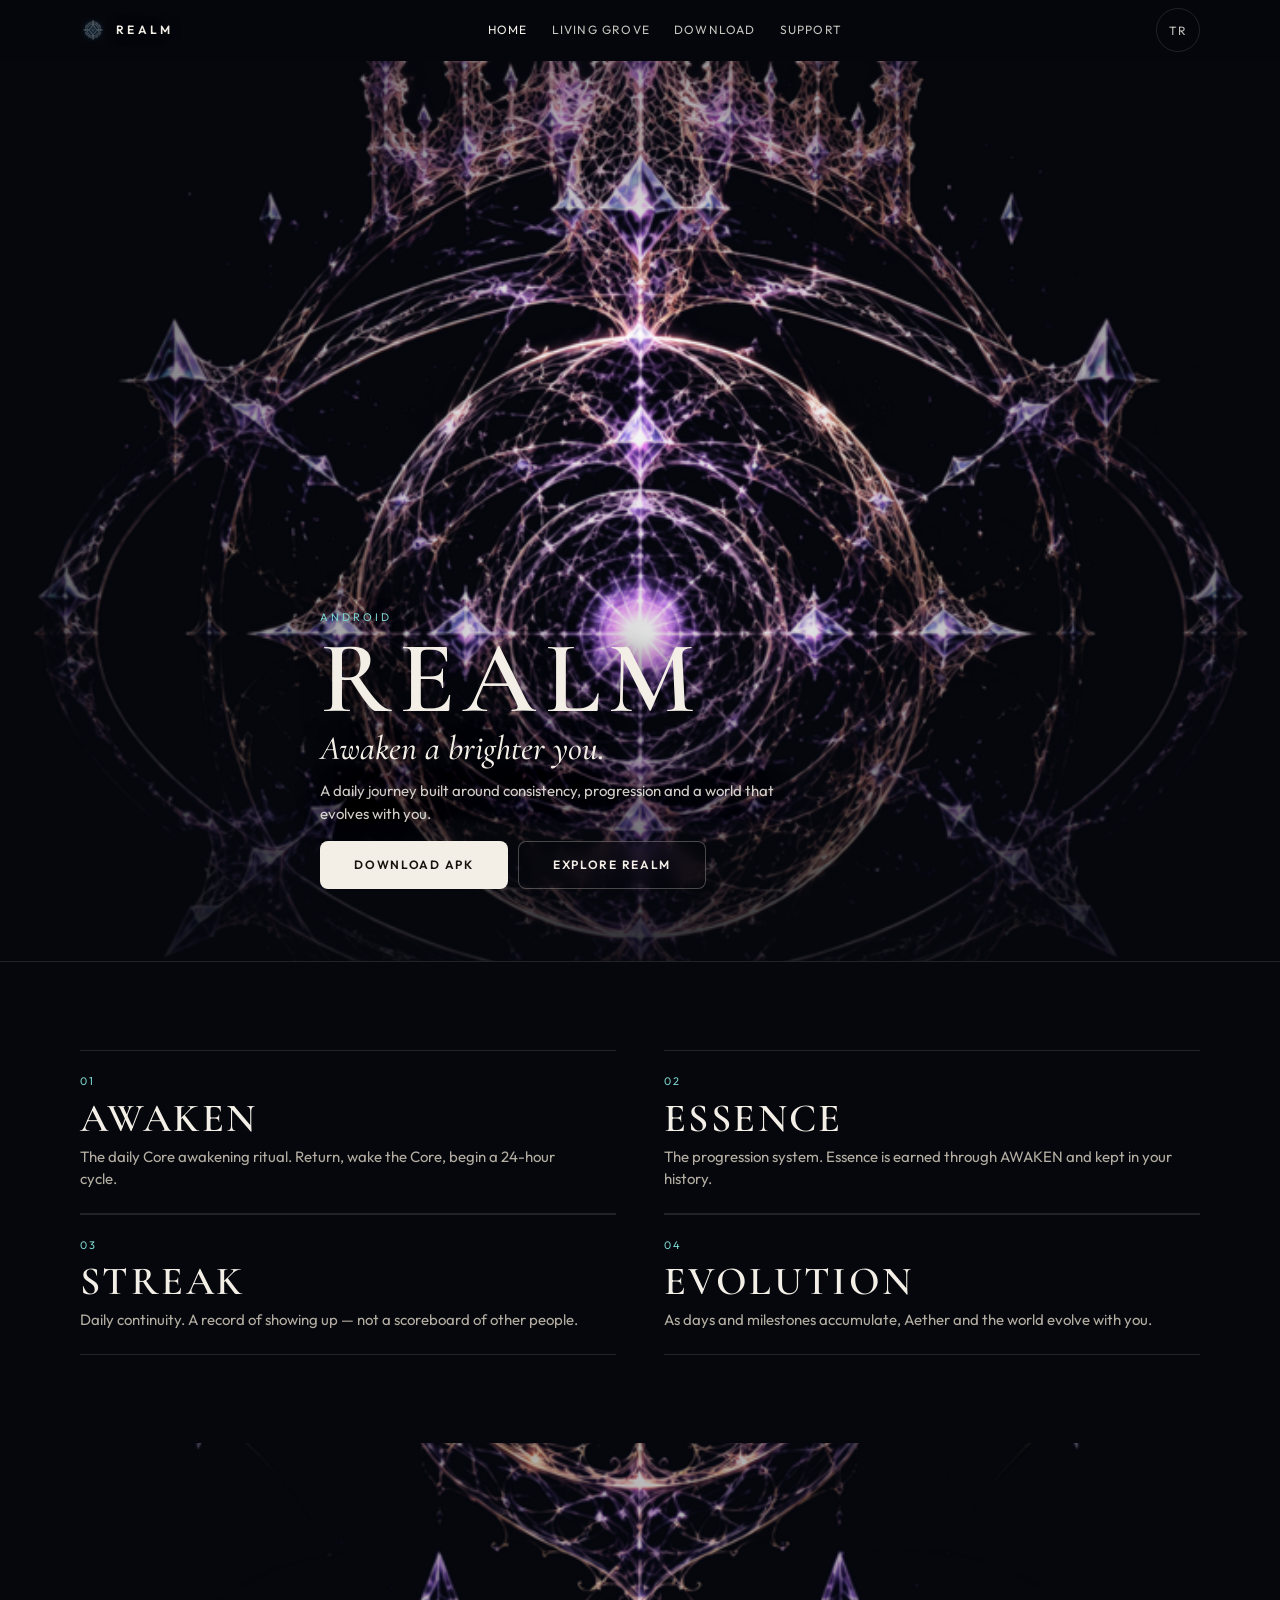
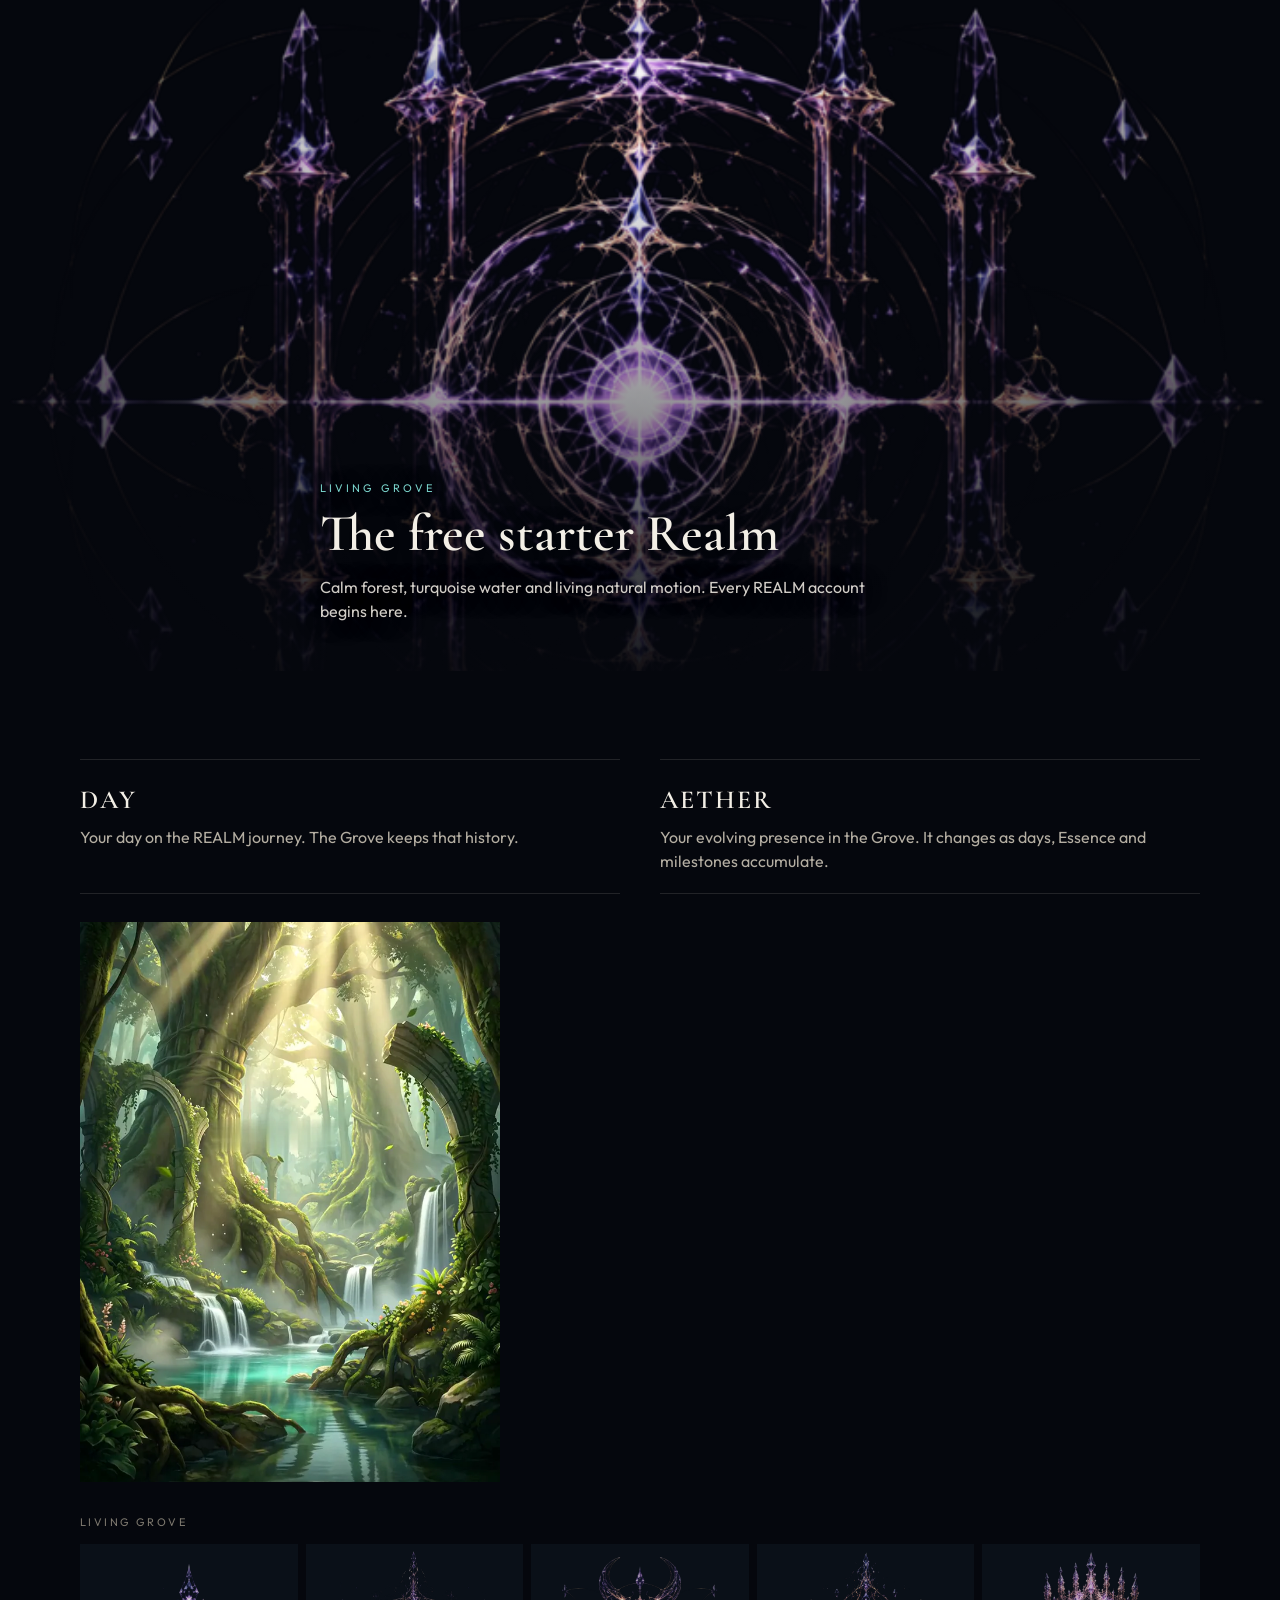
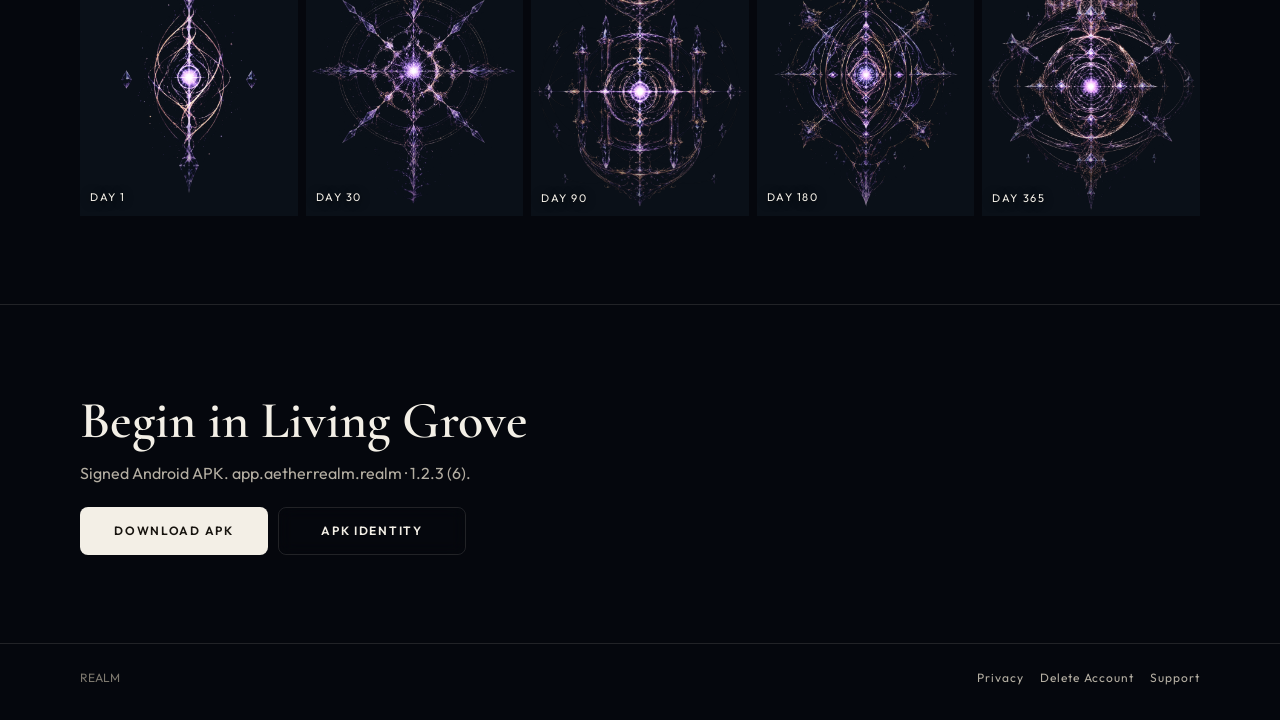
==== commit 29cb7b19: "Make REALM homepage a cinematic full-bleed Living Grove title screen" ====
--- a/index.html
+++ b/index.html
@@ -5,7 +5,7 @@
   <meta name="viewport" content="width=device-width, initial-scale=1, viewport-fit=cover">
   <title>REALM — Awaken a brighter you</title>
   <meta name="description" content="Awaken a brighter you. A daily journey built around consistency, progression and a world that evolves with you.">
-  <meta name="theme-color" content="#07080c">
+  <meta name="theme-color" content="#05070d">
   <link rel="canonical" href="https://aetherrealmapp.github.io/">
   <meta property="og:title" content="REALM — Awaken a brighter you">
   <meta property="og:description" content="A daily journey built around consistency, progression and a world that evolves with you.">
@@ -54,16 +54,17 @@
 
   <main id="content">
     <section class="hero">
-      <figure class="poster">
+      <div class="hero-bg">
         <img
           src="./assets/grove/day365.png"
-          alt="Living Grove — ruins, turquoise water and a night sky"
+          alt=""
           width="720"
           height="899"
           fetchpriority="high"
           decoding="async">
-      </figure>
-      <div class="hero-copy">
+      </div>
+      <div class="wrap hero-copy">
+        <p class="eyebrow" data-en="Android" data-tr="Android">Android</p>
         <h1>REALM</h1>
         <p class="intent" data-en="Awaken a brighter you." data-tr="Daha parlak bir seni uyandır.">Awaken a brighter you.</p>
         <p class="lede" data-en="A daily journey built around consistency, progression and a world that evolves with you." data-tr="Süreklilik, ilerleme ve seninle birlikte evrilen bir dünya etrafında kurulu günlük bir yolculuk.">A daily journey built around consistency, progression and a world that evolves with you.</p>
@@ -83,18 +84,22 @@
       <div class="wrap">
         <ol class="path">
           <li>
+            <span>01</span>
             <h3>AWAKEN</h3>
             <p data-en="The daily Core awakening ritual. Return, wake the Core, begin a 24-hour cycle." data-tr="Günlük Core uyanış ritüeli. Geri dön, Core’u uyandır, 24 saatlik döngüyü başlat.">The daily Core awakening ritual. Return, wake the Core, begin a 24-hour cycle.</p>
           </li>
           <li>
+            <span>02</span>
             <h3>ESSENCE</h3>
             <p data-en="The progression system. Essence is earned through AWAKEN and kept in your history." data-tr="İlerleme sistemi. Essence, AWAKEN ile kazanılır ve geçmişinde tutulur.">The progression system. Essence is earned through AWAKEN and kept in your history.</p>
           </li>
           <li>
+            <span>03</span>
             <h3>STREAK</h3>
             <p data-en="Daily continuity. A record of showing up — not a scoreboard of other people." data-tr="Günlük devamlılık. Başkalarının skor tablosu değil; gelmiş olmanın kaydı.">Daily continuity. A record of showing up — not a scoreboard of other people.</p>
           </li>
           <li>
+            <span>04</span>
             <h3>EVOLUTION</h3>
             <p data-en="As days and milestones accumulate, Aether and the world evolve with you." data-tr="Günler ve kilometre taşları biriktikçe Aether ve dünya seninle evrilir.">As days and milestones accumulate, Aether and the world evolve with you.</p>
           </li>
@@ -102,20 +107,25 @@
       </div>
     </section>
 
-    <section class="grove-section" id="grove">
-      <div class="wrap">
+    <section class="chapter" id="grove">
+      <div class="chapter-bg">
+        <img
+          src="./assets/grove/day90.png"
+          alt="Living Grove — the Core over turquoise water"
+          width="720"
+          height="899"
+          loading="lazy"
+          decoding="async">
+      </div>
+      <div class="wrap chapter-copy">
         <p class="eyebrow">Living Grove</p>
         <h2 data-en="The free starter Realm" data-tr="Ücretsiz başlangıç Realm’i">The free starter Realm</h2>
         <p class="lead" data-en="Calm forest, turquoise water and living natural motion. Every REALM account begins here." data-tr="Sakin orman, turkuaz su ve yaşayan doğal hareket. Her REALM hesabı burada başlar.">Calm forest, turquoise water and living natural motion. Every REALM account begins here.</p>
-        <figure class="frame">
-          <img
-            src="./assets/grove/day90.png"
-            alt="The Core in Living Grove"
-            width="720"
-            height="899"
-            loading="lazy"
-            decoding="async">
-        </figure>
+      </div>
+    </section>
+
+    <section class="section grove-body">
+      <div class="wrap">
         <div class="lore-grid">
           <article class="lore">
             <h3>DAY</h3>
@@ -126,7 +136,8 @@
             <p data-en="Your evolving presence in the Grove. It changes as days, Essence and milestones accumulate." data-tr="Grove’taki gelişen varlığın. Günler, Essence ve kilometre taşları biriktikçe değişir.">Your evolving presence in the Grove. It changes as days, Essence and milestones accumulate.</p>
           </article>
         </div>
-        <figure class="frame aether-frame">
+
+        <figure class="portrait">
           <img
             src="./assets/grove/still.webp"
             alt="Aether in Living Grove"
@@ -135,6 +146,7 @@
             loading="lazy"
             decoding="async">
         </figure>
+
         <p class="still-label">Living Grove</p>
         <div class="still-grid">
           <figure class="still">
--- a/assets/site.css
+++ b/assets/site.css
@@ -1,12 +1,12 @@
 :root {
-  --bg: #07080c;
-  --bg-2: #0c0e14;
-  --panel: #11141c;
-  --panel-solid: #11141c;
-  --text: #f2efe8;
-  --muted: #a8a399;
-  --faint: #7a766c;
-  --line: rgba(242, 239, 232, 0.12);
+  --bg: #05070d;
+  --bg-2: #080a10;
+  --panel: #10141c;
+  --panel-solid: #10141c;
+  --text: #f3efe6;
+  --muted: #b4aea2;
+  --faint: #7d786e;
+  --line: rgba(243, 239, 230, 0.12);
   --cyan: #7ad4cc;
   --water: #3ec6c9;
   --teal: #7ecb8a;
@@ -14,8 +14,7 @@
   --gold-soft: #e6c589;
   --purple: #b7a8e8;
   --danger: #c9896a;
-  --radius: 14px;
-  --radius-sm: 8px;
+  --radius: 10px;
   --font-display: "Cormorant Garamond", "Times New Roman", serif;
   --font-body: "Outfit", system-ui, sans-serif;
   --max: 1120px;
@@ -66,9 +65,12 @@
   position: sticky;
   top: 0;
   z-index: 30;
-  background: color-mix(in srgb, var(--bg) 88%, transparent);
+  background: rgba(5, 7, 13, 0.72);
   backdrop-filter: blur(16px);
   border-bottom: 1px solid transparent;
+}
+.home .site-header:has(.drawer.open) {
+  background: rgba(5, 7, 13, 0.96);
 }
 .nav {
   display: flex;
@@ -87,6 +89,7 @@
   font-weight: 600;
   font-size: 12px;
   min-height: 44px;
+  text-shadow: 0 1px 12px rgba(0, 0, 0, 0.55);
 }
 .brand img, .brand svg {
   width: 26px;
@@ -119,6 +122,7 @@
   border: 0;
   white-space: nowrap;
 }
+.home .nav-links a, .home .lang, .home .menu-btn { color: rgba(243, 239, 230, 0.82); }
 .nav-links a[aria-current="page"], .nav-links a:hover { color: var(--text); }
 .lang {
   border: 1px solid var(--line);
@@ -145,60 +149,79 @@
 }
 
 .hero {
-  display: grid;
-  gap: 28px;
-  width: min(var(--max), calc(100% - 32px));
-  margin: 0 auto;
-  padding: 20px 0 48px;
-}
-.poster {
-  margin: 0;
-  border-radius: 18px;
+  position: relative;
+  min-height: 100svh;
+  display: flex;
+  align-items: flex-end;
   overflow: hidden;
-  box-shadow: var(--shadow-border), 0 24px 80px rgba(0, 0, 0, 0.45);
-  background: #05060a;
-}
-.poster img {
+  isolation: isolate;
+}
+.hero-bg {
+  position: absolute;
+  inset: 0;
+  z-index: -2;
+  background: #05070d;
+}
+.hero-bg img {
+  position: absolute;
+  inset: 0;
   width: 100%;
-  height: auto;
-  aspect-ratio: 720 / 899;
+  height: 100%;
   object-fit: cover;
-  object-position: center 46%;
-  outline: 1px solid rgba(122, 212, 204, 0.18);
-  outline-offset: -1px;
-}
-.hero-copy { min-width: 0; }
+  object-position: 50% 34%;
+}
+.hero-bg::after {
+  content: "";
+  position: absolute;
+  inset: 0;
+  background:
+    linear-gradient(180deg,
+      rgba(5, 7, 13, 0.28) 0%,
+      rgba(5, 7, 13, 0.04) 22%,
+      rgba(5, 7, 13, 0.00) 42%,
+      rgba(5, 7, 13, 0.28) 68%,
+      rgba(5, 7, 13, 0.88) 100%);
+  pointer-events: none;
+}
+.hero-copy {
+  position: relative;
+  padding: 0 0 calc(20px + env(safe-area-inset-bottom));
+  max-width: 640px;
+  text-shadow: 0 2px 28px rgba(0, 0, 0, 0.55);
+}
 .eyebrow {
   color: var(--cyan);
   font-size: 11px;
-  letter-spacing: 0.26em;
+  letter-spacing: 0.28em;
   text-transform: uppercase;
   margin: 0 0 10px;
 }
 .hero h1 {
   font-family: var(--font-display);
-  font-size: clamp(56px, 16vw, 104px);
-  line-height: 0.88;
-  letter-spacing: 0.06em;
-  margin: 0 0 10px;
+  font-size: clamp(56px, 15vw, 120px);
+  line-height: 0.84;
+  letter-spacing: 0.08em;
+  margin: 0 0 8px;
   font-weight: 600;
   max-width: 100%;
 }
 .intent {
   font-family: var(--font-display);
-  font-size: clamp(24px, 6vw, 36px);
+  font-size: clamp(20px, 5vw, 34px);
   font-style: italic;
   font-weight: 500;
-  margin: 0 0 14px;
+  margin: 0 0 10px;
   line-height: 1.2;
 }
 .lede {
-  color: var(--muted);
-  font-size: 16px;
+  color: rgba(243, 239, 230, 0.82);
+  font-size: 15px;
   max-width: 32em;
-  margin: 0 0 24px;
-  line-height: 1.55;
-}
+  margin: 0 0 16px;
+  line-height: 1.5;
+}
+.hero .lede { color: rgba(243, 239, 230, 0.86); }
+
 .cta-row {
   display: flex;
   flex-wrap: wrap;
@@ -212,27 +235,29 @@
   min-height: 48px;
   min-width: 0;
   padding: 14px 22px;
-  border-radius: 12px;
+  border-radius: 8px;
   text-decoration: none;
   font-size: 12px;
   font-weight: 600;
-  letter-spacing: 0.12em;
+  letter-spacing: 0.14em;
   text-transform: uppercase;
   border: 1px solid transparent;
+  text-shadow: none;
   transition: transform 150ms ease-out, filter 150ms ease-out, background 150ms ease-out, border-color 150ms ease-out;
 }
-.cta:active { transform: scale(0.98); }
+.cta:active { transform: scale(0.97); }
 .cta-primary {
   background: var(--text);
-  color: #14110c;
+  color: #16130e;
 }
 .cta-primary:hover { filter: brightness(1.05); }
 .cta-ghost {
-  border-color: var(--line);
+  border-color: rgba(243, 239, 230, 0.28);
   color: var(--text);
-  background: transparent;
-}
-.cta-ghost:hover { border-color: rgba(122, 212, 204, 0.45); }
+  background: rgba(5, 7, 13, 0.28);
+  backdrop-filter: blur(8px);
+}
+.cta-ghost:hover { border-color: rgba(122, 212, 204, 0.55); }
 .cta[aria-disabled="true"], .cta.blocked {
   opacity: 0.55;
   pointer-events: none;
@@ -246,11 +271,12 @@
 }
 
 .section {
-  padding: 56px 0;
+  padding: 64px 0;
   border-top: 1px solid var(--line);
 }
 .section h2,
 .close-cta h2,
+.chapter-copy h2,
 .grove-section h2 {
   font-family: var(--font-display);
   font-size: clamp(32px, 7vw, 52px);
@@ -268,22 +294,29 @@
   gap: 0;
 }
 .path li {
-  padding: 24px 0;
+  padding: 22px 0;
   border-top: 1px solid var(--line);
 }
 .path li:last-child { border-bottom: 1px solid var(--line); }
+.path li span {
+  display: block;
+  font-size: 11px;
+  letter-spacing: 0.22em;
+  color: var(--cyan);
+  margin-bottom: 8px;
+}
 .path h3 {
   margin: 0 0 8px;
   font-family: var(--font-display);
-  font-size: clamp(28px, 6vw, 40px);
-  letter-spacing: 0.04em;
+  font-size: clamp(28px, 7vw, 40px);
+  letter-spacing: 0.06em;
   font-weight: 600;
   line-height: 1;
 }
 .path p {
   margin: 0;
   color: var(--muted);
-  font-size: 16px;
+  font-size: 15px;
   max-width: 34em;
 }
 
@@ -376,39 +409,78 @@
 }
 .step p { margin: 0; color: var(--muted); }
 
+.chapter {
+  position: relative;
+  min-height: 86svh;
+  display: flex;
+  align-items: flex-end;
+  overflow: hidden;
+  isolation: isolate;
+}
+.chapter-bg {
+  position: absolute;
+  inset: 0;
+  z-index: -2;
+  background: #05070d;
+}
+.chapter-bg img {
+  width: 100%;
+  height: 100%;
+  object-fit: cover;
+  object-position: 50% 42%;
+}
+.chapter-bg::after {
+  content: "";
+  position: absolute;
+  inset: 0;
+  background:
+    linear-gradient(180deg,
+      rgba(5, 7, 13, 0.15) 0%,
+      rgba(5, 7, 13, 0.00) 35%,
+      rgba(5, 7, 13, 0.45) 70%,
+      rgba(5, 7, 13, 0.92) 100%);
+  pointer-events: none;
+}
+.chapter-copy {
+  position: relative;
+  padding: 0 0 48px;
+  max-width: 640px;
+  text-shadow: 0 2px 24px rgba(0, 0, 0, 0.5);
+}
+.chapter-copy .lead { color: rgba(243, 239, 230, 0.86); }
+
 .grove-section {
   padding: 56px 0 48px;
   border-top: 1px solid var(--line);
 }
+.grove-body { border-top: 0; padding-top: 40px; }
 .grove-section .lead { margin-bottom: 24px; }
-.frame {
+
+.frame, .poster, .portrait {
   margin: 0 0 28px;
-  border-radius: 18px;
   overflow: hidden;
-  box-shadow: var(--shadow-border);
   background: #05060a;
 }
-.frame img {
+.portrait {
+  margin: 8px 0 32px;
+  max-height: 72vh;
+}
+.portrait img {
+  width: 100%;
+  height: auto;
+  max-height: 72vh;
+  object-fit: cover;
+  object-position: center 28%;
+  aspect-ratio: 3 / 4;
+}
+.frame img, .poster img {
   width: 100%;
   height: auto;
   aspect-ratio: 720 / 899;
   object-fit: cover;
   object-position: center 48%;
 }
-.aether-frame img {
-  aspect-ratio: 3 / 4;
-  object-position: center 30%;
-}
-.grove-hero {
-  position: relative;
-  margin: 0 0 28px;
-}
-.grove-hero img {
-  width: 100%;
-  height: auto;
-  border-radius: 18px;
-}
-.grove-hero figcaption { margin-top: 16px; }
+
 .lore-grid {
   display: grid;
   grid-template-columns: 1fr;
@@ -423,7 +495,7 @@
   margin: 0 0 6px;
   font-family: var(--font-display);
   letter-spacing: 0.08em;
-  font-size: 22px;
+  font-size: 26px;
   font-weight: 600;
 }
 .lore p { margin: 0; color: var(--muted); }
@@ -437,30 +509,17 @@
   color: var(--faint);
 }
 
-.film {
-  display: flex;
+.still-grid {
+  display: grid;
+  grid-template-columns: 1fr 1fr;
   gap: 8px;
-  overflow-x: auto;
-  scroll-snap-type: x mandatory;
-  -webkit-overflow-scrolling: touch;
-  padding-bottom: 12px;
-  scrollbar-width: none;
-}
-.film::-webkit-scrollbar { display: none; }
-
-.still-grid {
-  display: grid;
-  grid-template-columns: 1fr 1fr;
-  gap: 10px;
 }
 .still {
   position: relative;
   overflow: hidden;
-  border-radius: 12px;
   background: #0a1018;
   margin: 0;
-  aspect-ratio: 720 / 899;
-  box-shadow: var(--shadow-border);
+  aspect-ratio: 4 / 5;
 }
 .still img {
   width: 100%;
@@ -491,7 +550,6 @@
   align-items: center;
 }
 .aether-orb {
-  border-radius: 18px;
   overflow: hidden;
   box-shadow: var(--shadow-border);
   min-height: 220px;
@@ -505,12 +563,16 @@
 }
 
 .close-cta .cta-row { margin-top: 22px; }
+.close-cta .cta-ghost {
+  background: transparent;
+  border-color: var(--line);
+}
 
 .play-box, .notice {
   margin-top: 22px;
   padding: 18px 20px;
   box-shadow: var(--shadow-border);
-  border-radius: 16px;
+  border-radius: 12px;
   background: var(--panel);
   color: var(--muted);
 }
@@ -578,24 +640,30 @@
 @media (min-width: 560px) {
   .feature-grid { grid-template-columns: 1fr 1fr; }
   .grid-2 { grid-template-columns: 1fr 1fr; }
-  .lore-grid { grid-template-columns: 1fr 1fr; gap: 0 32px; }
+  .lore-grid { grid-template-columns: 1fr 1fr; gap: 0 40px; }
   .lore-grid .lore { border-bottom: 1px solid var(--line); }
   .still-grid { grid-template-columns: repeat(3, 1fr); }
   .still-grid .still:last-child { grid-column: auto; }
-  .path { grid-template-columns: 1fr 1fr; gap: 0 40px; }
+  .path { grid-template-columns: 1fr 1fr; gap: 0 48px; }
   .path li { border-bottom: 1px solid var(--line); }
+  .portrait {
+    max-width: 420px;
+  }
 }
 
 @media (min-width: 900px) {
-  .hero {
-    grid-template-columns: 0.92fr 1.08fr;
-    align-items: center;
-    gap: 56px;
-    min-height: calc(100svh - 60px);
-    padding: 32px 0 56px;
-    width: min(var(--max), calc(100% - 48px));
+  .hero-bg img { object-position: 58% 38%; }
+  .hero-bg::after {
+    background:
+      linear-gradient(90deg, rgba(5, 7, 13, 0.22) 0%, transparent 48%),
+      linear-gradient(180deg,
+        rgba(5, 7, 13, 0.18) 0%,
+        rgba(5, 7, 13, 0.00) 28%,
+        rgba(5, 7, 13, 0.12) 64%,
+        rgba(5, 7, 13, 0.82) 100%);
   }
-  .hero h1 { font-size: clamp(72px, 8vw, 112px); }
+  .hero-copy { padding-bottom: 72px; }
+  .hero h1 { font-size: clamp(80px, 8vw, 118px); }
   .cta { min-width: 188px; }
   .step {
     grid-template-columns: 88px 1fr;
@@ -605,8 +673,10 @@
   .still-grid { grid-template-columns: repeat(5, 1fr); }
   .premium-hero { grid-template-columns: 1.1fr 0.9fr; }
   .aether-orb { min-height: 280px; }
-  .section, .grove-section { padding: 80px 0; }
-  .wrap { width: min(var(--max), calc(100% - 48px)); }
+  .section { padding: 88px 0; }
+  .wrap { width: min(var(--max), calc(100% - 56px)); }
+  .chapter { min-height: 92svh; }
+  .chapter-bg img { object-position: 50% 40%; }
 }
 
 @media (max-width: 760px) {
@@ -617,7 +687,7 @@
     position: absolute;
     left: 0;
     right: 0;
-    background: rgba(7, 8, 12, 0.98);
+    background: rgba(5, 7, 13, 0.96);
     border-bottom: 1px solid var(--line);
     padding: 8px 18px 18px;
   }
@@ -634,7 +704,7 @@
     border-top: 1px solid var(--line);
   }
   .cta { flex: 1 1 140px; letter-spacing: 0.08em; padding: 14px 16px; }
-  .hero h1 { letter-spacing: 0.04em; }
+  .hero h1 { letter-spacing: 0.05em; }
 }
 
 @media (prefers-reduced-motion: reduce) {
@@ -654,7 +724,7 @@
   margin-top: 18px;
   padding: 20px;
   box-shadow: var(--shadow-border);
-  border-radius: 16px;
+  border-radius: 12px;
   background: var(--panel);
   display: grid;
   gap: 8px;
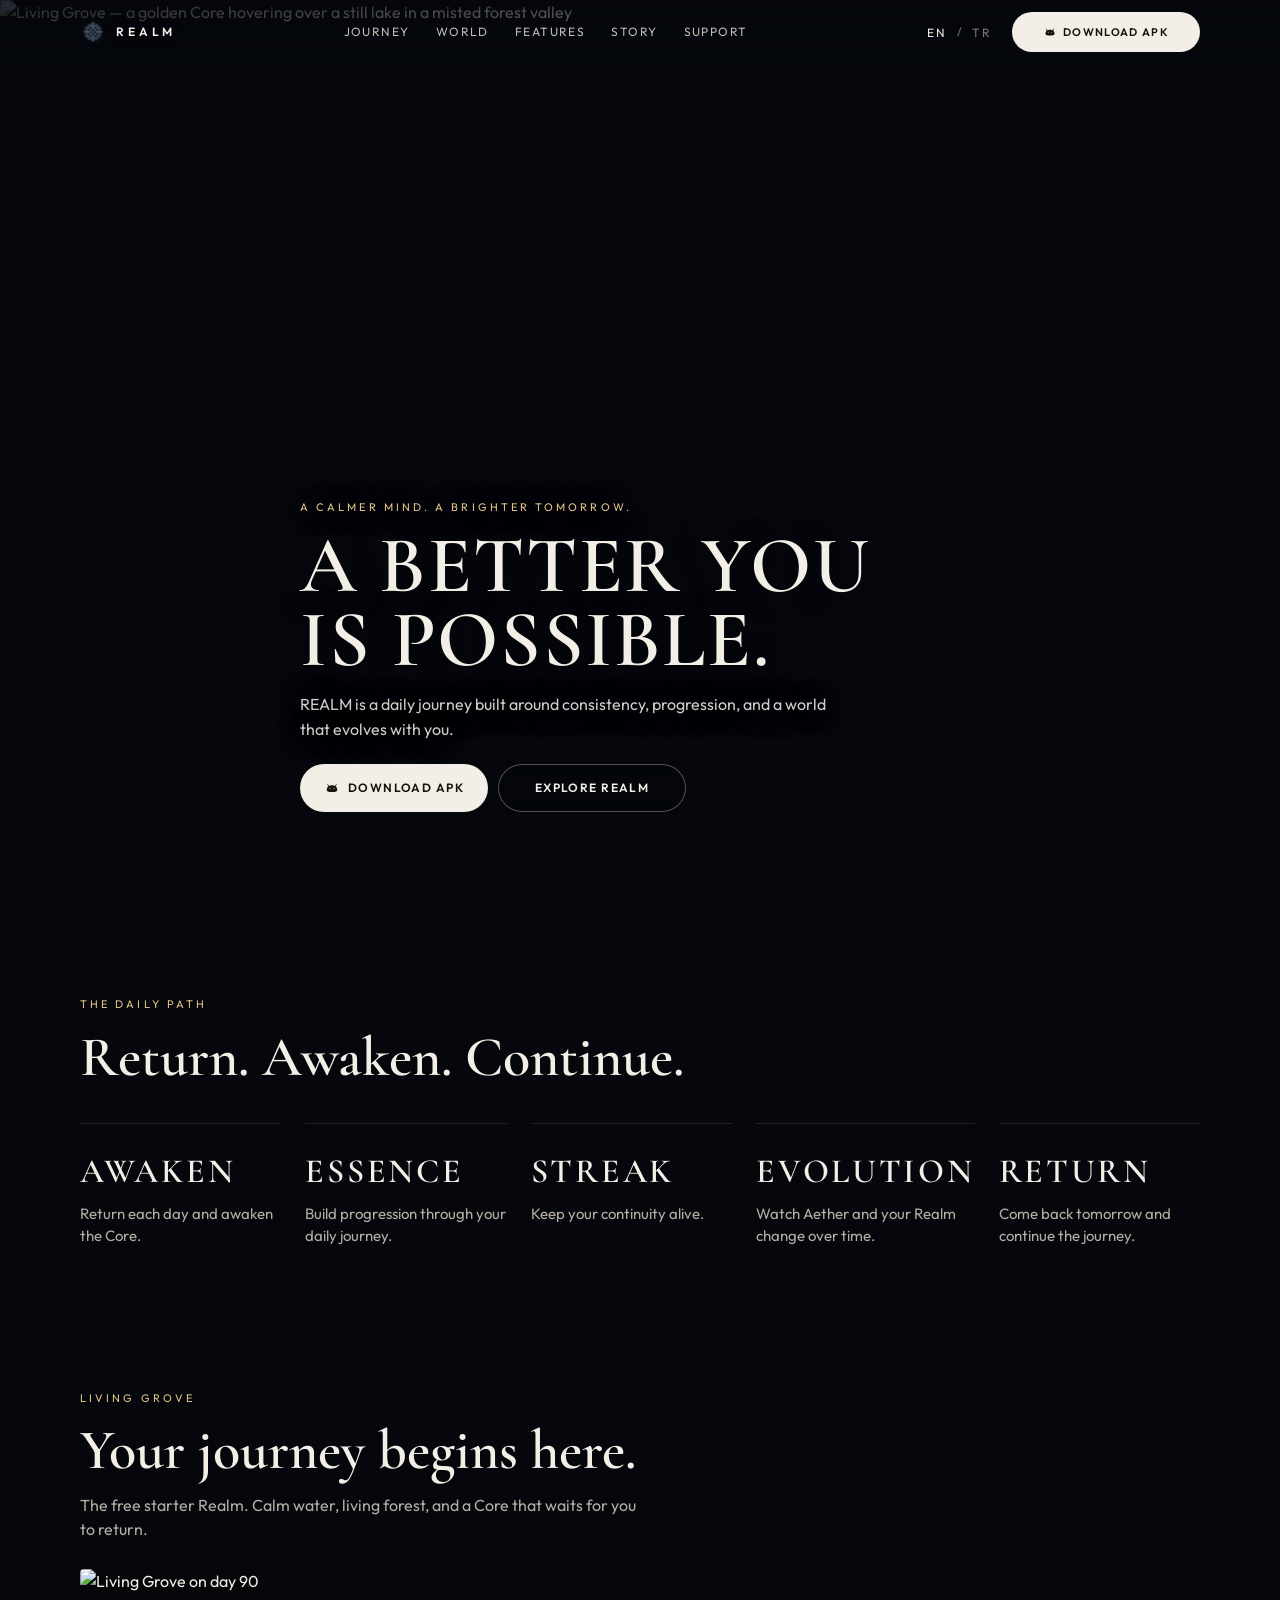
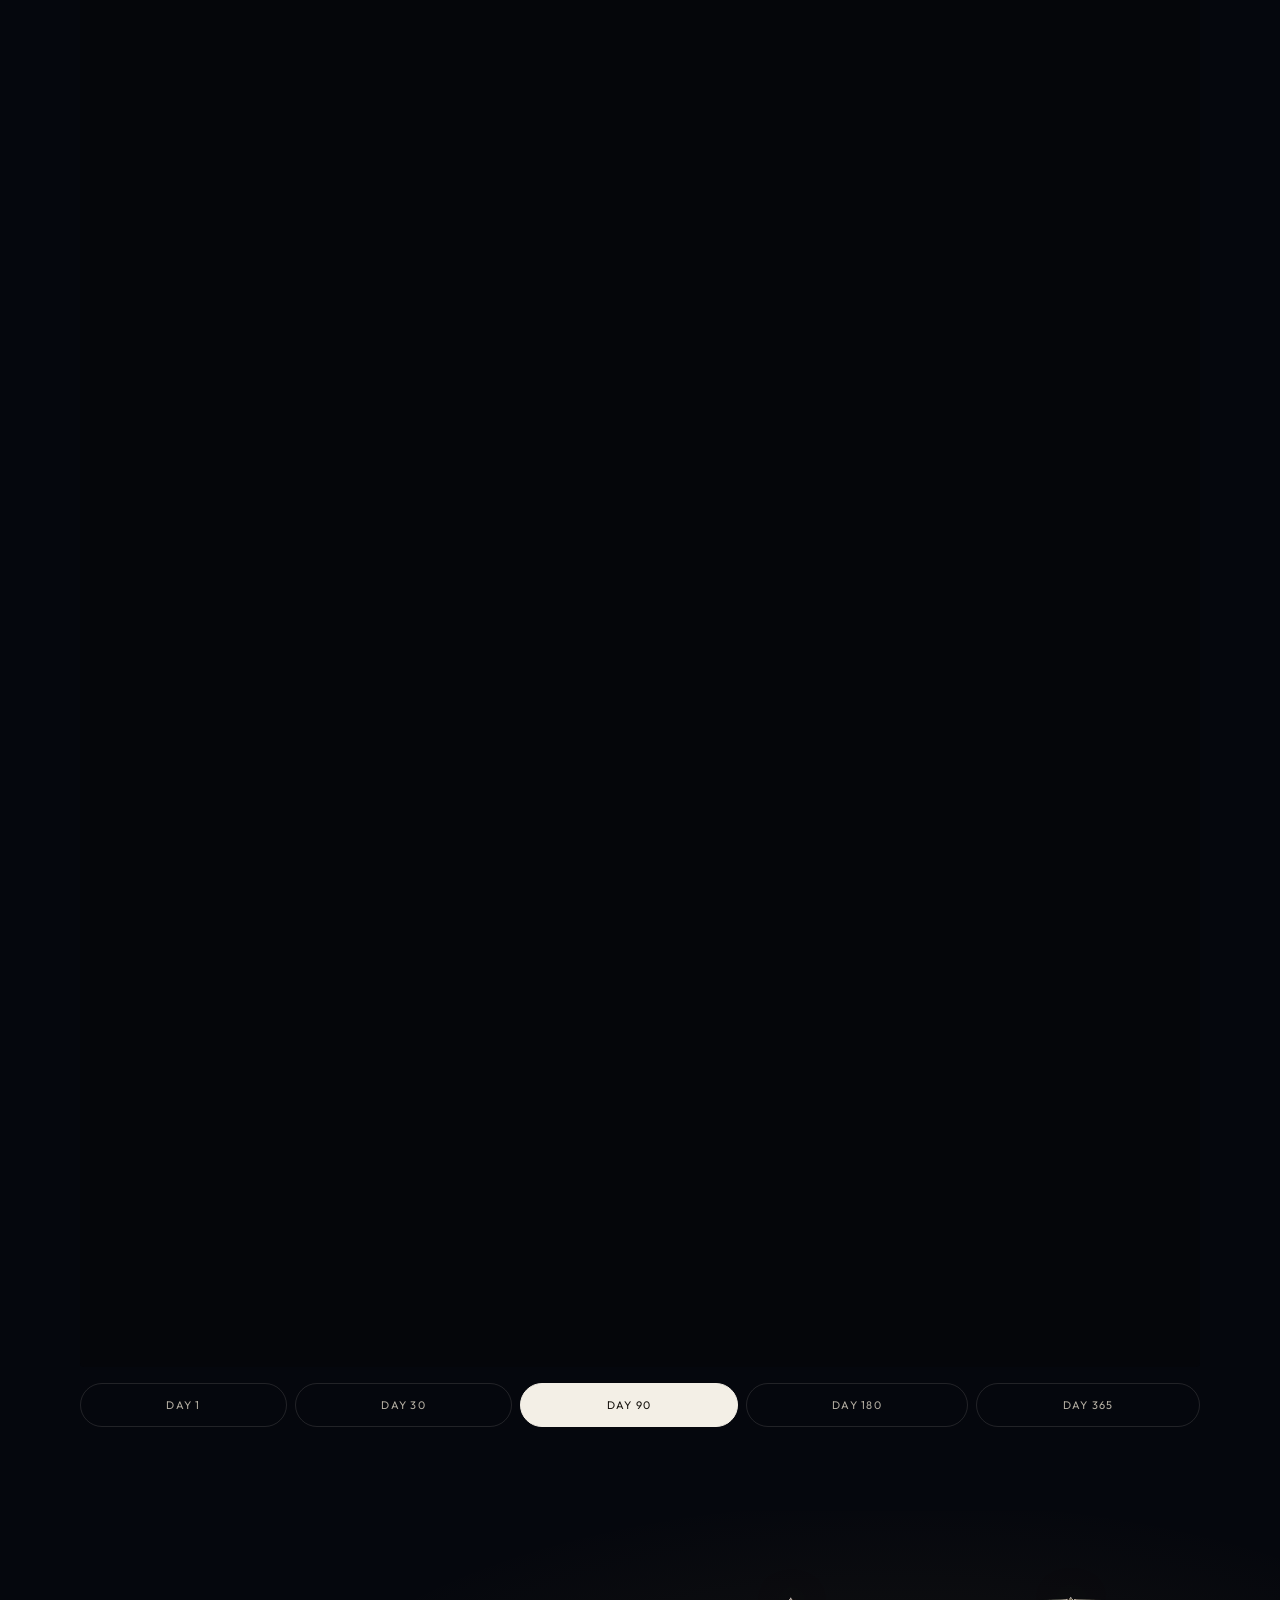
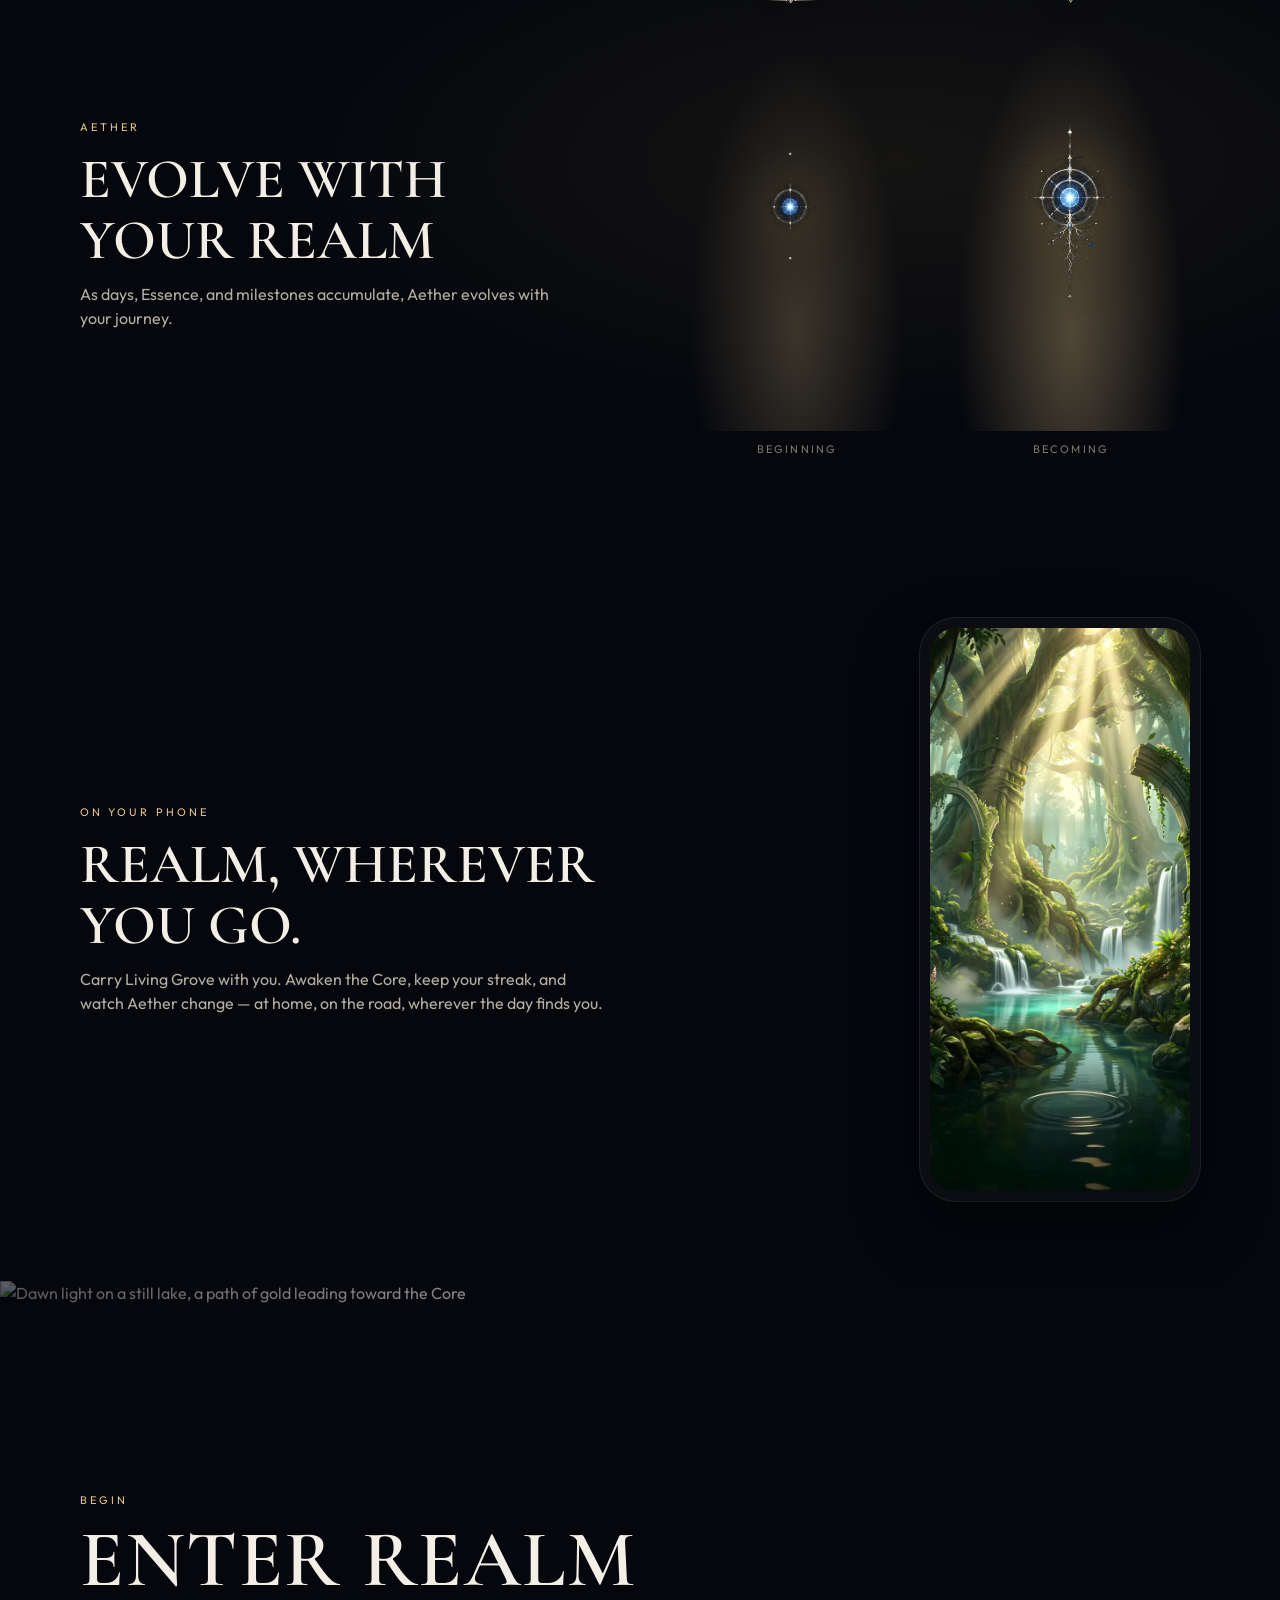
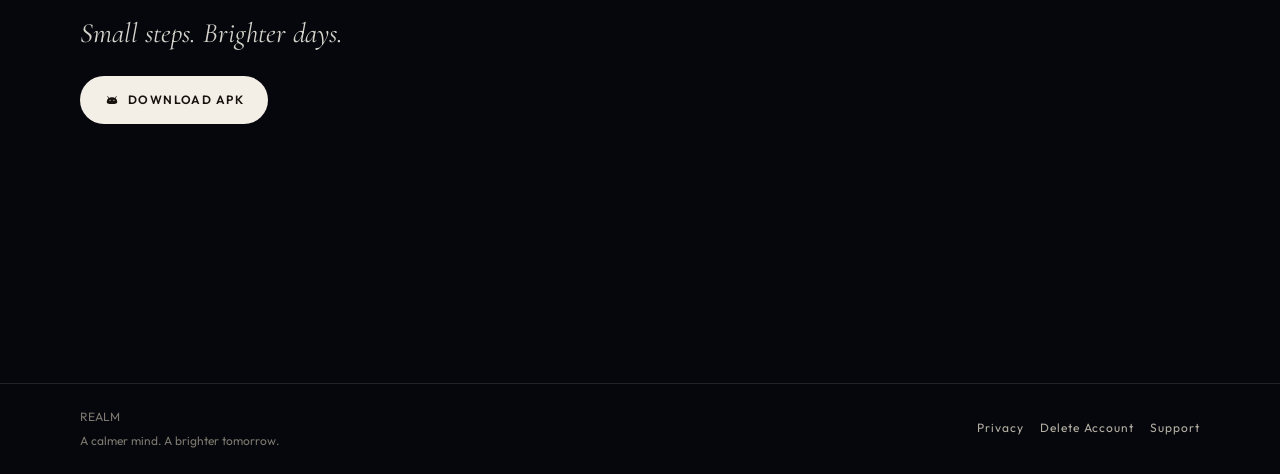
==== commit dee0da47: "feat: rebuild cinematic REALM landing page Rebuild the homepage as a bilingual, mobile-first entranc" ====
--- a/index.html
+++ b/index.html
@@ -3,21 +3,25 @@
 <head>
   <meta charset="utf-8">
   <meta name="viewport" content="width=device-width, initial-scale=1, viewport-fit=cover">
-  <title>REALM — Awaken a brighter you</title>
-  <meta name="description" content="Awaken a brighter you. A daily journey built around consistency, progression and a world that evolves with you.">
+  <title data-en="REALM — A better you is possible." data-tr="REALM — Daha iyi bir sen mümkün.">REALM — A better you is possible.</title>
+  <meta name="description" content="REALM is a daily journey built around consistency, progression, and a world that evolves with you.">
   <meta name="theme-color" content="#05070d">
   <link rel="canonical" href="https://aetherrealmapp.github.io/">
-  <meta property="og:title" content="REALM — Awaken a brighter you">
-  <meta property="og:description" content="A daily journey built around consistency, progression and a world that evolves with you.">
+  <meta property="og:title" content="REALM — A better you is possible.">
+  <meta property="og:description" content="A daily journey built around consistency, progression, and a world that evolves with you.">
   <meta property="og:type" content="website">
   <meta property="og:url" content="https://aetherrealmapp.github.io/">
-  <meta property="og:image" content="https://aetherrealmapp.github.io/assets/brand/og.png">
+  <meta property="og:image" content="https://aetherrealmapp.github.io/assets/brand/og.jpg">
+  <meta property="og:image:width" content="1200">
+  <meta property="og:image:height" content="630">
   <meta name="twitter:card" content="summary_large_image">
-  <meta name="twitter:title" content="REALM — Awaken a brighter you">
-  <meta name="twitter:description" content="A daily journey built around consistency, progression and a world that evolves with you.">
-  <meta name="twitter:image" content="https://aetherrealmapp.github.io/assets/brand/og.png">
+  <meta name="twitter:title" content="REALM — A better you is possible.">
+  <meta name="twitter:description" content="A daily journey built around consistency, progression, and a world that evolves with you.">
+  <meta name="twitter:image" content="https://aetherrealmapp.github.io/assets/brand/og.jpg">
   <link rel="icon" href="./assets/brand/icon-512.png">
   <link rel="apple-touch-icon" href="./assets/brand/icon-512.png">
+  <link rel="preload" as="image" href="./assets/cinematic/hero-portrait-720.webp" media="(max-width: 899px)" fetchpriority="high">
+  <link rel="preload" as="image" href="./assets/cinematic/hero-wide.webp" media="(min-width: 900px)" fetchpriority="high">
   <link rel="preconnect" href="https://fonts.googleapis.com">
   <link rel="preconnect" href="https://fonts.gstatic.com" crossorigin>
   <link href="https://fonts.googleapis.com/css2?family=Cormorant+Garamond:ital,wght@0,500;0,600;1,500;1,600&family=Outfit:wght@400;500;600&display=swap" rel="stylesheet">
@@ -26,6 +30,7 @@
 <body class="home">
 
   <a class="skip" href="#content">Skip to content</a>
+
   <header class="site-header">
     <div class="wrap nav">
       <a class="brand" href="./">
@@ -33,166 +38,213 @@
         REALM
       </a>
       <nav class="nav-links" aria-label="Primary">
-        <a href="./" aria-current="page" data-en="Home" data-tr="Ana Sayfa">Home</a>
-        <a href="#grove" data-en="Living Grove" data-tr="Living Grove">Living Grove</a>
-        <a href="./download/" data-en="Download" data-tr="İndir">Download</a>
+        <a href="#journey" data-en="Journey" data-tr="Yolculuk">Journey</a>
+        <a href="#grove" data-en="World" data-tr="Dünya">World</a>
+        <a href="#experience" data-en="Features" data-tr="Özellikler">Features</a>
+        <a href="#aether" data-en="Story" data-tr="Hikaye">Story</a>
         <a href="./support/" data-en="Support" data-tr="Destek">Support</a>
       </nav>
       <div class="nav-end">
-        <button class="lang" type="button" aria-label="Switch language">TR</button>
-        <button class="menu-btn" type="button" aria-expanded="false" data-en-aria="Open menu" data-tr-aria="Menüyü aç">Menu</button>
+        <div class="lang-switch" role="group" aria-label="Language">
+          <button type="button" class="lang-btn" data-set-lang="en" aria-pressed="true">EN</button>
+          <span class="lang-sep" aria-hidden="true">/</span>
+          <button type="button" class="lang-btn" data-set-lang="tr" aria-pressed="false">TR</button>
+        </div>
+        <a class="cta cta-nav"
+           data-apk
+           href="https://github.com/AetherRealmApp/realm/releases/download/play-1.2.3-6/REALM-Play-app.aetherrealm.realm-1.2.3%2B6.apk"
+           download="REALM-Play-app.aetherrealm.realm-1.2.3+6.apk">
+          <svg class="cta-icon" viewBox="0 0 24 24" width="14" height="14" aria-hidden="true"><path fill="currentColor" d="M17.52 9.33l1.42-2.46a.54.54 0 10-.94-.54l-1.44 2.5A7.6 7.6 0 0012 8a7.6 7.6 0 00-4.56.83L6 6.33a.54.54 0 10-.94.54l1.42 2.46A7.4 7.4 0 004.2 14.4v.9c0 1.5 1.74 2.7 7.8 2.7s7.8-1.2 7.8-2.7v-.9a7.4 7.4 0 00-2.28-5.07zM9.1 13.2a.85.85 0 110-1.7.85.85 0 010 1.7zm5.8 0a.85.85 0 110-1.7.85.85 0 010 1.7z"/></svg>
+          <span data-en="Download APK" data-tr="APK İndir">Download APK</span>
+        </a>
+        <button class="menu-btn" type="button" aria-expanded="false" aria-controls="site-drawer" data-en-aria="Open menu" data-tr-aria="Menüyü aç">Menu</button>
       </div>
     </div>
-    <nav class="drawer" aria-label="Mobile">
-      <a href="./" aria-current="page" data-en="Home" data-tr="Ana Sayfa">Home</a>
-      <a href="#features" data-en="Explore" data-tr="Keşfet">Explore</a>
-      <a href="#grove" data-en="Living Grove" data-tr="Living Grove">Living Grove</a>
-      <a href="./download/" data-en="Download" data-tr="İndir">Download</a>
+    <nav class="drawer" id="site-drawer" aria-label="Mobile">
+      <a href="#journey" data-en="Journey" data-tr="Yolculuk">Journey</a>
+      <a href="#grove" data-en="World" data-tr="Dünya">World</a>
+      <a href="#experience" data-en="Features" data-tr="Özellikler">Features</a>
+      <a href="#aether" data-en="Story" data-tr="Hikaye">Story</a>
       <a href="./support/" data-en="Support" data-tr="Destek">Support</a>
+      <a data-apk href="https://github.com/AetherRealmApp/realm/releases/download/play-1.2.3-6/REALM-Play-app.aetherrealm.realm-1.2.3%2B6.apk" download="REALM-Play-app.aetherrealm.realm-1.2.3+6.apk" data-en="Download APK" data-tr="APK İndir">Download APK</a>
     </nav>
   </header>
 
   <main id="content">
-    <section class="hero">
+    <section class="hero" aria-label="REALM">
       <div class="hero-bg">
-        <img
-          src="./assets/grove/day365.png"
-          alt=""
-          width="720"
-          height="899"
-          fetchpriority="high"
-          decoding="async">
+        <picture>
+          <source media="(min-width: 900px)" srcset="./assets/cinematic/hero-wide-1280.webp 1280w, ./assets/cinematic/hero-wide.webp 1792w" sizes="100vw">
+          <img
+            src="./assets/cinematic/hero-portrait-720.webp"
+            srcset="./assets/cinematic/hero-portrait-720.webp 720w, ./assets/cinematic/hero-portrait.webp 1008w"
+            sizes="100vw"
+            alt="Living Grove — a golden Core hovering over a still lake in a misted forest valley"
+            width="720"
+            height="1280"
+            fetchpriority="high"
+            decoding="async">
+        </picture>
       </div>
       <div class="wrap hero-copy">
-        <p class="eyebrow" data-en="Android" data-tr="Android">Android</p>
-        <h1>REALM</h1>
-        <p class="intent" data-en="Awaken a brighter you." data-tr="Daha parlak bir seni uyandır.">Awaken a brighter you.</p>
-        <p class="lede" data-en="A daily journey built around consistency, progression and a world that evolves with you." data-tr="Süreklilik, ilerleme ve seninle birlikte evrilen bir dünya etrafında kurulu günlük bir yolculuk.">A daily journey built around consistency, progression and a world that evolves with you.</p>
+        <p class="eyebrow" data-en="A CALMER MIND. A BRIGHTER TOMORROW." data-tr="DAHA SAKİN BİR ZİHİN. DAHA AYDINLIK BİR YARIN.">A CALMER MIND. A BRIGHTER TOMORROW.</p>
+        <h1 data-en="A BETTER YOU IS POSSIBLE." data-tr="DAHA İYİ BİR SEN MÜMKÜN.">A BETTER YOU IS POSSIBLE.</h1>
+        <p class="lede" data-en="REALM is a daily journey built around consistency, progression, and a world that evolves with you." data-tr="REALM; süreklilik, ilerleme ve seninle birlikte evrilen bir dünya etrafında kurulu günlük bir yolculuktur.">REALM is a daily journey built around consistency, progression, and a world that evolves with you.</p>
         <div class="cta-row">
           <a class="cta cta-primary"
              data-apk
              href="https://github.com/AetherRealmApp/realm/releases/download/play-1.2.3-6/REALM-Play-app.aetherrealm.realm-1.2.3%2B6.apk"
-             download="REALM-Play-app.aetherrealm.realm-1.2.3+6.apk"
-             data-en="Download APK"
-             data-tr="APK İndir">Download APK</a>
-          <a class="cta cta-ghost" href="#features" data-en="Explore REALM" data-tr="REALM’i keşfet">Explore REALM</a>
-        </div>
-      </div>
-    </section>
-
-    <section class="section" id="features">
+             download="REALM-Play-app.aetherrealm.realm-1.2.3+6.apk">
+            <svg class="cta-icon" viewBox="0 0 24 24" width="16" height="16" aria-hidden="true"><path fill="currentColor" d="M17.52 9.33l1.42-2.46a.54.54 0 10-.94-.54l-1.44 2.5A7.6 7.6 0 0012 8a7.6 7.6 0 00-4.56.83L6 6.33a.54.54 0 10-.94.54l1.42 2.46A7.4 7.4 0 004.2 14.4v.9c0 1.5 1.74 2.7 7.8 2.7s7.8-1.2 7.8-2.7v-.9a7.4 7.4 0 00-2.28-5.07zM9.1 13.2a.85.85 0 110-1.7.85.85 0 010 1.7zm5.8 0a.85.85 0 110-1.7.85.85 0 010 1.7z"/></svg>
+            <span data-en="Download APK" data-tr="APK İndir">Download APK</span>
+          </a>
+          <a class="cta cta-ghost" href="#journey" data-en="Explore REALM" data-tr="REALM'i Keşfet">Explore REALM</a>
+        </div>
+      </div>
+    </section>
+
+    <section class="section loop-section" id="journey">
       <div class="wrap">
-        <ol class="path">
-          <li>
-            <span>01</span>
-            <h3>AWAKEN</h3>
-            <p data-en="The daily Core awakening ritual. Return, wake the Core, begin a 24-hour cycle." data-tr="Günlük Core uyanış ritüeli. Geri dön, Core’u uyandır, 24 saatlik döngüyü başlat.">The daily Core awakening ritual. Return, wake the Core, begin a 24-hour cycle.</p>
-          </li>
-          <li>
-            <span>02</span>
-            <h3>ESSENCE</h3>
-            <p data-en="The progression system. Essence is earned through AWAKEN and kept in your history." data-tr="İlerleme sistemi. Essence, AWAKEN ile kazanılır ve geçmişinde tutulur.">The progression system. Essence is earned through AWAKEN and kept in your history.</p>
-          </li>
-          <li>
-            <span>03</span>
-            <h3>STREAK</h3>
-            <p data-en="Daily continuity. A record of showing up — not a scoreboard of other people." data-tr="Günlük devamlılık. Başkalarının skor tablosu değil; gelmiş olmanın kaydı.">Daily continuity. A record of showing up — not a scoreboard of other people.</p>
-          </li>
-          <li>
-            <span>04</span>
-            <h3>EVOLUTION</h3>
-            <p data-en="As days and milestones accumulate, Aether and the world evolve with you." data-tr="Günler ve kilometre taşları biriktikçe Aether ve dünya seninle evrilir.">As days and milestones accumulate, Aether and the world evolve with you.</p>
+        <p class="eyebrow" data-en="The daily path" data-tr="Günlük yol">The daily path</p>
+        <h2 data-en="Return. Awaken. Continue." data-tr="Geri dön. Uyan. Devam et.">Return. Awaken. Continue.</h2>
+        <ol class="loop">
+          <li>
+            <span class="loop-key">AWAKEN</span>
+            <p data-en="Return each day and awaken the Core." data-tr="Her gün geri dön ve Core'u uyandır.">Return each day and awaken the Core.</p>
+          </li>
+          <li>
+            <span class="loop-key">ESSENCE</span>
+            <p data-en="Build progression through your daily journey." data-tr="Günlük yolculuğunla ilerlemeni oluştur.">Build progression through your daily journey.</p>
+          </li>
+          <li>
+            <span class="loop-key">STREAK</span>
+            <p data-en="Keep your continuity alive." data-tr="Devamlılığını koru.">Keep your continuity alive.</p>
+          </li>
+          <li>
+            <span class="loop-key">EVOLUTION</span>
+            <p data-en="Watch Aether and your Realm change over time." data-tr="Aether'ın ve Realm'inin zamanla değişimini izle.">Watch Aether and your Realm change over time.</p>
+          </li>
+          <li>
+            <span class="loop-key">RETURN</span>
+            <p data-en="Come back tomorrow and continue the journey." data-tr="Yarın geri dön ve yolculuğa devam et.">Come back tomorrow and continue the journey.</p>
           </li>
         </ol>
       </div>
     </section>
 
-    <section class="chapter" id="grove">
-      <div class="chapter-bg">
-        <img
-          src="./assets/grove/day90.png"
-          alt="Living Grove — the Core over turquoise water"
-          width="720"
-          height="899"
-          loading="lazy"
-          decoding="async">
-      </div>
-      <div class="wrap chapter-copy">
-        <p class="eyebrow">Living Grove</p>
-        <h2 data-en="The free starter Realm" data-tr="Ücretsiz başlangıç Realm’i">The free starter Realm</h2>
-        <p class="lead" data-en="Calm forest, turquoise water and living natural motion. Every REALM account begins here." data-tr="Sakin orman, turkuaz su ve yaşayan doğal hareket. Her REALM hesabı burada başlar.">Calm forest, turquoise water and living natural motion. Every REALM account begins here.</p>
-      </div>
-    </section>
-
-    <section class="section grove-body">
-      <div class="wrap">
-        <div class="lore-grid">
-          <article class="lore">
-            <h3>DAY</h3>
-            <p data-en="Your day on the REALM journey. The Grove keeps that history." data-tr="REALM yolculuğundaki günün. Grove bu geçmişi tutar.">Your day on the REALM journey. The Grove keeps that history.</p>
-          </article>
-          <article class="lore">
-            <h3>AETHER</h3>
-            <p data-en="Your evolving presence in the Grove. It changes as days, Essence and milestones accumulate." data-tr="Grove’taki gelişen varlığın. Günler, Essence ve kilometre taşları biriktikçe değişir.">Your evolving presence in the Grove. It changes as days, Essence and milestones accumulate.</p>
-          </article>
-        </div>
-
-        <figure class="portrait">
+    <section class="grove-section" id="grove">
+      <div class="wrap grove-head">
+        <p class="eyebrow">LIVING GROVE</p>
+        <h2 data-en="Your journey begins here." data-tr="Yolculuğun burada başlıyor.">Your journey begins here.</h2>
+        <p class="lead" data-en="The free starter Realm. Calm water, living forest, and a Core that waits for you to return." data-tr="Ücretsiz başlangıç Realm'i. Sakin su, yaşayan orman ve geri dönmeni bekleyen bir Core.">The free starter Realm. Calm water, living forest, and a Core that waits for you to return.</p>
+      </div>
+      <div class="grove-stage">
+        <figure class="stage-frame">
+          <img
+            id="grove-stage-image"
+            src="./assets/grove/day90.webp"
+            alt="Living Grove on day 90"
+            width="720"
+            height="899"
+            loading="lazy"
+            decoding="async">
+        </figure>
+        <div class="day-rail" role="tablist" aria-label="Living Grove days">
+          <button type="button" role="tab" aria-selected="false" data-grove-day="1" data-src="./assets/grove/day1.webp" data-alt-en="Living Grove on day 1" data-alt-tr="Living Grove, 1. gün">
+            <span data-en="Day 1" data-tr="Gün 1">Day 1</span>
+          </button>
+          <button type="button" role="tab" aria-selected="false" data-grove-day="30" data-src="./assets/grove/day30.webp" data-alt-en="Living Grove on day 30" data-alt-tr="Living Grove, 30. gün">
+            <span data-en="Day 30" data-tr="Gün 30">Day 30</span>
+          </button>
+          <button type="button" role="tab" aria-selected="true" data-grove-day="90" data-src="./assets/grove/day90.webp" data-alt-en="Living Grove on day 90" data-alt-tr="Living Grove, 90. gün">
+            <span data-en="Day 90" data-tr="Gün 90">Day 90</span>
+          </button>
+          <button type="button" role="tab" aria-selected="false" data-grove-day="180" data-src="./assets/grove/day180.webp" data-alt-en="Living Grove on day 180" data-alt-tr="Living Grove, 180. gün">
+            <span data-en="Day 180" data-tr="Gün 180">Day 180</span>
+          </button>
+          <button type="button" role="tab" aria-selected="false" data-grove-day="365" data-src="./assets/grove/day365.webp" data-alt-en="Living Grove on day 365" data-alt-tr="Living Grove, 365. gün">
+            <span data-en="Day 365" data-tr="Gün 365">Day 365</span>
+          </button>
+        </div>
+      </div>
+    </section>
+
+    <section class="aether-section" id="aether">
+      <div class="wrap aether-grid">
+        <div class="aether-copy">
+          <p class="eyebrow">AETHER</p>
+          <h2 data-en="EVOLVE WITH YOUR REALM" data-tr="REALM'İNLE BİRLİKTE EVRİL">EVOLVE WITH YOUR REALM</h2>
+          <p class="lead" data-en="As days, Essence, and milestones accumulate, Aether evolves with your journey." data-tr="Günler, Essence ve kilometre taşları biriktikçe Aether yolculuğunla birlikte evrilir.">As days, Essence, and milestones accumulate, Aether evolves with your journey.</p>
+        </div>
+        <div class="aether-pair">
+          <figure>
+            <div class="aether-well">
+              <img src="./assets/grove/aether-day1.webp" alt="Aether at the beginning of the journey" width="155" height="750" loading="lazy" decoding="async">
+            </div>
+            <figcaption data-en="Beginning" data-tr="Başlangıç">Beginning</figcaption>
+          </figure>
+          <figure>
+            <div class="aether-well aether-well-glow">
+              <img src="./assets/grove/aether-day7.webp" alt="Aether as the journey continues" width="210" height="770" loading="lazy" decoding="async">
+            </div>
+            <figcaption data-en="Becoming" data-tr="Oluş">Becoming</figcaption>
+          </figure>
+        </div>
+      </div>
+    </section>
+
+    <section class="experience-section" id="experience">
+      <div class="wrap experience-grid">
+        <div class="experience-copy">
+          <p class="eyebrow" data-en="On your phone" data-tr="Telefonunda">On your phone</p>
+          <h2 data-en="REALM, WHEREVER YOU GO." data-tr="REALM, NEREDEYSEN SENİNLE.">REALM, WHEREVER YOU GO.</h2>
+          <p class="lead" data-en="Carry Living Grove with you. Awaken the Core, keep your streak, and watch Aether change — at home, on the road, wherever the day finds you." data-tr="Living Grove'u yanında taşı. Core'u uyandır, serini koru ve Aether'ın değişimini izle — evde, yolda, gün seni nerede bulursa.">Carry Living Grove with you. Awaken the Core, keep your streak, and watch Aether change — at home, on the road, wherever the day finds you.</p>
+        </div>
+        <figure class="device">
           <img
             src="./assets/grove/still.webp"
-            alt="Aether in Living Grove"
+            alt="Aether standing in Living Grove inside REALM"
             width="720"
             height="1280"
             loading="lazy"
             decoding="async">
         </figure>
-
-        <p class="still-label">Living Grove</p>
-        <div class="still-grid">
-          <figure class="still">
-            <img src="./assets/grove/day1.png" alt="Living Grove, day 1" width="720" height="899" loading="lazy" decoding="async">
-            <figcaption>DAY 1</figcaption>
-          </figure>
-          <figure class="still">
-            <img src="./assets/grove/day30.png" alt="Living Grove, day 30" width="720" height="899" loading="lazy" decoding="async">
-            <figcaption>DAY 30</figcaption>
-          </figure>
-          <figure class="still">
-            <img src="./assets/grove/day90.png" alt="Living Grove, day 90" width="720" height="899" loading="lazy" decoding="async">
-            <figcaption>DAY 90</figcaption>
-          </figure>
-          <figure class="still">
-            <img src="./assets/grove/day180.png" alt="Living Grove, day 180" width="720" height="899" loading="lazy" decoding="async">
-            <figcaption>DAY 180</figcaption>
-          </figure>
-          <figure class="still">
-            <img src="./assets/grove/day365.png" alt="Living Grove, day 365" width="720" height="899" loading="lazy" decoding="async">
-            <figcaption>DAY 365</figcaption>
-          </figure>
-        </div>
-      </div>
-    </section>
-
-    <section class="section" id="download">
-      <div class="wrap close-cta">
-        <h2 data-en="Begin in Living Grove" data-tr="Living Grove’ta başla">Begin in Living Grove</h2>
-        <p class="lead" data-en="Signed Android APK. app.aetherrealm.realm · 1.2.3 (6)." data-tr="İmzalı Android APK. app.aetherrealm.realm · 1.2.3 (6).">Signed Android APK. app.aetherrealm.realm · 1.2.3 (6).</p>
-        <div class="cta-row">
-          <a class="cta cta-primary"
-             data-apk
-             href="https://github.com/AetherRealmApp/realm/releases/download/play-1.2.3-6/REALM-Play-app.aetherrealm.realm-1.2.3%2B6.apk"
-             download="REALM-Play-app.aetherrealm.realm-1.2.3+6.apk"
-             data-en="Download APK"
-             data-tr="APK İndir">Download APK</a>
-          <a class="cta cta-ghost" href="./download/" data-en="APK identity" data-tr="APK kimliği">APK identity</a>
-        </div>
+      </div>
+    </section>
+
+    <section class="enter-section" id="download">
+      <div class="enter-bg">
+        <img
+          src="./assets/cinematic/enter-1280.webp"
+          srcset="./assets/cinematic/enter-1280.webp 1280w, ./assets/cinematic/enter.webp 1792w"
+          sizes="100vw"
+          alt="Dawn light on a still lake, a path of gold leading toward the Core"
+          width="1280"
+          height="720"
+          loading="lazy"
+          decoding="async">
+      </div>
+      <div class="wrap enter-copy">
+        <p class="eyebrow" data-en="Begin" data-tr="Başla">Begin</p>
+        <h2 data-en="ENTER REALM" data-tr="REALM'E GİR">ENTER REALM</h2>
+        <p class="lead" data-en="Small steps. Brighter days." data-tr="Küçük adımlar. Daha aydınlık günler.">Small steps. Brighter days.</p>
+        <a class="cta cta-primary"
+           data-apk
+           href="https://github.com/AetherRealmApp/realm/releases/download/play-1.2.3-6/REALM-Play-app.aetherrealm.realm-1.2.3%2B6.apk"
+           download="REALM-Play-app.aetherrealm.realm-1.2.3+6.apk">
+          <svg class="cta-icon" viewBox="0 0 24 24" width="16" height="16" aria-hidden="true"><path fill="currentColor" d="M17.52 9.33l1.42-2.46a.54.54 0 10-.94-.54l-1.44 2.5A7.6 7.6 0 0012 8a7.6 7.6 0 00-4.56.83L6 6.33a.54.54 0 10-.94.54l1.42 2.46A7.4 7.4 0 004.2 14.4v.9c0 1.5 1.74 2.7 7.8 2.7s7.8-1.2 7.8-2.7v-.9a7.4 7.4 0 00-2.28-5.07zM9.1 13.2a.85.85 0 110-1.7.85.85 0 010 1.7zm5.8 0a.85.85 0 110-1.7.85.85 0 010 1.7z"/></svg>
+          <span data-en="Download APK" data-tr="APK İndir">Download APK</span>
+        </a>
       </div>
     </section>
   </main>
 
   <footer>
     <div class="wrap foot">
-      <div>REALM</div>
+      <div class="foot-brand">
+        <div>REALM</div>
+        <p data-en="A calmer mind. A brighter tomorrow." data-tr="Daha sakin bir zihin. Daha aydınlık bir yarın.">A calmer mind. A brighter tomorrow.</p>
+      </div>
       <nav>
         <a href="./privacy/" data-en="Privacy" data-tr="Gizlilik">Privacy</a>
         <a href="./delete-account/" data-en="Delete Account" data-tr="Hesabı Sil">Delete Account</a>
--- a/assets/site.css
+++ b/assets/site.css
@@ -2,7 +2,6 @@
   --bg: #05070d;
   --bg-2: #080a10;
   --panel: #10141c;
-  --panel-solid: #10141c;
   --text: #f3efe6;
   --muted: #b4aea2;
   --faint: #7d786e;
@@ -12,6 +11,8 @@
   --teal: #7ecb8a;
   --gold: #d4b15a;
   --gold-soft: #e6c589;
+  --cream: #f3efe6;
+  --ink: #16130e;
   --purple: #b7a8e8;
   --danger: #c9896a;
   --radius: 10px;
@@ -44,13 +45,19 @@
 button, [role="button"] { cursor: pointer; }
 button { font-family: inherit; }
 h1, h2, h3 { text-wrap: balance; }
+p { text-wrap: pretty; }
+
+:focus-visible {
+  outline: 2px solid var(--gold-soft);
+  outline-offset: 3px;
+}
 
 .skip {
   position: absolute;
   left: 12px;
   top: -40px;
   background: var(--text);
-  color: #14110a;
+  color: var(--ink);
   padding: 8px 12px;
   z-index: 40;
 }
@@ -65,18 +72,40 @@
   position: sticky;
   top: 0;
   z-index: 30;
-  background: rgba(5, 7, 13, 0.72);
+  background: rgba(5, 7, 13, 0.92);
   backdrop-filter: blur(16px);
-  border-bottom: 1px solid transparent;
-}
+  border-bottom: 1px solid var(--line);
+  transition-property: background-color, border-color;
+  transition-duration: 220ms;
+  transition-timing-function: ease-out;
+}
+.home .site-header {
+  position: fixed;
+  left: 0;
+  right: 0;
+  background: linear-gradient(180deg, rgba(5, 7, 13, 0.55) 0%, rgba(5, 7, 13, 0) 100%);
+  border-bottom-color: transparent;
+  backdrop-filter: none;
+}
+.home .site-header.is-scrolled,
 .home .site-header:has(.drawer.open) {
-  background: rgba(5, 7, 13, 0.96);
+  background-color: rgba(5, 7, 13, 0.92);
+  background-image: none;
+  backdrop-filter: blur(16px);
+  border-bottom-color: var(--line);
+}
+body.nav-open::before {
+  content: "";
+  position: fixed;
+  inset: 0;
+  background: rgba(5, 7, 13, 0.55);
+  z-index: 20;
 }
 .nav {
   display: flex;
   align-items: center;
   justify-content: space-between;
-  min-height: 60px;
+  min-height: 64px;
   gap: 12px;
   padding-top: env(safe-area-inset-top);
 }
@@ -85,7 +114,7 @@
   align-items: center;
   gap: 10px;
   text-decoration: none;
-  letter-spacing: 0.28em;
+  letter-spacing: 0.32em;
   font-weight: 600;
   font-size: 12px;
   min-height: 44px;
@@ -95,49 +124,65 @@
   width: 26px;
   height: 26px;
   flex-shrink: 0;
+  border-radius: 50%;
 }
 .nav-links {
-  display: flex;
-  align-items: center;
-  gap: 4px;
-  flex-wrap: wrap;
-  justify-content: flex-end;
+  display: none;
+  align-items: center;
+  gap: 2px;
 }
 .nav-end {
   display: flex;
   align-items: center;
-  gap: 4px;
-}
-.nav-links a, .lang, .menu-btn {
-  color: var(--muted);
+  gap: 8px;
+}
+.nav-links a {
+  color: rgba(243, 239, 230, 0.78);
   text-decoration: none;
   font-size: 12px;
-  letter-spacing: 0.1em;
+  letter-spacing: 0.12em;
   text-transform: uppercase;
-  padding: 10px 10px;
+  padding: 10px 12px;
   min-height: 44px;
   display: inline-flex;
   align-items: center;
+  white-space: nowrap;
+}
+.nav-links a[aria-current="page"],
+.nav-links a:hover { color: var(--text); }
+
+.lang-switch {
+  display: inline-flex;
+  align-items: center;
+  gap: 2px;
+  min-height: 44px;
+  padding: 0 4px;
+}
+.lang-btn {
   background: none;
   border: 0;
-  white-space: nowrap;
-}
-.home .nav-links a, .home .lang, .home .menu-btn { color: rgba(243, 239, 230, 0.82); }
-.nav-links a[aria-current="page"], .nav-links a:hover { color: var(--text); }
-.lang {
-  border: 1px solid var(--line);
-  border-radius: 999px;
-  color: var(--text);
-  min-width: 44px;
+  color: var(--faint);
+  font-size: 12px;
+  letter-spacing: 0.14em;
+  min-height: 44px;
+  min-width: 36px;
+  padding: 8px 4px;
+}
+.lang-btn[aria-pressed="true"] { color: var(--text); }
+.lang-sep { color: var(--faint); font-size: 12px; }
+
+.menu-btn {
+  display: inline-flex;
+  width: 44px;
+  height: 44px;
   justify-content: center;
-}
-.menu-btn {
-  display: none;
-  width: 44px;
-  justify-content: center;
+  align-items: center;
   flex-direction: column;
   gap: 5px;
   font-size: 0;
+  background: none;
+  border: 0;
+  color: var(--text);
 }
 .menu-btn::before,
 .menu-btn::after {
@@ -148,6 +193,10 @@
   background: currentColor;
 }
 
+.cta-nav {
+  display: none;
+}
+
 .hero {
   position: relative;
   min-height: 100svh;
@@ -168,7 +217,7 @@
   width: 100%;
   height: 100%;
   object-fit: cover;
-  object-position: 50% 34%;
+  object-position: 50% 38%;
 }
 .hero-bg::after {
   content: "";
@@ -176,51 +225,50 @@
   inset: 0;
   background:
     linear-gradient(180deg,
-      rgba(5, 7, 13, 0.28) 0%,
-      rgba(5, 7, 13, 0.04) 22%,
-      rgba(5, 7, 13, 0.00) 42%,
-      rgba(5, 7, 13, 0.28) 68%,
-      rgba(5, 7, 13, 0.88) 100%);
+      rgba(5, 7, 13, 0.42) 0%,
+      rgba(5, 7, 13, 0.08) 28%,
+      rgba(5, 7, 13, 0.12) 52%,
+      rgba(5, 7, 13, 0.72) 78%,
+      rgba(5, 7, 13, 0.96) 100%);
   pointer-events: none;
 }
 .hero-copy {
   position: relative;
-  padding: 0 0 calc(20px + env(safe-area-inset-bottom));
-  max-width: 640px;
+  padding: 0 0 calc(28px + env(safe-area-inset-bottom));
+  max-width: 680px;
   text-shadow: 0 2px 28px rgba(0, 0, 0, 0.55);
 }
 .eyebrow {
-  color: var(--cyan);
+  color: var(--gold-soft);
   font-size: 11px;
   letter-spacing: 0.28em;
   text-transform: uppercase;
-  margin: 0 0 10px;
+  margin: 0 0 14px;
 }
 .hero h1 {
   font-family: var(--font-display);
-  font-size: clamp(56px, 15vw, 120px);
-  line-height: 0.84;
-  letter-spacing: 0.08em;
-  margin: 0 0 8px;
+  font-size: clamp(40px, 11vw, 84px);
+  line-height: 0.92;
+  letter-spacing: 0.02em;
+  margin: 0 0 16px;
   font-weight: 600;
-  max-width: 100%;
-}
-.intent {
-  font-family: var(--font-display);
-  font-size: clamp(20px, 5vw, 34px);
-  font-style: italic;
-  font-weight: 500;
-  margin: 0 0 10px;
-  line-height: 1.2;
+  max-width: min(100%, 10.5em);
+}
+.enter-copy h2 {
+  font-family: var(--font-display);
+  font-size: clamp(40px, 11vw, 84px);
+  line-height: 0.92;
+  letter-spacing: 0.02em;
+  margin: 0 0 16px;
+  font-weight: 600;
 }
 .lede {
-  color: rgba(243, 239, 230, 0.82);
-  font-size: 15px;
-  max-width: 32em;
-  margin: 0 0 16px;
-  line-height: 1.5;
-}
-.hero .lede { color: rgba(243, 239, 230, 0.86); }
+  color: rgba(243, 239, 230, 0.86);
+  font-size: 16px;
+  max-width: 34em;
+  margin: 0 0 22px;
+  line-height: 1.55;
+}
 
 .cta-row {
   display: flex;
@@ -232,59 +280,295 @@
   display: inline-flex;
   align-items: center;
   justify-content: center;
+  gap: 8px;
   min-height: 48px;
   min-width: 0;
   padding: 14px 22px;
-  border-radius: 8px;
+  border-radius: 999px;
   text-decoration: none;
   font-size: 12px;
   font-weight: 600;
-  letter-spacing: 0.14em;
+  letter-spacing: 0.12em;
   text-transform: uppercase;
   border: 1px solid transparent;
   text-shadow: none;
-  transition: transform 150ms ease-out, filter 150ms ease-out, background 150ms ease-out, border-color 150ms ease-out;
-}
-.cta:active { transform: scale(0.97); }
+  transition-property: transform, filter, background-color, border-color, color;
+  transition-duration: 150ms;
+  transition-timing-function: ease-out;
+}
+.cta:active { transform: scale(0.96); }
 .cta-primary {
-  background: var(--text);
-  color: #16130e;
+  background: var(--cream);
+  color: var(--ink);
 }
 .cta-primary:hover { filter: brightness(1.05); }
 .cta-ghost {
-  border-color: rgba(243, 239, 230, 0.28);
+  border-color: rgba(243, 239, 230, 0.32);
   color: var(--text);
   background: rgba(5, 7, 13, 0.28);
   backdrop-filter: blur(8px);
 }
-.cta-ghost:hover { border-color: rgba(122, 212, 204, 0.55); }
+.cta-ghost:hover { border-color: rgba(230, 197, 137, 0.7); }
+.cta-icon { flex-shrink: 0; }
 .cta[aria-disabled="true"], .cta.blocked {
   opacity: 0.55;
   pointer-events: none;
 }
-.sub {
-  display: block;
-  margin-top: 14px;
-  color: var(--faint);
-  font-size: 12px;
-  letter-spacing: 0.08em;
-}
 
 .section {
-  padding: 64px 0;
-  border-top: 1px solid var(--line);
+  padding: 72px 0;
 }
 .section h2,
+.grove-head h2,
+.aether-copy h2,
+.experience-copy h2,
+.chapter-copy h2,
+.grove-section h2,
 .close-cta h2,
-.chapter-copy h2,
-.grove-section h2 {
-  font-family: var(--font-display);
-  font-size: clamp(32px, 7vw, 52px);
+.page-hero h1 {
+  font-family: var(--font-display);
+  font-size: clamp(32px, 7vw, 56px);
   line-height: 1.08;
   margin: 0 0 12px;
   font-weight: 600;
 }
 .lead { color: var(--muted); max-width: 36em; margin: 0; }
+
+.loop-section { padding-top: 80px; }
+.loop {
+  list-style: none;
+  margin: 36px 0 0;
+  padding: 0;
+  display: grid;
+  gap: 0;
+  border-top: 1px solid var(--line);
+}
+.loop li {
+  padding: 22px 0;
+  border-bottom: 1px solid var(--line);
+}
+.loop-key {
+  display: block;
+  font-family: var(--font-display);
+  font-size: clamp(26px, 6vw, 34px);
+  letter-spacing: 0.08em;
+  font-weight: 600;
+  margin-bottom: 6px;
+}
+.loop p {
+  margin: 0;
+  color: var(--muted);
+  font-size: 15px;
+  max-width: 28em;
+}
+
+.grove-section { padding: 24px 0 80px; }
+.grove-head { margin-bottom: 28px; }
+.grove-stage { width: min(1120px, calc(100% - 32px)); margin: 0 auto; }
+.stage-frame {
+  margin: 0;
+  overflow: hidden;
+  background: #05060a;
+  aspect-ratio: 720 / 899;
+  border-radius: 4px;
+}
+.stage-frame img {
+  width: 100%;
+  height: 100%;
+  object-fit: cover;
+  object-position: center 42%;
+  transition-property: opacity;
+  transition-duration: 280ms;
+}
+.day-rail {
+  display: flex;
+  gap: 8px;
+  overflow-x: auto;
+  -webkit-overflow-scrolling: touch;
+  padding: 16px 0 4px;
+  scrollbar-width: none;
+}
+.day-rail::-webkit-scrollbar { display: none; }
+.day-rail button {
+  flex: 1 0 auto;
+  min-height: 44px;
+  min-width: 72px;
+  padding: 10px 14px;
+  border: 1px solid var(--line);
+  background: transparent;
+  color: var(--muted);
+  letter-spacing: 0.12em;
+  text-transform: uppercase;
+  font-size: 11px;
+  border-radius: 999px;
+}
+.day-rail button[aria-selected="true"] {
+  color: var(--ink);
+  background: var(--cream);
+  border-color: var(--cream);
+}
+
+.aether-section {
+  padding: 80px 0;
+  background:
+    radial-gradient(ellipse at 70% 40%, rgba(212, 177, 90, 0.08), transparent 50%),
+    var(--bg);
+}
+.aether-grid {
+  display: grid;
+  gap: 36px;
+}
+.aether-pair {
+  display: grid;
+  grid-template-columns: 1fr 1fr;
+  gap: 16px;
+}
+.aether-pair figure { margin: 0; text-align: center; }
+.aether-well {
+  display: grid;
+  place-items: end center;
+  min-height: 420px;
+  background:
+    radial-gradient(ellipse at 50% 78%, rgba(230, 197, 137, 0.22), transparent 58%);
+}
+.aether-well-glow {
+  background:
+    radial-gradient(ellipse at 50% 78%, rgba(230, 197, 137, 0.32), transparent 62%);
+}
+.aether-well img {
+  height: min(440px, 56vh);
+  width: auto;
+  max-width: 100%;
+  object-fit: contain;
+  object-position: bottom center;
+  filter: drop-shadow(0 0 28px rgba(212, 177, 90, 0.35));
+}
+.aether-pair figcaption {
+  margin-top: 10px;
+  font-size: 11px;
+  letter-spacing: 0.2em;
+  text-transform: uppercase;
+  color: var(--faint);
+}
+
+.experience-section { padding: 80px 0; }
+.experience-grid {
+  display: grid;
+  gap: 40px;
+  align-items: center;
+}
+.device {
+  margin: 0 auto;
+  width: min(280px, 72vw);
+  background: #0b0d12;
+  border-radius: 36px;
+  padding: 10px;
+  box-shadow:
+    0 0 0 1px rgba(255, 255, 255, 0.1),
+    0 28px 64px rgba(0, 0, 0, 0.45);
+}
+.device img {
+  width: 100%;
+  aspect-ratio: 9 / 19.5;
+  object-fit: cover;
+  object-position: center 28%;
+  border-radius: 26px;
+}
+
+.enter-section {
+  position: relative;
+  min-height: 72svh;
+  display: flex;
+  align-items: flex-end;
+  isolation: isolate;
+  overflow: hidden;
+}
+.enter-bg {
+  position: absolute;
+  inset: 0;
+  z-index: -2;
+  background: #05070d;
+}
+.enter-bg img {
+  width: 100%;
+  height: 100%;
+  object-fit: cover;
+  object-position: center 55%;
+}
+.enter-bg::after {
+  content: "";
+  position: absolute;
+  inset: 0;
+  background:
+    linear-gradient(180deg,
+      rgba(5, 7, 13, 0.2) 0%,
+      rgba(5, 7, 13, 0.35) 40%,
+      rgba(5, 7, 13, 0.88) 100%);
+}
+.enter-copy {
+  position: relative;
+  padding: 0 0 calc(48px + env(safe-area-inset-bottom));
+}
+.enter-copy .lead {
+  color: rgba(243, 239, 230, 0.88);
+  font-family: var(--font-display);
+  font-style: italic;
+  font-size: clamp(20px, 4vw, 28px);
+  margin: 0 0 22px;
+}
+
+footer {
+  border-top: 1px solid var(--line);
+  padding: 22px 0 calc(24px + env(safe-area-inset-bottom));
+  color: var(--faint);
+  font-size: 12px;
+}
+.foot {
+  display: flex;
+  justify-content: space-between;
+  gap: 18px;
+  flex-wrap: wrap;
+  align-items: flex-end;
+}
+.foot-brand p {
+  margin: 6px 0 0;
+  color: var(--faint);
+  font-size: 12px;
+}
+.foot nav { display: flex; flex-wrap: wrap; gap: 8px 16px; }
+.foot a {
+  color: var(--muted);
+  text-decoration: none;
+  letter-spacing: 0.08em;
+  min-height: 44px;
+  display: inline-flex;
+  align-items: center;
+}
+.foot a:hover { color: var(--text); }
+
+.drawer {
+  display: none;
+  position: absolute;
+  left: 0;
+  right: 0;
+  z-index: 40;
+  background: #05070d;
+  border-bottom: 1px solid var(--line);
+  padding: 8px 18px 18px;
+}
+.drawer.open { display: grid; }
+.drawer a {
+  min-height: 48px;
+  display: flex;
+  align-items: center;
+  text-decoration: none;
+  letter-spacing: 0.16em;
+  text-transform: uppercase;
+  font-size: 13px;
+  color: var(--text);
+  border-top: 1px solid var(--line);
+}
+body.nav-open { overflow: hidden; }
 
 .path {
   list-style: none;
@@ -313,12 +597,7 @@
   font-weight: 600;
   line-height: 1;
 }
-.path p {
-  margin: 0;
-  color: var(--muted);
-  font-size: 15px;
-  max-width: 34em;
-}
+.path p { margin: 0; color: var(--muted); font-size: 15px; max-width: 34em; }
 
 .feature-grid {
   display: grid;
@@ -340,11 +619,7 @@
   margin-bottom: 10px;
   font-family: var(--font-display);
 }
-.feature h3 {
-  margin: 0 0 8px;
-  letter-spacing: 0.16em;
-  font-size: 14px;
-}
+.feature h3 { margin: 0 0 8px; letter-spacing: 0.16em; font-size: 14px; }
 .feature p { color: var(--muted); margin: 0; }
 
 .grid {
@@ -362,11 +637,7 @@
   border-radius: var(--radius);
   padding: 22px;
 }
-.card h3 {
-  margin: 8px 0 8px;
-  letter-spacing: 0.1em;
-  font-size: 15px;
-}
+.card h3 { margin: 8px 0 8px; letter-spacing: 0.1em; font-size: 15px; }
 .card p { color: var(--muted); margin: 0; }
 .tag {
   font-size: 10px;
@@ -383,11 +654,7 @@
   margin: 0 0 8px;
 }
 
-.journey {
-  display: grid;
-  gap: 0;
-  margin-top: 36px;
-}
+.journey { display: grid; gap: 0; margin-top: 36px; }
 .step {
   display: grid;
   grid-template-columns: 1fr;
@@ -402,11 +669,7 @@
   letter-spacing: 0.18em;
   font-size: 13px;
 }
-.step h3 {
-  margin: 0 0 6px;
-  letter-spacing: 0.16em;
-  font-size: 18px;
-}
+.step h3 { margin: 0 0 6px; letter-spacing: 0.16em; font-size: 18px; }
 .step p { margin: 0; color: var(--muted); }
 
 .chapter {
@@ -449,22 +712,13 @@
 }
 .chapter-copy .lead { color: rgba(243, 239, 230, 0.86); }
 
-.grove-section {
-  padding: 56px 0 48px;
-  border-top: 1px solid var(--line);
-}
 .grove-body { border-top: 0; padding-top: 40px; }
-.grove-section .lead { margin-bottom: 24px; }
-
 .frame, .poster, .portrait {
   margin: 0 0 28px;
   overflow: hidden;
   background: #05060a;
 }
-.portrait {
-  margin: 8px 0 32px;
-  max-height: 72vh;
-}
+.portrait { margin: 8px 0 32px; max-height: 72vh; }
 .portrait img {
   width: 100%;
   height: auto;
@@ -481,16 +735,8 @@
   object-position: center 48%;
 }
 
-.lore-grid {
-  display: grid;
-  grid-template-columns: 1fr;
-  gap: 0;
-  margin-bottom: 28px;
-}
-.lore {
-  padding: 20px 0;
-  border-top: 1px solid var(--line);
-}
+.lore-grid { display: grid; grid-template-columns: 1fr; gap: 0; margin-bottom: 28px; }
+.lore { padding: 20px 0; border-top: 1px solid var(--line); }
 .lore h3 {
   margin: 0 0 6px;
   font-family: var(--font-display);
@@ -508,7 +754,6 @@
   font-size: 11px;
   color: var(--faint);
 }
-
 .still-grid {
   display: grid;
   grid-template-columns: 1fr 1fr;
@@ -537,11 +782,7 @@
   text-shadow: 0 1px 10px #000;
 }
 .still-grid .still:last-child { grid-column: 1 / -1; }
-.caption-note {
-  margin-top: 12px;
-  color: var(--faint);
-  font-size: 13px;
-}
+.caption-note { margin-top: 12px; color: var(--faint); font-size: 13px; }
 
 .premium-hero {
   display: grid;
@@ -555,18 +796,10 @@
   min-height: 220px;
   background: #07090c center/cover no-repeat;
 }
-.aether-orb img {
-  width: 100%;
-  height: 100%;
-  min-height: 220px;
-  object-fit: cover;
-}
+.aether-orb img { width: 100%; height: 100%; min-height: 220px; object-fit: cover; }
 
 .close-cta .cta-row { margin-top: 22px; }
-.close-cta .cta-ghost {
-  background: transparent;
-  border-color: var(--line);
-}
+.close-cta .cta-ghost { background: transparent; border-color: var(--line); }
 
 .play-box, .notice {
   margin-top: 22px;
@@ -605,121 +838,16 @@
 .meta-line { color: var(--faint); font-size: 13px; }
 
 .page-hero { padding: 48px 0 12px; }
-.page-hero h1 {
-  font-family: var(--font-display);
-  font-size: clamp(34px, 8vw, 72px);
-  margin: 0 0 12px;
-}
-
-footer {
-  border-top: 1px solid var(--line);
-  padding: 12px 0 calc(20px + env(safe-area-inset-bottom));
-  color: var(--faint);
-  font-size: 12px;
-}
-.foot {
-  display: flex;
-  justify-content: space-between;
-  gap: 18px;
-  flex-wrap: wrap;
-  align-items: center;
-}
-.foot nav { display: flex; flex-wrap: wrap; gap: 8px 16px; }
-.foot a {
-  color: var(--muted);
-  text-decoration: none;
-  letter-spacing: 0.08em;
-  min-height: 44px;
-  display: inline-flex;
-  align-items: center;
-}
-.foot a:hover { color: var(--text); }
-
-.drawer { display: none; }
-
-@media (min-width: 560px) {
-  .feature-grid { grid-template-columns: 1fr 1fr; }
-  .grid-2 { grid-template-columns: 1fr 1fr; }
-  .lore-grid { grid-template-columns: 1fr 1fr; gap: 0 40px; }
-  .lore-grid .lore { border-bottom: 1px solid var(--line); }
-  .still-grid { grid-template-columns: repeat(3, 1fr); }
-  .still-grid .still:last-child { grid-column: auto; }
-  .path { grid-template-columns: 1fr 1fr; gap: 0 48px; }
-  .path li { border-bottom: 1px solid var(--line); }
-  .portrait {
-    max-width: 420px;
-  }
-}
-
-@media (min-width: 900px) {
-  .hero-bg img { object-position: 58% 38%; }
-  .hero-bg::after {
-    background:
-      linear-gradient(90deg, rgba(5, 7, 13, 0.22) 0%, transparent 48%),
-      linear-gradient(180deg,
-        rgba(5, 7, 13, 0.18) 0%,
-        rgba(5, 7, 13, 0.00) 28%,
-        rgba(5, 7, 13, 0.12) 64%,
-        rgba(5, 7, 13, 0.82) 100%);
-  }
-  .hero-copy { padding-bottom: 72px; }
-  .hero h1 { font-size: clamp(80px, 8vw, 118px); }
-  .cta { min-width: 188px; }
-  .step {
-    grid-template-columns: 88px 1fr;
-    gap: 18px;
-  }
-  .grid, .grid-4 { grid-template-columns: repeat(3, 1fr); }
-  .still-grid { grid-template-columns: repeat(5, 1fr); }
-  .premium-hero { grid-template-columns: 1.1fr 0.9fr; }
-  .aether-orb { min-height: 280px; }
-  .section { padding: 88px 0; }
-  .wrap { width: min(var(--max), calc(100% - 56px)); }
-  .chapter { min-height: 92svh; }
-  .chapter-bg img { object-position: 50% 40%; }
-}
-
-@media (max-width: 760px) {
-  .nav-links { display: none; }
-  .menu-btn { display: inline-flex; }
-  .drawer {
-    display: none;
-    position: absolute;
-    left: 0;
-    right: 0;
-    background: rgba(5, 7, 13, 0.96);
-    border-bottom: 1px solid var(--line);
-    padding: 8px 18px 18px;
-  }
-  .drawer.open { display: grid; }
-  .drawer a {
-    min-height: 48px;
-    display: flex;
-    align-items: center;
-    text-decoration: none;
-    letter-spacing: 0.16em;
-    text-transform: uppercase;
-    font-size: 13px;
-    color: var(--text);
-    border-top: 1px solid var(--line);
-  }
-  .cta { flex: 1 1 140px; letter-spacing: 0.08em; padding: 14px 16px; }
-  .hero h1 { letter-spacing: 0.05em; }
-}
-
-@media (prefers-reduced-motion: reduce) {
-  html { scroll-behavior: auto; }
-  *, *::before, *::after {
-    animation: none !important;
-    transition: none !important;
-  }
-}
-
-code { overflow-wrap: anywhere; word-break: break-all; }
-.notice p, .meta-line { overflow-wrap: anywhere; }
+.intent {
+  font-family: var(--font-display);
+  font-size: clamp(20px, 5vw, 34px);
+  font-style: italic;
+  font-weight: 500;
+  margin: 0 0 10px;
+  line-height: 1.2;
+}
 
 .form-status { margin-top: 14px; color: var(--gold-soft); font-size: 14px; }
-
 .delete-form {
   margin-top: 18px;
   padding: 20px;
@@ -753,3 +881,100 @@
 .delete-form .check input { width: auto; margin: 4px 0 0; }
 .delete-form button { justify-self: start; border: 0; }
 .delete-form button:disabled { opacity: 0.55; }
+
+code { overflow-wrap: anywhere; word-break: break-all; }
+.notice p, .meta-line { overflow-wrap: anywhere; }
+
+@media (min-width: 560px) {
+  .feature-grid { grid-template-columns: 1fr 1fr; }
+  .grid-2 { grid-template-columns: 1fr 1fr; }
+  .lore-grid { grid-template-columns: 1fr 1fr; gap: 0 40px; }
+  .lore-grid .lore { border-bottom: 1px solid var(--line); }
+  .still-grid { grid-template-columns: repeat(3, 1fr); }
+  .still-grid .still:last-child { grid-column: auto; }
+  .path { grid-template-columns: 1fr 1fr; gap: 0 48px; }
+  .path li { border-bottom: 1px solid var(--line); }
+  .portrait { max-width: 420px; }
+  .loop { grid-template-columns: 1fr 1fr; gap: 0 40px; }
+}
+
+@media (min-width: 900px) {
+  .nav-links { display: flex; }
+  .menu-btn { display: none; }
+  .cta-nav {
+    display: inline-flex;
+    min-height: 40px;
+    padding: 8px 16px;
+    font-size: 11px;
+    background: var(--cream);
+    color: var(--ink);
+    border-radius: 999px;
+    text-decoration: none;
+    letter-spacing: 0.12em;
+    text-transform: uppercase;
+    font-weight: 600;
+    align-items: center;
+    gap: 6px;
+  }
+  .cta-nav:hover { filter: brightness(1.05); }
+  .drawer { display: none !important; }
+  .hero-bg img { object-position: 62% 42%; }
+  .hero-bg::after {
+    background:
+      linear-gradient(90deg, rgba(5, 7, 13, 0.55) 0%, rgba(5, 7, 13, 0.18) 42%, transparent 68%),
+      linear-gradient(180deg,
+        rgba(5, 7, 13, 0.35) 0%,
+        rgba(5, 7, 13, 0.00) 28%,
+        rgba(5, 7, 13, 0.18) 64%,
+        rgba(5, 7, 13, 0.72) 100%);
+  }
+  .hero-copy { padding-bottom: 88px; }
+  .hero h1,
+  .enter-copy h2 { font-size: clamp(56px, 6.4vw, 80px); }
+  .cta { min-width: 188px; }
+  .step { grid-template-columns: 88px 1fr; gap: 18px; }
+  .grid, .grid-4 { grid-template-columns: repeat(3, 1fr); }
+  .still-grid { grid-template-columns: repeat(5, 1fr); }
+  .premium-hero { grid-template-columns: 1.1fr 0.9fr; }
+  .aether-orb { min-height: 280px; }
+  .section { padding: 96px 0; }
+  .wrap { width: min(var(--max), calc(100% - 56px)); }
+  .chapter { min-height: 92svh; }
+  .chapter-bg img { object-position: 50% 40%; }
+  .loop {
+    grid-template-columns: repeat(5, 1fr);
+    gap: 0 24px;
+    border-top: 0;
+  }
+  .loop li {
+    border-bottom: 0;
+    border-top: 1px solid var(--line);
+    padding-top: 22px;
+  }
+  .aether-grid,
+  .experience-grid {
+    grid-template-columns: 1fr 1fr;
+    gap: 56px;
+    align-items: center;
+  }
+  .device { margin: 0 0 0 auto; }
+  .enter-section { min-height: 78svh; align-items: center; }
+  .enter-bg::after {
+    background:
+      linear-gradient(90deg, rgba(5, 7, 13, 0.55) 0%, rgba(5, 7, 13, 0.2) 50%, transparent 80%),
+      linear-gradient(180deg, rgba(5, 7, 13, 0.2), rgba(5, 7, 13, 0.55));
+  }
+}
+
+@media (max-width: 899px) {
+  .cta { flex: 1 1 140px; letter-spacing: 0.08em; padding: 14px 16px; }
+  .hero h1 { letter-spacing: 0.01em; }
+}
+
+@media (prefers-reduced-motion: reduce) {
+  html { scroll-behavior: auto; }
+  *, *::before, *::after {
+    animation: none !important;
+    transition: none !important;
+  }
+}
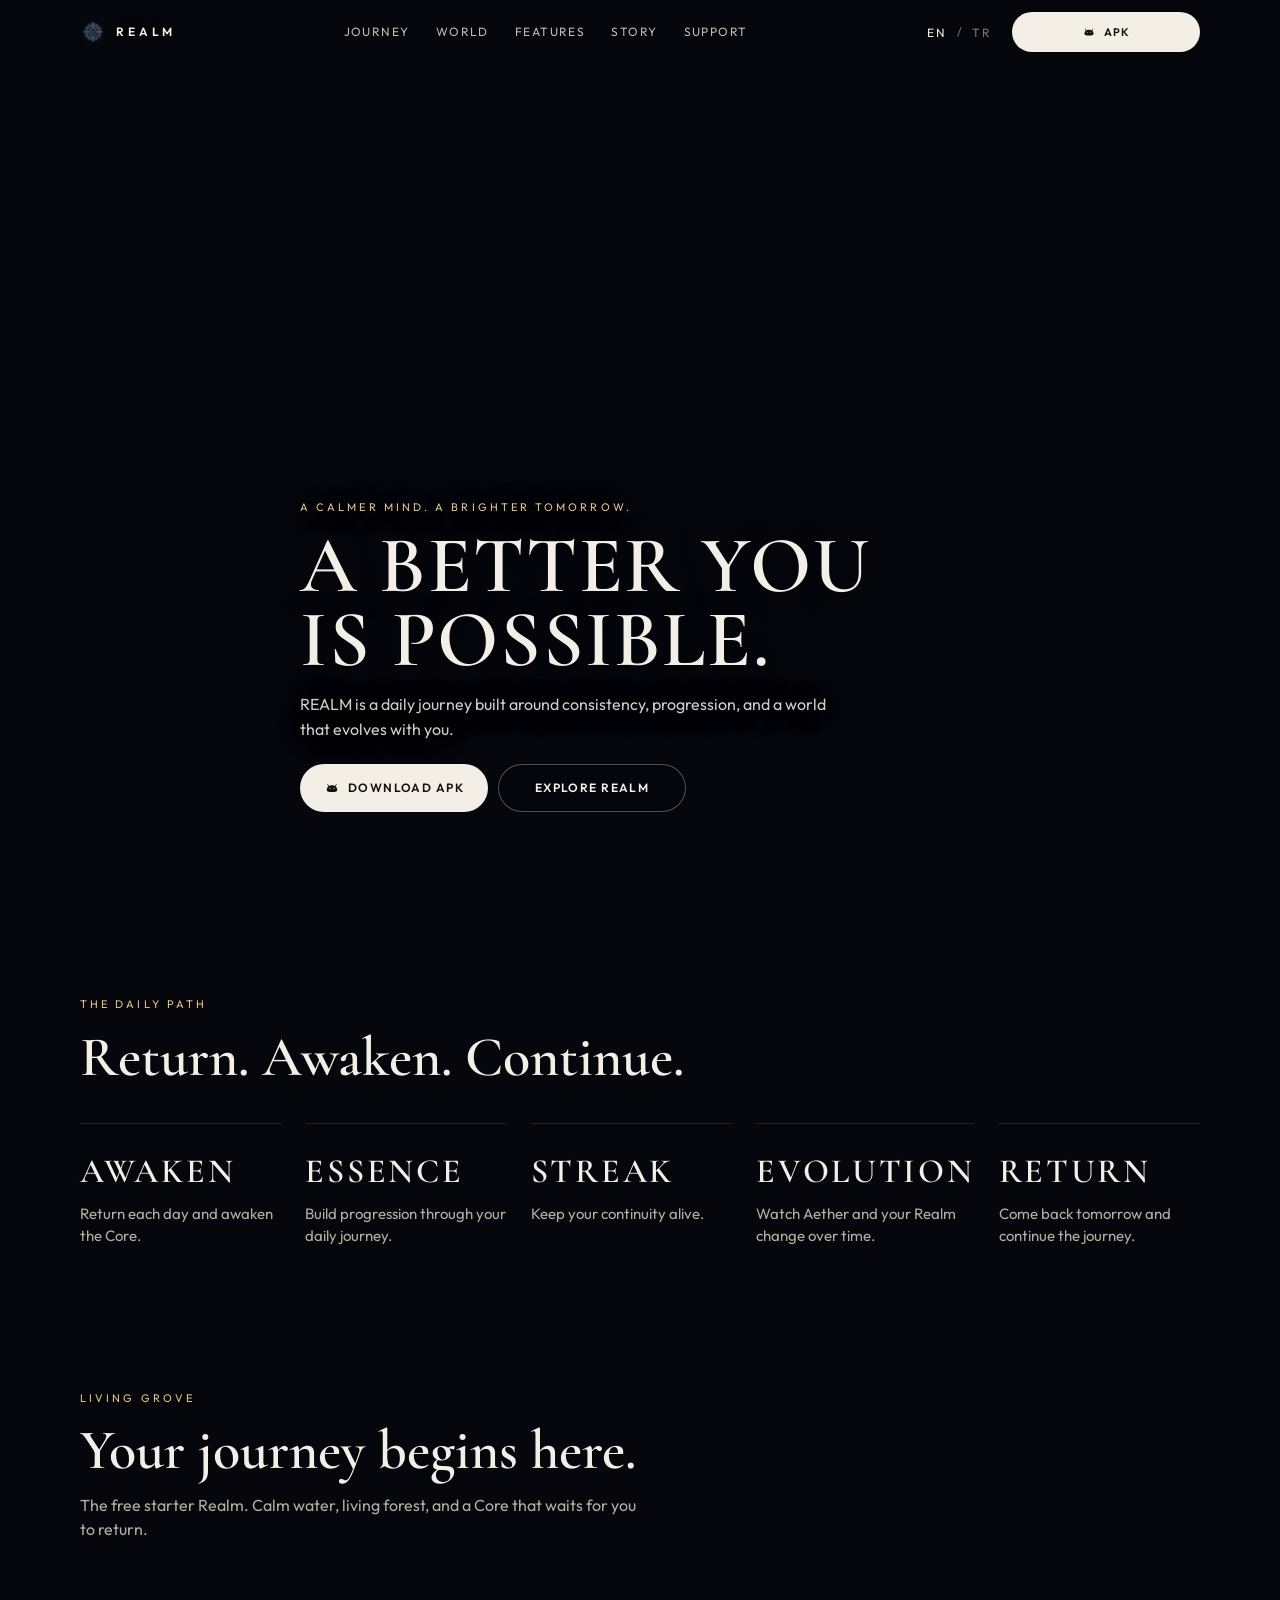
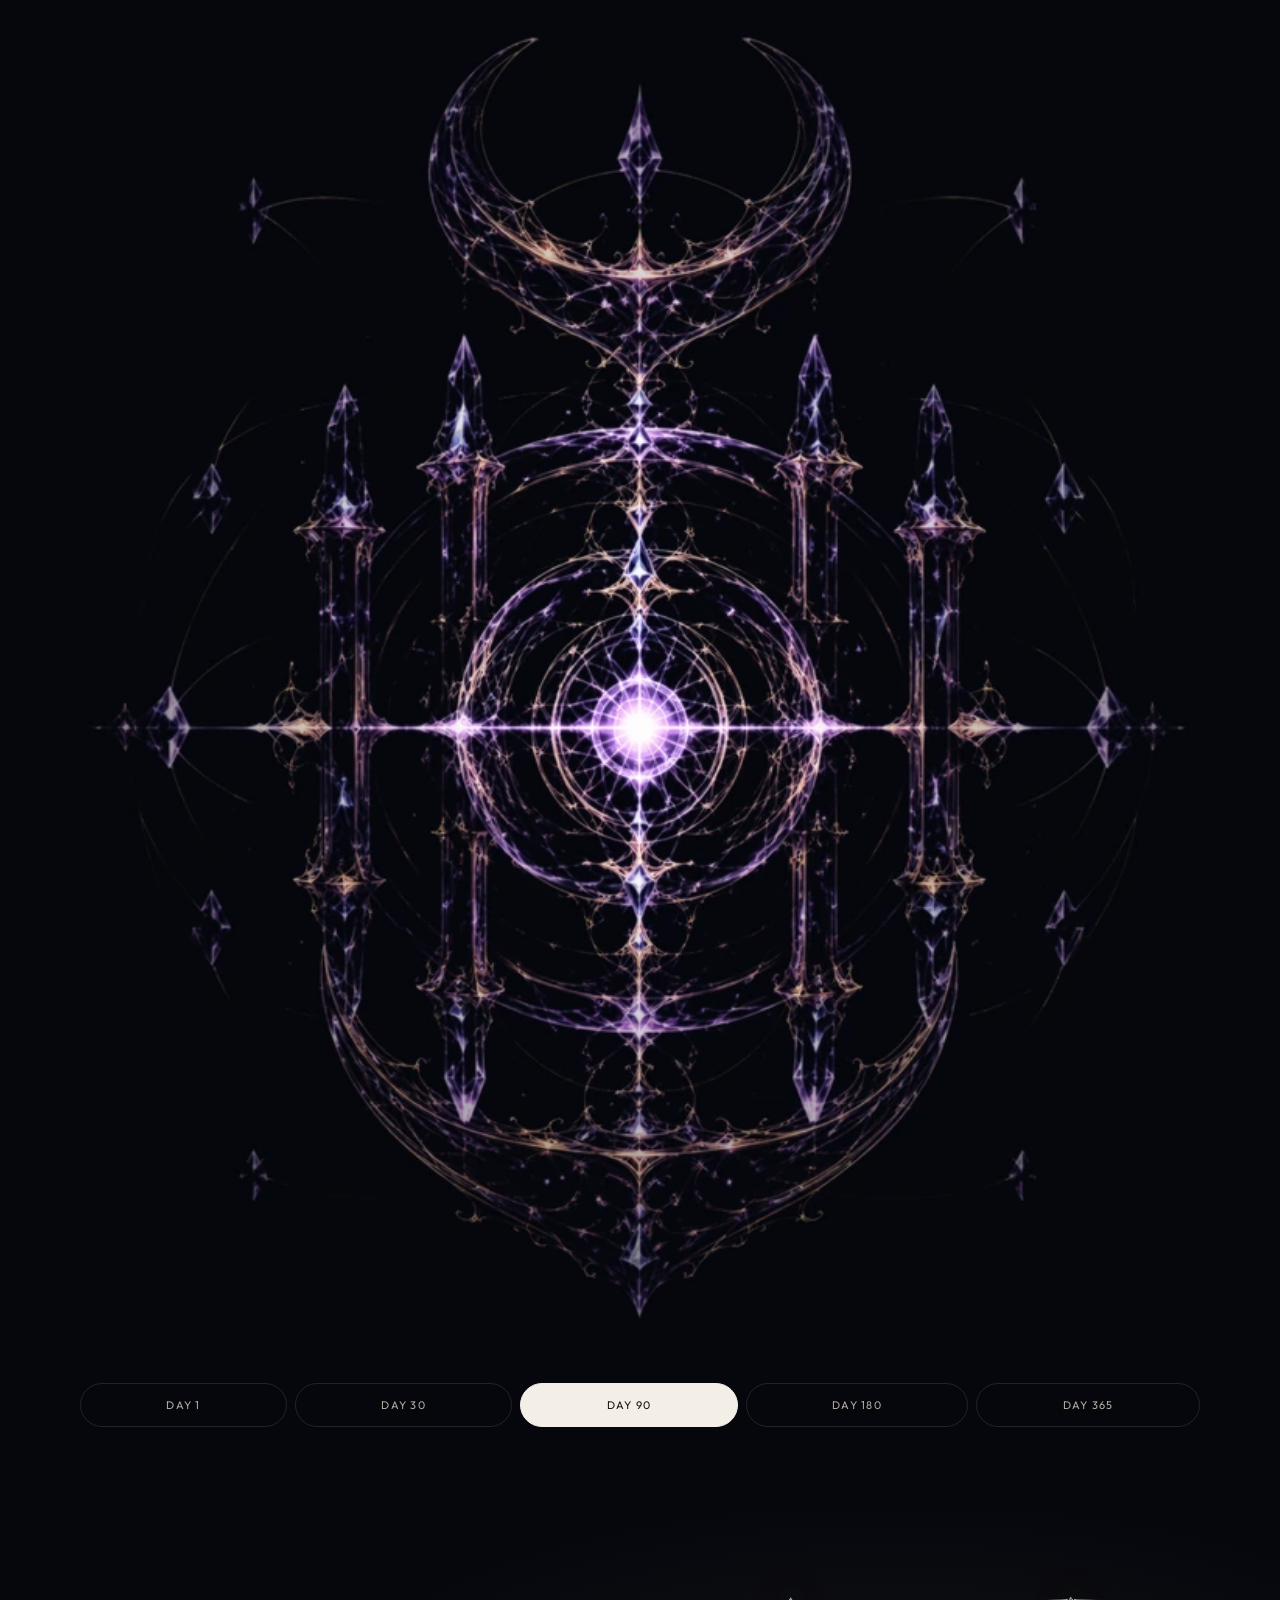
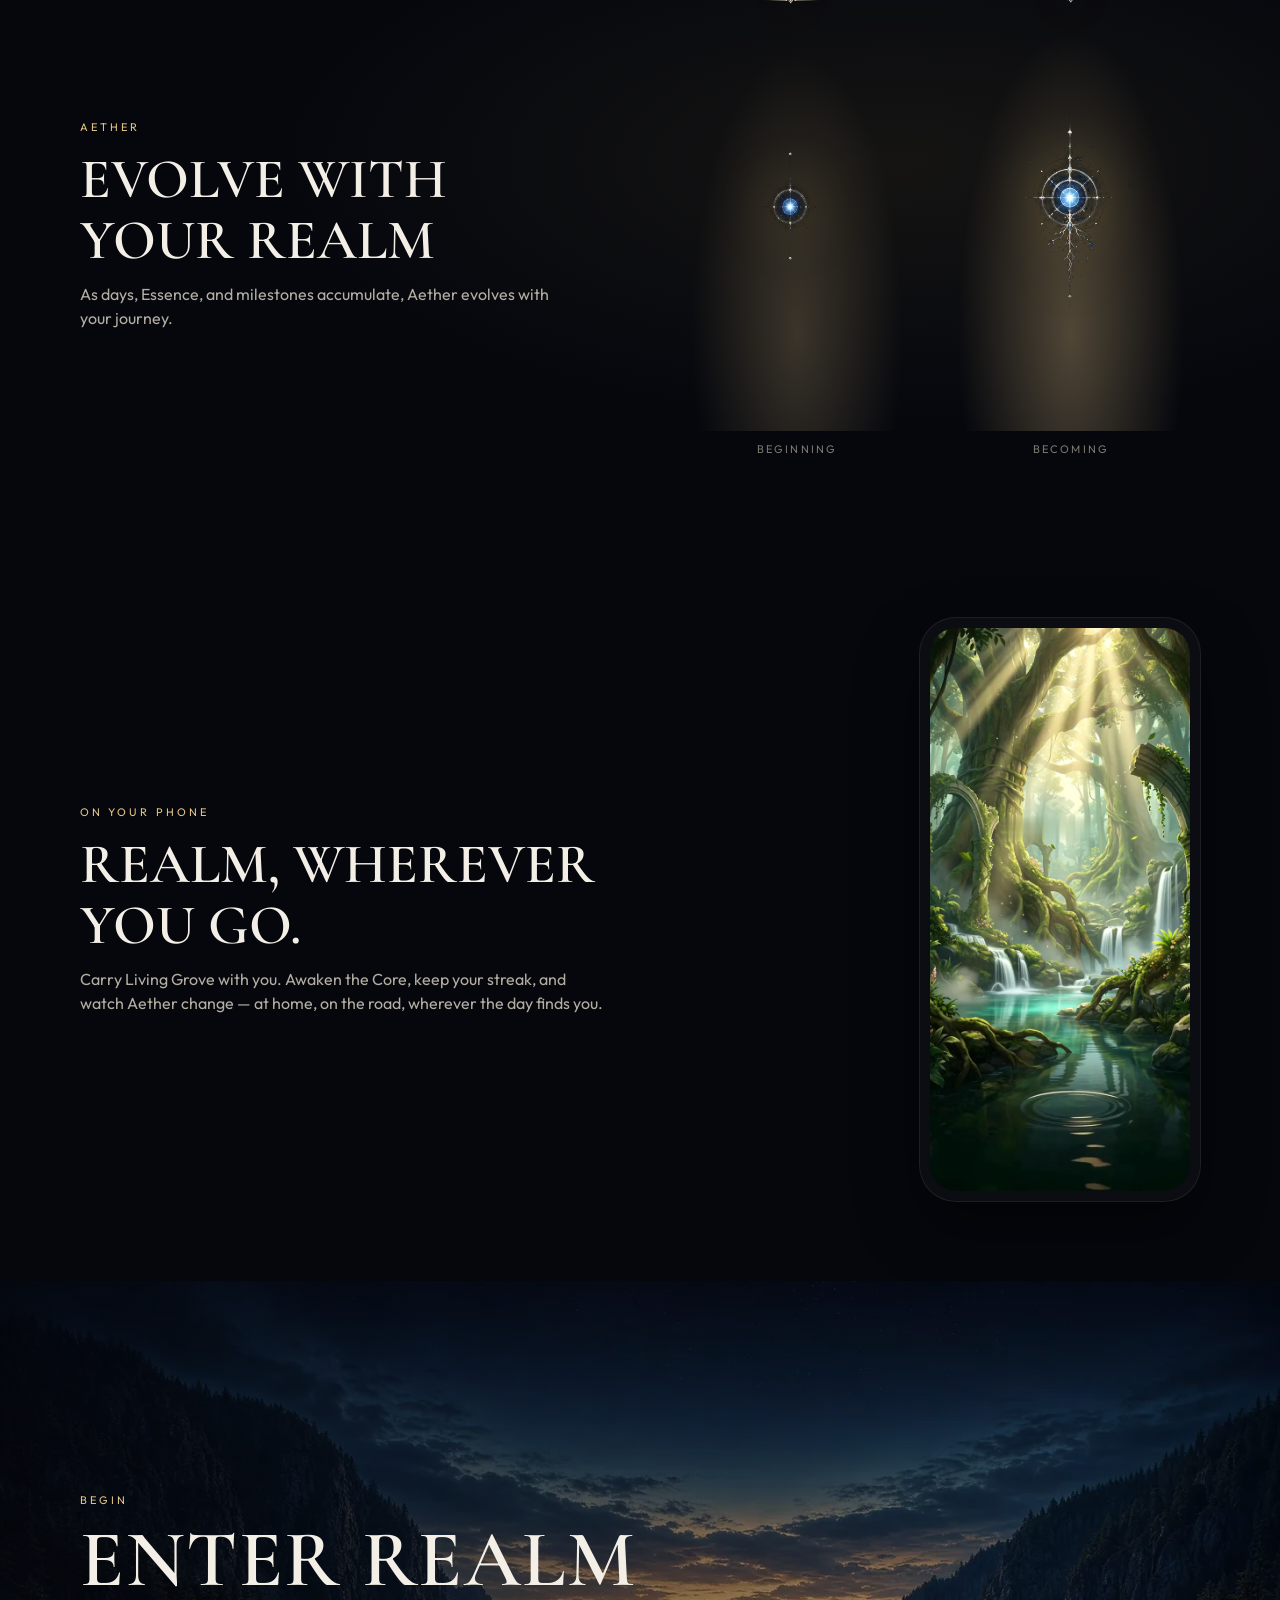
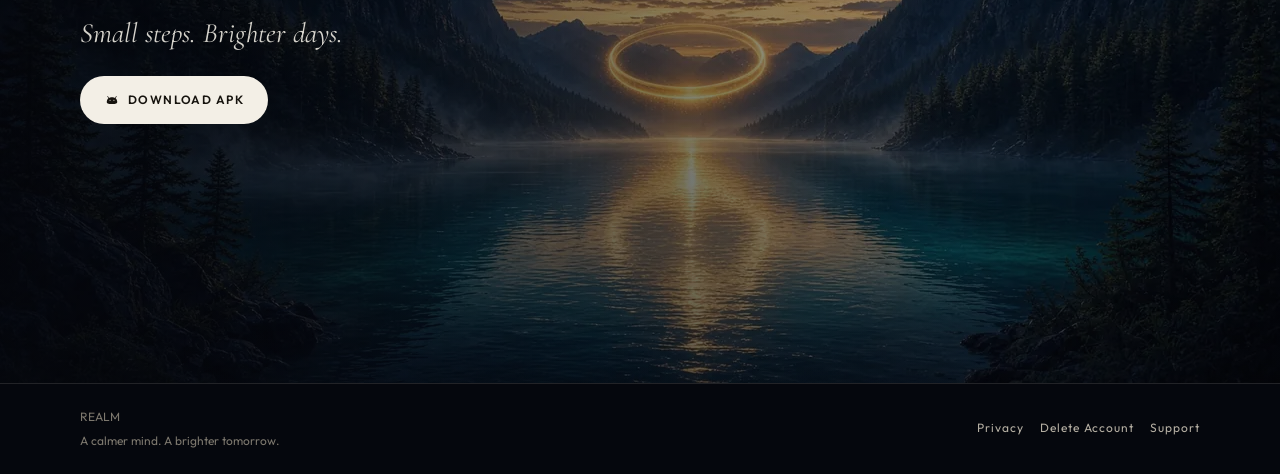
==== commit 119fc415: "Fix mobile language switcher and APK download Chrome was auto-translating REALM to ALAN and EN to TR" ====
--- a/index.html
+++ b/index.html
@@ -1,7 +1,8 @@
 <!doctype html>
-<html lang="en">
+<html lang="en" translate="no">
 <head>
   <meta charset="utf-8">
+  <meta name="google" content="notranslate">
   <meta name="viewport" content="width=device-width, initial-scale=1, viewport-fit=cover">
   <title data-en="REALM — A better you is possible." data-tr="REALM — Daha iyi bir sen mümkün.">REALM — A better you is possible.</title>
   <meta name="description" content="REALM is a daily journey built around consistency, progression, and a world that evolves with you.">
@@ -33,7 +34,7 @@
 
   <header class="site-header">
     <div class="wrap nav">
-      <a class="brand" href="./">
+      <a class="brand notranslate" translate="no" href="./">
         <img src="./assets/brand/icon-512.png" alt="" width="28" height="28">
         REALM
       </a>
@@ -45,17 +46,17 @@
         <a href="./support/" data-en="Support" data-tr="Destek">Support</a>
       </nav>
       <div class="nav-end">
-        <div class="lang-switch" role="group" aria-label="Language">
-          <button type="button" class="lang-btn" data-set-lang="en" aria-pressed="true">EN</button>
+        <div class="lang-switch notranslate" translate="no" role="group" aria-label="Language">
+          <button type="button" class="lang-btn" data-set-lang="en" lang="en" translate="no" aria-pressed="true">EN</button>
           <span class="lang-sep" aria-hidden="true">/</span>
-          <button type="button" class="lang-btn" data-set-lang="tr" aria-pressed="false">TR</button>
+          <button type="button" class="lang-btn" data-set-lang="tr" lang="tr" translate="no" aria-pressed="false">TR</button>
         </div>
         <a class="cta cta-nav"
            data-apk
            href="https://github.com/AetherRealmApp/realm/releases/download/play-1.2.3-6/REALM-Play-app.aetherrealm.realm-1.2.3%2B6.apk"
            download="REALM-Play-app.aetherrealm.realm-1.2.3+6.apk">
           <svg class="cta-icon" viewBox="0 0 24 24" width="14" height="14" aria-hidden="true"><path fill="currentColor" d="M17.52 9.33l1.42-2.46a.54.54 0 10-.94-.54l-1.44 2.5A7.6 7.6 0 0012 8a7.6 7.6 0 00-4.56.83L6 6.33a.54.54 0 10-.94.54l1.42 2.46A7.4 7.4 0 004.2 14.4v.9c0 1.5 1.74 2.7 7.8 2.7s7.8-1.2 7.8-2.7v-.9a7.4 7.4 0 00-2.28-5.07zM9.1 13.2a.85.85 0 110-1.7.85.85 0 010 1.7zm5.8 0a.85.85 0 110-1.7.85.85 0 010 1.7z"/></svg>
-          <span data-en="Download APK" data-tr="APK İndir">Download APK</span>
+          <span data-en="APK" data-tr="APK">APK</span>
         </a>
         <button class="menu-btn" type="button" aria-expanded="false" aria-controls="site-drawer" data-en-aria="Open menu" data-tr-aria="Menüyü aç">Menu</button>
       </div>
--- a/assets/site.css
+++ b/assets/site.css
@@ -157,6 +157,8 @@
   gap: 2px;
   min-height: 44px;
   padding: 0 4px;
+  flex-shrink: 0;
+  white-space: nowrap;
 }
 .lang-btn {
   background: none;
@@ -194,8 +196,23 @@
 }
 
 .cta-nav {
-  display: none;
-}
+  display: inline-flex;
+  min-height: 36px;
+  padding: 6px 12px;
+  font-size: 10px;
+  background: var(--cream);
+  color: var(--ink);
+  border-radius: 999px;
+  text-decoration: none;
+  letter-spacing: 0.12em;
+  text-transform: uppercase;
+  font-weight: 600;
+  align-items: center;
+  gap: 6px;
+  flex-shrink: 0;
+  white-space: nowrap;
+}
+.cta-nav .cta-icon { display: none; }
 
 .hero {
   position: relative;
@@ -902,20 +919,11 @@
   .nav-links { display: flex; }
   .menu-btn { display: none; }
   .cta-nav {
-    display: inline-flex;
     min-height: 40px;
     padding: 8px 16px;
     font-size: 11px;
-    background: var(--cream);
-    color: var(--ink);
-    border-radius: 999px;
-    text-decoration: none;
-    letter-spacing: 0.12em;
-    text-transform: uppercase;
-    font-weight: 600;
-    align-items: center;
-    gap: 6px;
   }
+  .cta-nav .cta-icon { display: block; }
   .cta-nav:hover { filter: brightness(1.05); }
   .drawer { display: none !important; }
   .hero-bg img { object-position: 62% 42%; }
